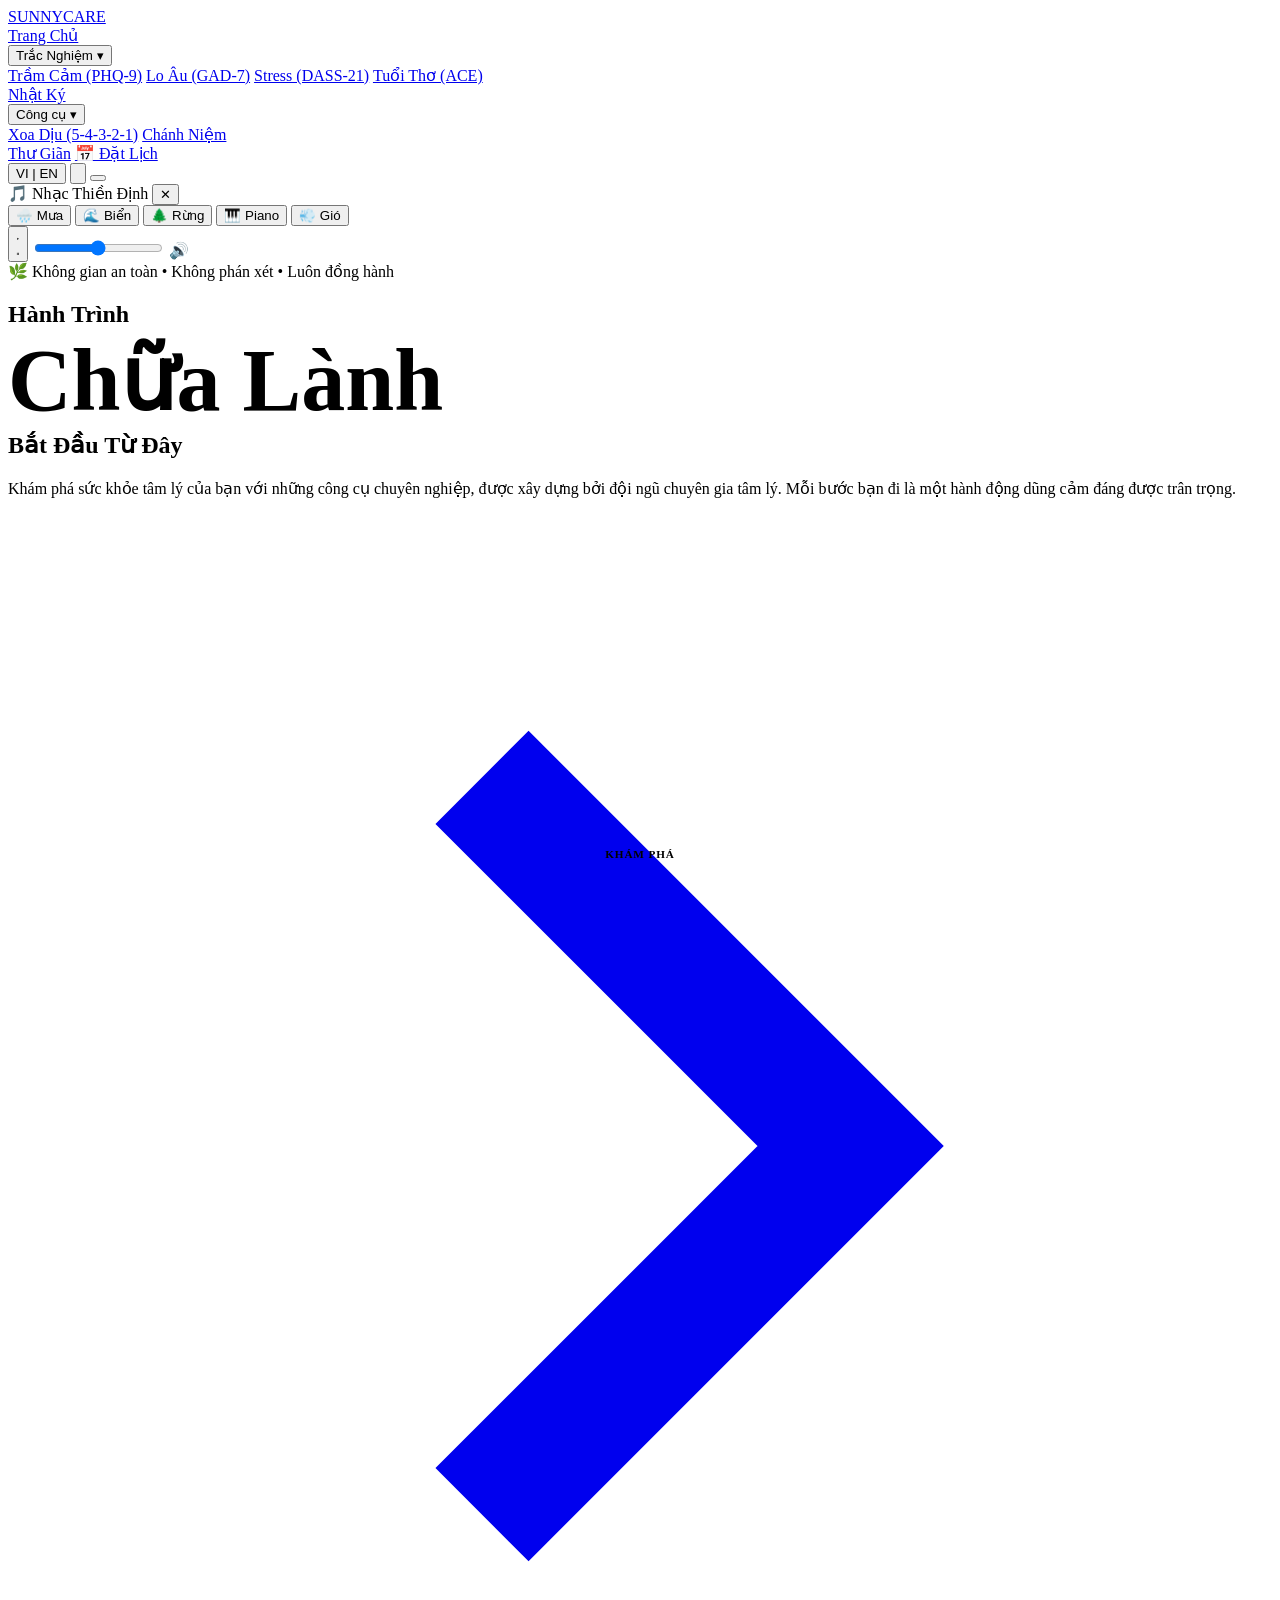
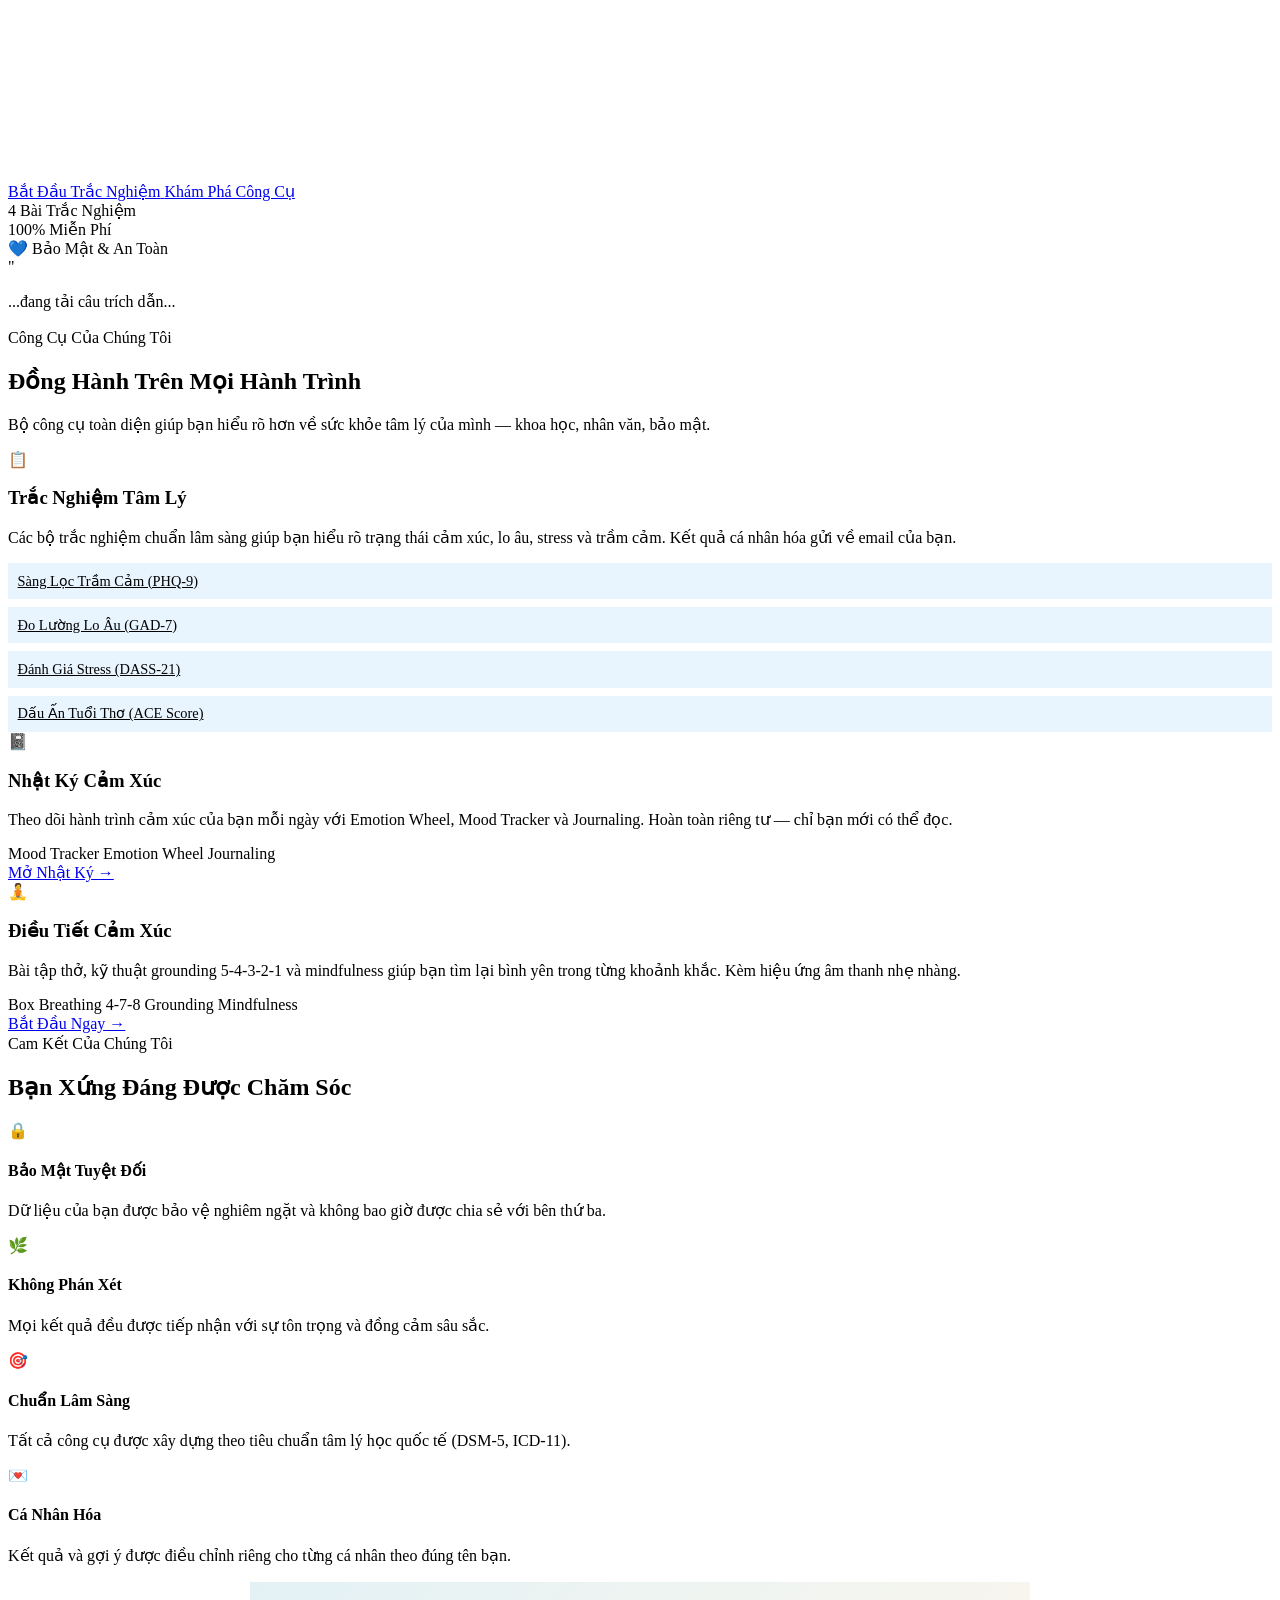
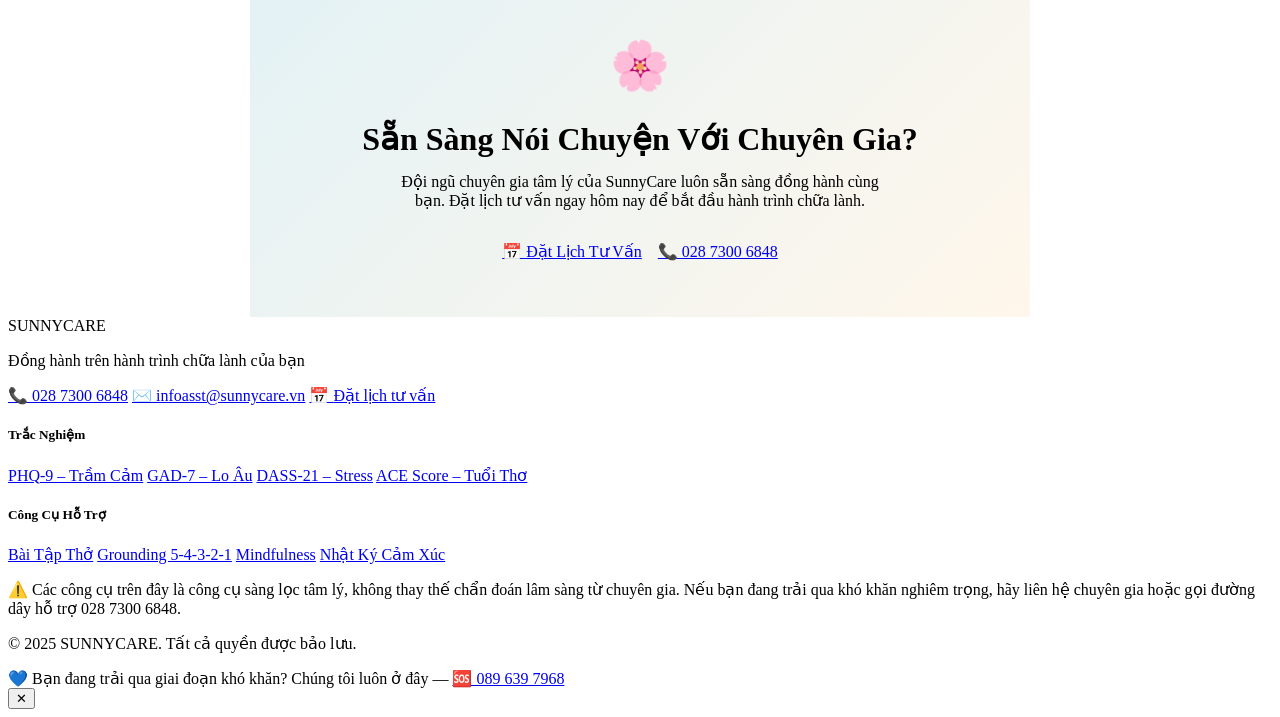
==== index.html @ 0341584b "Add files via upload" ====
﻿<!DOCTYPE html>
<html lang="vi">
<head>
  <meta charset="UTF-8">
  <meta name="viewport" content="width=device-width, initial-scale=1.0">
  <meta name="description" content="SUNNYCARE – Khám phá sức khỏe tâm lý với các công cụ trắc nghiệm chuẩn lâm sàng, nhật ký cảm xúc và bài tập điều tiết cảm xúc. An toàn, bảo mật, nhân văn.">
  <meta name="keywords" content="tâm lý, trắc nghiệm tâm lý, PHQ-9, GAD-7, DASS-21, sức khỏe tâm thần, SunnyCare">
  <meta name="theme-color" content="#1992b0">
  <meta property="og:title" content="SUNNYCARE">
  <meta property="og:description" content="Không gian an toàn để khám phá và chăm sóc sức khỏe tâm lý của bạn">
  <meta property="og:type" content="website">
  <title>SUNNYCARE — Hành Trình Chữa Lành Bắt Đầu Từ Đây</title>

  <!-- PWA -->
  <link rel="manifest" href="manifest.json">

  <!-- Fonts -->
  <link rel="preconnect" href="https://fonts.googleapis.com">
  <link rel="preconnect" href="https://fonts.gstatic.com" crossorigin>
  <link href="https://fonts.googleapis.com/css2?family=Mulish:ital,wght@0,300;0,400;0,500;0,600;0,700;0,800;0,900;1,300;1,400&display=swap" rel="stylesheet">

  <!-- Styles -->
  <link rel="stylesheet" href="css/main.css?v=2030">

  <style>
    /* ── Page-specific overrides ── */
    .hero-title span { display: block; }
    .hero-title .gradient-text {
      font-size: clamp(3rem, 8vw, 5.5rem);
      font-weight: 900;
    }

    /* Scroll indicator */
    .scroll-indicator {
      position: absolute;
      bottom: 2.5rem;
      left: 50%;
      transform: translateX(-50%);
      display: flex;
      flex-direction: column;
      align-items: center;
      gap: 0.4rem;
      animation: fadeInUp 1.2s ease 1s both;
      z-index: 1;
    }
    .scroll-mouse {
      width: 24px; height: 36px;
      border: 2px solid var(--border);
      border-radius: 12px;
      position: relative;
      display: flex; align-items: flex-start; justify-content: center;
      padding-top: 6px;
    }
    .scroll-wheel {
      width: 3px; height: 7px;
      background: var(--primary-light);
      border-radius: 2px;
      animation: scrollWheel 2s ease-in-out infinite;
    }
    @keyframes scrollWheel {
      0%,100% { opacity: 1; transform: translateY(0); }
      50%      { opacity: 0.3; transform: translateY(6px); }
    }
    .scroll-text {
      font-size: 0.7rem;
      font-weight: 600;
      color: var(--text-muted);
      letter-spacing: 0.08em;
      text-transform: uppercase;
    }

    /* Stagger animations for tool cards */
    .tools-grid .tool-card:nth-child(1) { transition-delay: 0.1s !important; }
    .tools-grid .tool-card:nth-child(2) { transition-delay: 0.22s !important; }
    .tools-grid .tool-card:nth-child(3) { transition-delay: 0.34s !important; }
    .features-grid .feature-item:nth-child(1) { transition-delay: 0.05s; }
    .features-grid .feature-item:nth-child(2) { transition-delay: 0.15s; }
    .features-grid .feature-item:nth-child(3) { transition-delay: 0.25s; }
    .features-grid .feature-item:nth-child(4) { transition-delay: 0.35s; }

    /* Appointment CTA section */
    .cta-section {
      padding: var(--section-py) 0;
      text-align: center;
    }
    .cta-card {
      max-width: 700px;
      margin: 0 auto;
      padding: 3.5rem 2.5rem;
      background: linear-gradient(135deg, rgba(25,146,176,0.12) 0%, rgba(255,149,0,0.08) 100%);
      border: 1px solid var(--border);
      border-radius: var(--r-xl);
      box-shadow: var(--shadow-glow);
    }
    .cta-emoji { font-size: 3rem; margin-bottom: 1rem; display: block; }
    .cta-title {
      font-size: clamp(1.5rem, 3vw, 2rem);
      font-weight: 800;
      margin-bottom: 0.875rem;
    }
    .cta-desc {
      color: var(--text-secondary);
      max-width: 500px;
      margin: 0 auto 2rem;
    }
    .cta-actions {
      display: flex;
      gap: 1rem;
      justify-content: center;
      flex-wrap: wrap;
    }

    /* Horizontal divider with label */
    .section-divider {
      border: none;
      height: 1px;
      background: linear-gradient(90deg, transparent, var(--border), transparent);
      margin: 0;
    }
  </style>
</head>

<body>
  <!-- ═══════════════════════════════════════════════════════
       NAVIGATION
  ════════════════════════════════════════════════════════ -->
  <nav class="navbar" id="navbar" role="navigation" aria-label="Main navigation">
    <div class="nav-container">

      <a href="index.html" class="nav-brand" aria-label="SUNNYCARE"><span class="brand-name-text">SUNNYCARE</span></a>

      <div class="nav-links" id="navLinks">
        <a href="index.html" class="nav-link" data-vi="Trang Chủ" data-en="Home">Trang Chủ</a>
        <div class="nav-dropdown">
          <button class="nav-link dropdown-toggle" data-vi="Trắc Nghiệm ▾" data-en="Assessments ▾">Trắc Nghiệm ▾</button>
          <div class="dropdown-menu">
            <a href="tests/phq9.html" class="dropdown-item" data-vi="Trầm Cảm (PHQ-9)" data-en="Depression (PHQ-9)">Trầm Cảm (PHQ-9)</a>
            <a href="tests/gad7.html" class="dropdown-item" data-vi="Lo Âu (GAD-7)" data-en="Anxiety (GAD-7)">Lo Âu (GAD-7)</a>
            <a href="tests/dass21.html" class="dropdown-item" data-vi="Stress (DASS-21)" data-en="Stress (DASS-21)">Stress (DASS-21)</a>
            <a href="tests/ace.html" class="dropdown-item" data-vi="Tuổi Thơ (ACE)" data-en="Childhood (ACE)">Tuổi Thơ (ACE)</a>
          </div>
        </div>
        <a href="journal/auth.html" class="nav-link" data-vi="Nhật Ký" data-en="Journal">Nhật Ký</a>
        <div class="nav-dropdown">
          <button class="nav-link dropdown-toggle" data-vi="Công cụ ▾" data-en="Tools ▾">Công cụ ▾</button>
          <div class="dropdown-menu">
            <a href="tools/grounding.html" class="dropdown-item" data-vi="Xoa Dịu (5-4-3-2-1)" data-en="Grounding (5-4-3-2-1)">Xoa Dịu (5-4-3-2-1)</a>
            <a href="tools/mindfulness.html" class="dropdown-item" data-vi="Chánh Niệm" data-en="Mindfulness">Chánh Niệm</a>
          </div>
        </div>
        <a href="tools/breathing.html" class="nav-link" data-vi="Thư Giãn" data-en="Wellness Tools">Thư Giãn</a>
        <a href="https://www.sunnycare.vn/dat-lich-hen" target="_blank" rel="noopener" class="nav-btn-primary" data-vi="📅 Đặt Lịch" data-en="📅 Book Now">📅 Đặt Lịch</a>
      </div>

      <div class="nav-controls">
        <button class="lang-toggle" id="langToggle" aria-label="Toggle language">
          <span class="lang-vi active">VI</span>
          <span class="lang-divider">|</span>
          <span class="lang-en">EN</span>
        </button>
        <button class="music-toggle" id="musicToggle" aria-label="Open ambient music player">
          <svg viewBox="0 0 24 24" fill="none" stroke="currentColor" stroke-width="2" aria-hidden="true">
            <path d="M9 18V5l12-2v13"/><circle cx="6" cy="18" r="3"/><circle cx="18" cy="16" r="3"/>
          </svg>
        </button>
        <button class="nav-hamburger" id="navHamburger" aria-label="Toggle mobile menu">
          <span></span><span></span><span></span>
        </button>
      </div>

    </div>
  </nav>

  <!-- ═══════════════════════════════════════════════════════
       MUSIC PLAYER PANEL
  ════════════════════════════════════════════════════════ -->
  <div class="music-player" id="musicPlayer" role="region" aria-label="Ambient music player">
    <div class="music-header">
      <span class="music-title" data-vi="🎵 Nhạc Thiền Định" data-en="🎵 Ambient Music">🎵 Nhạc Thiền Định</span>
      <button class="music-close" id="musicClose" aria-label="Close music player">✕</button>
    </div>
    <div class="music-tracks">
      <button class="track-btn active" data-track="rain">🌧️ Mưa</button>
      <button class="track-btn" data-track="ocean">🌊 Biển</button>
      <button class="track-btn" data-track="forest">🌲 Rừng</button>
      <button class="track-btn" data-track="piano">🎹 Piano</button>
      <button class="track-btn" data-track="wind">💨 Gió</button>
    </div>
    <div class="music-controls">
      <button class="play-pause-btn" id="playPauseBtn" aria-label="Play or pause music">
        <svg class="play-icon" viewBox="0 0 24 24" fill="currentColor" aria-hidden="true"><path d="M8 5v14l11-7z"/></svg>
        <svg class="pause-icon hidden" viewBox="0 0 24 24" fill="currentColor" aria-hidden="true"><path d="M6 19h4V5H6v14zm8-14v14h4V5h-4z"/></svg>
      </button>
      <input type="range" class="volume-slider" id="volumeSlider" min="0" max="100" value="50" aria-label="Volume">
      <span class="volume-icon" aria-hidden="true">🔊</span>
    </div>
  </div>

  <!-- ═══════════════════════════════════════════════════════
       HERO SECTION
  ════════════════════════════════════════════════════════ -->
  <section class="hero" id="hero" aria-label="Hero">
    <div class="hero-blobs" aria-hidden="true">
      <div class="blob blob-1"></div>
      <div class="blob blob-2"></div>
      <div class="blob blob-3"></div>
    </div>

    <div class="hero-content">
      <div class="hero-badge" data-vi="🌿 Không gian an toàn • Không phán xét • Luôn đồng hành" data-en="🌿 Safe space • Non-judgmental • Always with you">
        🌿 Không gian an toàn • Không phán xét • Luôn đồng hành
      </div>

      <h1 class="hero-title">
        <span data-vi="Hành Trình" data-en="Your Journey">Hành Trình</span>
        <span class="gradient-text" data-vi="Chữa Lành" data-en="To Healing">Chữa Lành</span>
        <span data-vi="Bắt Đầu Từ Đây" data-en="Begins Here">Bắt Đầu Từ Đây</span>
      </h1>

      <p class="hero-desc" data-vi="Khám phá sức khỏe tâm lý của bạn với những công cụ chuyên nghiệp, được xây dựng bởi đội ngũ chuyên gia tâm lý. Mỗi bước bạn đi là một hành động dũng cảm đáng được trân trọng." data-en="Explore your psychological wellbeing with professional tools, built by mental health experts. Every step you take is an act of courage worthy of recognition.">
        Khám phá sức khỏe tâm lý của bạn với những công cụ chuyên nghiệp, được xây dựng bởi đội ngũ chuyên gia tâm lý. Mỗi bước bạn đi là một hành động dũng cảm đáng được trân trọng.
      </p>

      <div class="hero-cta">
        <a href="#testHub" class="btn-primary" id="heroStartBtn">
          <svg viewBox="0 0 24 24" fill="none" stroke="currentColor" stroke-width="2.5" aria-hidden="true"><path d="M9 5l7 7-7 7"/></svg>
          <span data-vi="Bắt Đầu Trắc Nghiệm" data-en="Start Assessment">Bắt Đầu Trắc Nghiệm</span>
        </a>
        <a href="#tools" class="btn-secondary">
          <span data-vi="Khám Phá Công Cụ" data-en="Explore Tools">Khám Phá Công Cụ</span>
        </a>
      </div>

      <div class="hero-stats">
        <div class="stat">
          <span class="stat-num">4</span>
          <span class="stat-label" data-vi="Bài Trắc Nghiệm" data-en="Assessments">Bài Trắc Nghiệm</span>
        </div>
        <div class="stat-divider" aria-hidden="true"></div>
        <div class="stat">
          <span class="stat-num">100%</span>
          <span class="stat-label" data-vi="Miễn Phí" data-en="Free">Miễn Phí</span>
        </div>
        <div class="stat-divider" aria-hidden="true"></div>
        <div class="stat">
          <span class="stat-num">💙</span>
          <span class="stat-label" data-vi="Bảo Mật & An Toàn" data-en="Private & Safe">Bảo Mật & An Toàn</span>
        </div>
      </div>
    </div>

    <!-- Scroll indicator -->
    <div class="scroll-indicator" aria-hidden="true">
      <div class="scroll-mouse"><span class="scroll-wheel"></span></div>
      <span class="scroll-text" data-vi="Khám phá" data-en="Explore">Khám phá</span>
    </div>
  </section>

  <!-- ═══════════════════════════════════════════════════════
       INSPIRATIONAL QUOTES CAROUSEL
  ════════════════════════════════════════════════════════ -->
  <section class="quotes-section" aria-label="Quotes carousel">
    <div class="quotes-container">
      <div class="quote-icon" aria-hidden="true">"</div>
      <div class="quote-content" id="quoteContent" aria-live="polite">
        <p class="quote-text" id="quoteText">...đang tải câu trích dẫn...</p>
        <p class="quote-author" id="quoteAuthor"></p>
      </div>
      <div class="quote-dots" id="quoteDots" role="tablist" aria-label="Quote navigation"></div>
    </div>
  </section>

  <hr class="section-divider">

  <!-- ═══════════════════════════════════════════════════════
       TOOLS SECTION
  ════════════════════════════════════════════════════════ -->
  <section class="tools-section" id="tools" aria-labelledby="toolsHeading">
    <div class="section-container">
      <div class="section-header">
        <span class="section-tag" data-vi="Công Cụ Của Chúng Tôi" data-en="Our Tools">Công Cụ Của Chúng Tôi</span>
        <h2 id="toolsHeading" class="section-title" data-vi="Đồng Hành Trên Mọi Hành Trình" data-en="Alongside You Every Step">Đồng Hành Trên Mọi Hành Trình</h2>
        <p class="section-desc" data-vi="Bộ công cụ toàn diện giúp bạn hiểu rõ hơn về sức khỏe tâm lý của mình — khoa học, nhân văn, bảo mật." data-en="A comprehensive set of tools to help you understand your mental health — scientific, humane, and private.">
          Bộ công cụ toàn diện giúp bạn hiểu rõ hơn về sức khỏe tâm lý của mình — khoa học, nhân văn, bảo mật.
        </p>
      </div>

      <div class="tools-grid">
        <!-- Tests Card -->
        <article class="tool-card tests-card" id="testHub" tabindex="0">
          <div class="card-glow" aria-hidden="true"></div>
          <div class="card-icon-wrap">
            <div class="card-icon" aria-hidden="true">📋</div>
          </div>
          <div class="card-content">
            <h3 class="card-title" data-vi="Trắc Nghiệm Tâm Lý" data-en="Psychological Assessments">Trắc Nghiệm Tâm Lý</h3>
            <p class="card-desc" data-vi="Các bộ trắc nghiệm chuẩn lâm sàng giúp bạn hiểu rõ trạng thái cảm xúc, lo âu, stress và trầm cảm. Kết quả cá nhân hóa gửi về email của bạn." data-en="Clinically validated screening tools to help you understand your emotional state, anxiety, stress, and depression. Personalized results delivered to your email.">
              Các bộ trắc nghiệm chuẩn lâm sàng giúp bạn hiểu rõ trạng thái cảm xúc, lo âu, stress và trầm cảm. Kết quả cá nhân hóa gửi về email của bạn.
            </p>
            <div class="card-tags" style="display: flex; flex-direction: column; gap: 0.5rem; align-items: stretch; width: 100%; margin-top: 1rem;">
              <a href="tests/phq9.html" class="btn-secondary" style="font-size: 0.9rem; padding: 0.6rem; justify-content: center; background: rgba(33,150,243,0.1); color: var(--primary-light); border-color: rgba(33,150,243,0.2)" data-vi="Sàng Lọc Trầm Cảm (PHQ-9)" data-en="Depression Test (PHQ-9)">Sàng Lọc Trầm Cảm (PHQ-9)</a>
              <a href="tests/gad7.html" class="btn-secondary" style="font-size: 0.9rem; padding: 0.6rem; justify-content: center; background: rgba(33,150,243,0.1); color: var(--primary-light); border-color: rgba(33,150,243,0.2)" data-vi="Đo Lường Lo Âu (GAD-7)" data-en="Anxiety Test (GAD-7)">Đo Lường Lo Âu (GAD-7)</a>
              <a href="tests/dass21.html" class="btn-secondary" style="font-size: 0.9rem; padding: 0.6rem; justify-content: center; background: rgba(33,150,243,0.1); color: var(--primary-light); border-color: rgba(33,150,243,0.2)" data-vi="Đánh Giá Stress (DASS-21)" data-en="Stress Test (DASS-21)">Đánh Giá Stress (DASS-21)</a>
              <a href="tests/ace.html" class="btn-secondary" style="font-size: 0.9rem; padding: 0.6rem; justify-content: center; background: rgba(33,150,243,0.1); color: var(--primary-light); border-color: rgba(33,150,243,0.2)" data-vi="Dấu Ấn Tuổi Thơ (ACE Score)" data-en="Childhood Trauma (ACE)">Dấu Ấn Tuổi Thơ (ACE Score)</a>
            </div>
          </div>
        </article>

        <!-- Journal Card -->
        <article class="tool-card journal-card" tabindex="0">
          <div class="card-glow" aria-hidden="true"></div>
          <div class="card-icon-wrap">
            <div class="card-icon" aria-hidden="true">📓</div>
          </div>
          <div class="card-content">
            <h3 class="card-title" data-vi="Nhật Ký Cảm Xúc" data-en="Emotion Journal">Nhật Ký Cảm Xúc</h3>
            <p class="card-desc" data-vi="Theo dõi hành trình cảm xúc của bạn mỗi ngày với Emotion Wheel, Mood Tracker và Journaling. Hoàn toàn riêng tư — chỉ bạn mới có thể đọc." data-en="Track your emotional journey daily with Emotion Wheel, Mood Tracker, and Journaling. Completely private — only you can read it.">
              Theo dõi hành trình cảm xúc của bạn mỗi ngày với Emotion Wheel, Mood Tracker và Journaling. Hoàn toàn riêng tư — chỉ bạn mới có thể đọc.
            </p>
            <div class="card-tags">
              <span class="tag">Mood Tracker</span>
              <span class="tag">Emotion Wheel</span>
              <span class="tag">Journaling</span>
            </div>
            <a href="journal/auth.html" class="card-cta" data-vi="Mở Nhật Ký →" data-en="Open Journal →">Mở Nhật Ký →</a>
          </div>
        </article>

        <!-- Wellness Tools Card -->
        <article class="tool-card breathing-card" tabindex="0">
          <div class="card-glow" aria-hidden="true"></div>
          <div class="card-icon-wrap">
            <div class="card-icon" aria-hidden="true">🧘</div>
          </div>
          <div class="card-content">
            <h3 class="card-title" data-vi="Điều Tiết Cảm Xúc" data-en="Emotion Regulation">Điều Tiết Cảm Xúc</h3>
            <p class="card-desc" data-vi="Bài tập thở, kỹ thuật grounding 5-4-3-2-1 và mindfulness giúp bạn tìm lại bình yên trong từng khoảnh khắc. Kèm hiệu ứng âm thanh nhẹ nhàng." data-en="Breathing exercises, 5-4-3-2-1 grounding, and mindfulness to help you find peace at any moment. With gentle sound effects.">
              Bài tập thở, kỹ thuật grounding 5-4-3-2-1 và mindfulness giúp bạn tìm lại bình yên trong từng khoảnh khắc. Kèm hiệu ứng âm thanh nhẹ nhàng.
            </p>
            <div class="card-tags">
              <span class="tag">Box Breathing</span>
              <span class="tag">4-7-8</span>
              <span class="tag">Grounding</span>
              <span class="tag">Mindfulness</span>
            </div>
            <a href="tools/breathing.html" class="card-cta" data-vi="Bắt Đầu Ngay →" data-en="Start Now →">Bắt Đầu Ngay →</a>
          </div>
        </article>
      </div>
    </div>
  </section>

  <hr class="section-divider">

  <!-- ═══════════════════════════════════════════════════════
       FEATURES / TRUST INDICATORS
  ════════════════════════════════════════════════════════ -->
  <section class="features-section" aria-labelledby="featuresHeading">
    <div class="section-container">
      <div class="section-header">
        <span class="section-tag" data-vi="Cam Kết Của Chúng Tôi" data-en="Our Commitment">Cam Kết Của Chúng Tôi</span>
        <h2 id="featuresHeading" class="section-title" data-vi="Bạn Xứng Đáng Được Chăm Sóc" data-en="You Deserve Care">Bạn Xứng Đáng Được Chăm Sóc</h2>
      </div>
      <div class="features-grid">
        <div class="feature-item">
          <span class="feature-icon" aria-hidden="true">🔒</span>
          <h4 class="feature-title" data-vi="Bảo Mật Tuyệt Đối" data-en="Absolute Privacy">Bảo Mật Tuyệt Đối</h4>
          <p class="feature-desc" data-vi="Dữ liệu của bạn được bảo vệ nghiêm ngặt và không bao giờ được chia sẻ với bên thứ ba." data-en="Your data is strictly protected and never shared with any third party.">Dữ liệu của bạn được bảo vệ nghiêm ngặt và không bao giờ được chia sẻ với bên thứ ba.</p>
        </div>
        <div class="feature-item">
          <span class="feature-icon" aria-hidden="true">🌿</span>
          <h4 class="feature-title" data-vi="Không Phán Xét" data-en="Non-Judgmental">Không Phán Xét</h4>
          <p class="feature-desc" data-vi="Mọi kết quả đều được tiếp nhận với sự tôn trọng và đồng cảm sâu sắc." data-en="All results are received with deep respect and empathy.">Mọi kết quả đều được tiếp nhận với sự tôn trọng và đồng cảm sâu sắc.</p>
        </div>
        <div class="feature-item">
          <span class="feature-icon" aria-hidden="true">🎯</span>
          <h4 class="feature-title" data-vi="Chuẩn Lâm Sàng" data-en="Clinically Validated">Chuẩn Lâm Sàng</h4>
          <p class="feature-desc" data-vi="Tất cả công cụ được xây dựng theo tiêu chuẩn tâm lý học quốc tế (DSM-5, ICD-11)." data-en="All tools are built to international psychological standards (DSM-5, ICD-11).">Tất cả công cụ được xây dựng theo tiêu chuẩn tâm lý học quốc tế (DSM-5, ICD-11).</p>
        </div>
        <div class="feature-item">
          <span class="feature-icon" aria-hidden="true">💌</span>
          <h4 class="feature-title" data-vi="Cá Nhân Hóa" data-en="Personalized">Cá Nhân Hóa</h4>
          <p class="feature-desc" data-vi="Kết quả và gợi ý được điều chỉnh riêng cho từng cá nhân theo đúng tên bạn." data-en="Results and recommendations tailored specifically for you, addressed personally.">Kết quả và gợi ý được điều chỉnh riêng cho từng cá nhân theo đúng tên bạn.</p>
        </div>
      </div>
    </div>
  </section>

  <hr class="section-divider">

  <!-- ═══════════════════════════════════════════════════════
       APPOINTMENT CTA
  ════════════════════════════════════════════════════════ -->
  <section class="cta-section" aria-label="Book appointment">
    <div class="section-container">
      <div class="cta-card">
        <span class="cta-emoji" aria-hidden="true">🌸</span>
        <h2 class="cta-title" data-vi="Sẵn Sàng Nói Chuyện Với Chuyên Gia?" data-en="Ready to Talk to a Professional?">Sẵn Sàng Nói Chuyện Với Chuyên Gia?</h2>
        <p class="cta-desc" data-vi="Đội ngũ chuyên gia tâm lý của SunnyCare luôn sẵn sàng đồng hành cùng bạn. Đặt lịch tư vấn ngay hôm nay để bắt đầu hành trình chữa lành." data-en="SunnyCare's team of psychology professionals is always ready to accompany you. Book a consultation today to begin your healing journey.">
          Đội ngũ chuyên gia tâm lý của SunnyCare luôn sẵn sàng đồng hành cùng bạn. Đặt lịch tư vấn ngay hôm nay để bắt đầu hành trình chữa lành.
        </p>
        <div class="cta-actions">
          <a href="https://www.sunnycare.vn/dat-lich-hen" target="_blank" rel="noopener" class="btn-accent">
            <span data-vi="📅 Đặt Lịch Tư Vấn" data-en="📅 Book a Consultation">📅 Đặt Lịch Tư Vấn</span>
          </a>
          <a href="tel:02873006848" class="btn-secondary">
            <span data-vi="📞 028 7300 6848" data-en="📞 028 7300 6848">📞 028 7300 6848</span>
          </a>
        </div>
      </div>
    </div>
  </section>

  <!-- ═══════════════════════════════════════════════════════
       FOOTER
  ════════════════════════════════════════════════════════ -->
  <footer class="footer" role="contentinfo">
    <div class="footer-container">
      <div class="footer-brand">
        <div class="footer-logo">
          <span class="brand-name-text brand-name-lg">SUNNYCARE</span>
        </div>
        <p class="footer-tagline" data-vi="Đồng hành trên hành trình chữa lành của bạn" data-en="Alongside you on your healing journey">Đồng hành trên hành trình chữa lành của bạn</p>
        <div class="footer-contact">
          <a href="tel:02873006848" aria-label="Call SunnyCare">📞 028 7300 6848</a>
          <a href="mailto:infoasst@sunnycare.vn" aria-label="Email SunnyCare">✉️ infoasst@sunnycare.vn</a>
          <a href="https://www.sunnycare.vn/dat-lich-hen" target="_blank" rel="noopener">📅 <span data-vi="Đặt lịch tư vấn" data-en="Book a consultation">Đặt lịch tư vấn</span></a>
        </div>
      </div>

      <div class="footer-links">
        <h5 data-vi="Trắc Nghiệm" data-en="Assessments">Trắc Nghiệm</h5>
        <a href="tests/phq9.html" data-vi="PHQ-9 – Trầm Cảm" data-en="PHQ-9 – Depression">PHQ-9 – Trầm Cảm</a>
        <a href="tests/gad7.html" data-vi="GAD-7 – Lo Âu" data-en="GAD-7 – Anxiety">GAD-7 – Lo Âu</a>
        <a href="tests/dass21.html" data-vi="DASS-21 – Stress" data-en="DASS-21 – Stress">DASS-21 – Stress</a>
        <a href="tests/ace.html" data-vi="ACE Score– Tuổi Thơ" data-en="ACE Score – Childhood">ACE Score – Tuổi Thơ</a>
      </div>

      <div class="footer-links">
        <h5 data-vi="Công Cụ Hỗ Trợ" data-en="Wellness Tools">Công Cụ Hỗ Trợ</h5>
        <a href="tools/breathing.html" data-vi="Bài Tập Thở" data-en="Breathing Exercises">Bài Tập Thở</a>
        <a href="tools/grounding.html" data-vi="Grounding 5-4-3-2-1" data-en="5-4-3-2-1 Grounding">Grounding 5-4-3-2-1</a>
        <a href="tools/mindfulness.html" data-vi="Mindfulness" data-en="Mindfulness">Mindfulness</a>
        <a href="journal/auth.html" data-vi="Nhật Ký Cảm Xúc" data-en="Emotion Journal">Nhật Ký Cảm Xúc</a>
      </div>

      <div class="footer-disclaimer">
        <p data-vi="⚠️ Các công cụ trên đây là công cụ sàng lọc tâm lý, không thay thế chẩn đoán lâm sàng từ chuyên gia. Nếu bạn đang trải qua khó khăn nghiêm trọng, hãy liên hệ chuyên gia hoặc gọi đường dây hỗ trợ 028 7300 6848." data-en="⚠️ These are psychological screening tools, not clinical diagnoses. If you are in serious distress, please contact a professional or call the crisis line 028 7300 6848.">
          ⚠️ Các công cụ trên đây là công cụ sàng lọc tâm lý, không thay thế chẩn đoán lâm sàng từ chuyên gia. Nếu bạn đang trải qua khó khăn nghiêm trọng, hãy liên hệ chuyên gia hoặc gọi đường dây hỗ trợ 028 7300 6848.
        </p>
      </div>
    </div>

    <div class="footer-bottom">
      <p>© 2025 SUNNYCARE. <span data-vi="Tất cả quyền được bảo lưu." data-en="All rights reserved.">Tất cả quyền được bảo lưu.</span></p>
    </div>
  </footer>

  <!-- ═══════════════════════════════════════════════════════
       CRISIS BANNER
  ════════════════════════════════════════════════════════ -->
  <div class="crisis-banner" id="crisisBanner" role="complementary" aria-label="Crisis support">
    <div class="crisis-content">
      <span class="crisis-icon" aria-hidden="true">💙</span>
      <span class="crisis-text" data-vi="Bạn đang trải qua giai đoạn khó khăn? Chúng tôi luôn ở đây —" data-en="Going through a difficult time? We're always here —">
        Bạn đang trải qua giai đoạn khó khăn? Chúng tôi luôn ở đây —
      </span>
      <a href="tel:0896397968" class="crisis-link">🆘 089 639 7968</a>
    </div>
    <button class="crisis-close" id="crisisClose" aria-label="Close crisis banner">✕</button>
  </div>

  <!-- Toast container -->
  <div class="toast-container" id="toastContainer" aria-live="polite" aria-atomic="false"></div>

  <!-- ─── SCRIPTS ──────────────────────────────────────────────────────────── -->
  <script src="js/quotes.js?v=2030"></script>
  <script src="js/music.js?v=2030"></script>
  <script src="js/api.js?v=2030"></script>
  <script src="js/app.js?v=2030"></script>

  <!-- PWA Service Worker -->
  <script>
    if ('serviceWorker' in navigator) {
      navigator.serviceWorker.register('sw.js').catch(() => {});
    }
  </script>
</body>
</html>
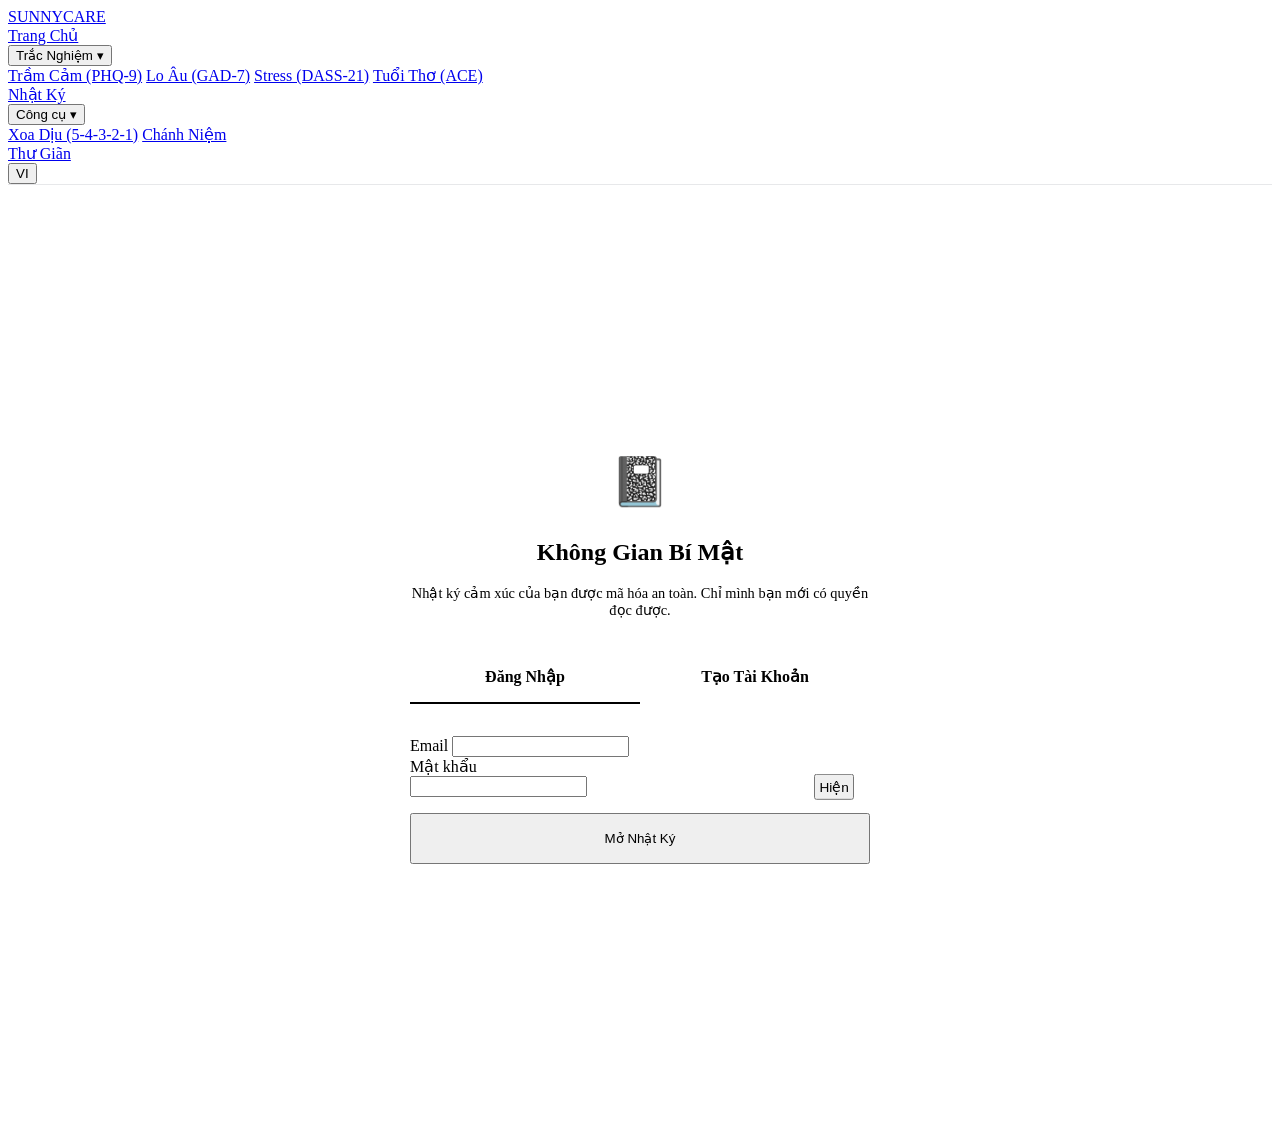
==== commit e1ae5f27: "Add files via upload" ====
--- a/index.html
+++ b/index.html
@@ -3,486 +3,602 @@
 <head>
   <meta charset="UTF-8">
   <meta name="viewport" content="width=device-width, initial-scale=1.0">
-  <meta name="description" content="SUNNYCARE – Khám phá sức khỏe tâm lý với các công cụ trắc nghiệm chuẩn lâm sàng, nhật ký cảm xúc và bài tập điều tiết cảm xúc. An toàn, bảo mật, nhân văn.">
-  <meta name="keywords" content="tâm lý, trắc nghiệm tâm lý, PHQ-9, GAD-7, DASS-21, sức khỏe tâm thần, SunnyCare">
-  <meta name="theme-color" content="#1992b0">
-  <meta property="og:title" content="SUNNYCARE">
-  <meta property="og:description" content="Không gian an toàn để khám phá và chăm sóc sức khỏe tâm lý của bạn">
-  <meta property="og:type" content="website">
-  <title>SUNNYCARE — Hành Trình Chữa Lành Bắt Đầu Từ Đây</title>
-
-  <!-- PWA -->
-  <link rel="manifest" href="manifest.json">
-
-  <!-- Fonts -->
-  <link rel="preconnect" href="https://fonts.googleapis.com">
-  <link rel="preconnect" href="https://fonts.gstatic.com" crossorigin>
+  <title>Nhật Ký Cảm Xúc | SUNNYCARE</title>
   <link href="https://fonts.googleapis.com/css2?family=Mulish:ital,wght@0,300;0,400;0,500;0,600;0,700;0,800;0,900;1,300;1,400&display=swap" rel="stylesheet">
-
-  <!-- Styles -->
-  <link rel="stylesheet" href="css/main.css?v=2030">
-
+  <link rel="stylesheet" href="../css/main.css?v=2030">
   <style>
-    /* ── Page-specific overrides ── */
-    .hero-title span { display: block; }
-    .hero-title .gradient-text {
-      font-size: clamp(3rem, 8vw, 5.5rem);
-      font-weight: 900;
-    }
-
-    /* Scroll indicator */
-    .scroll-indicator {
+    body {
+      background: var(--bg-deep);
+    }
+    .journal-page {
+      padding-top: calc(var(--nav-h) + 1.5rem);
+      min-height: 100vh;
+      display: flex;
+      flex-direction: column;
+    }
+    .journal-container {
+      max-width: 1000px;
+      margin: 0 auto;
+      width: 100%;
+      padding: 0 1.5rem 4rem;
+      display: grid;
+      grid-template-columns: 320px 1fr;
+      gap: 2rem;
+      flex: 1;
+    }
+
+    /* SIDEBAR (HISTORY) */
+    .journal-sidebar {
+      background: var(--bg-card);
+      border: 1px solid var(--border);
+      border-radius: var(--r-xl);
+      padding: 1.5rem;
+      display: flex;
+      flex-direction: column;
+      height: calc(100vh - var(--nav-h) - 4rem);
+      position: sticky;
+      top: calc(var(--nav-h) + 1.5rem);
+    }
+    .user-profile {
+      display: flex;
+      align-items: center;
+      gap: 1rem;
+      padding-bottom: 1.5rem;
+      border-bottom: 1px solid var(--border);
+      margin-bottom: 1rem;
+    }
+    .avatar {
+      width: 48px; height: 48px;
+      border-radius: 50%;
+      background: linear-gradient(135deg, var(--primary) 0%, var(--accent) 100%);
+      display: flex; align-items: center; justify-content: center;
+      font-weight: 800; font-size: 1.2rem; color: #fff;
+    }
+    .user-info { flex: 1; overflow: hidden; }
+    .user-name { font-weight: 700; color: var(--text-primary); white-space: nowrap; overflow: hidden; text-overflow: ellipsis; }
+    .user-logout { font-size: 0.8rem; color: var(--danger); cursor: pointer; }
+
+    .history-header {
+      display: flex;
+      justify-content: space-between;
+      align-items: center;
+      margin-bottom: 1rem;
+    }
+    .history-title { font-size: 1rem; font-weight: 800; color: var(--text-secondary); text-transform: uppercase; letter-spacing: 0.05em; }
+    .new-btn { 
+      width: 32px; height: 32px; 
+      border-radius: 50%; 
+      background: var(--primary-dim); 
+      color: var(--primary-light);
+      display: flex; align-items: center; justify-content: center;
+      font-size: 1.2rem; border: 1px solid var(--border);
+      transition: var(--t);
+    }
+    .new-btn:hover { background: var(--primary); color: #fff; transform: rotate(90deg); }
+
+    .history-list {
+      flex: 1;
+      overflow-y: auto;
+      display: flex;
+      flex-direction: column;
+      gap: 0.5rem;
+      padding-right: 0.5rem;
+    }
+    .history-list::-webkit-scrollbar { width: 4px; }
+    .history-list::-webkit-scrollbar-thumb { background: var(--border); border-radius: 4px; }
+
+    .entry-item {
+      padding: 1rem;
+      border-radius: var(--r-md);
+      background: var(--bg-glass);
+      border: 1px solid transparent;
+      cursor: pointer;
+      transition: var(--t);
+    }
+    .entry-item:hover { background: var(--primary-dim); }
+    .entry-item.active {
+      background: var(--primary-dim);
+      border-color: var(--primary);
+    }
+    .entry-meta { display: flex; justify-content: space-between; align-items: center; margin-bottom: 0.4rem; }
+    .entry-date { font-size: 0.75rem; font-weight: 700; color: var(--primary-light); }
+    .entry-mood { font-size: 1.2rem; }
+    .entry-preview { font-size: 0.85rem; color: var(--text-secondary); white-space: nowrap; overflow: hidden; text-overflow: ellipsis; }
+
+    /* EDITOR */
+    .journal-editor {
+      background: var(--bg-card);
+      border: 1px solid var(--border);
+      border-radius: var(--r-xl);
+      padding: 2.5rem;
+      display: flex;
+      flex-direction: column;
+      position: relative;
+    }
+    .editor-overlay {
       position: absolute;
-      bottom: 2.5rem;
-      left: 50%;
-      transform: translateX(-50%);
+      inset: 0;
+      background: rgba(7, 21, 32, 0.7);
+      backdrop-filter: blur(4px);
+      z-index: 50;
       display: flex;
       flex-direction: column;
       align-items: center;
-      gap: 0.4rem;
-      animation: fadeInUp 1.2s ease 1s both;
-      z-index: 1;
-    }
-    .scroll-mouse {
-      width: 24px; height: 36px;
-      border: 2px solid var(--border);
-      border-radius: 12px;
-      position: relative;
-      display: flex; align-items: flex-start; justify-content: center;
-      padding-top: 6px;
-    }
-    .scroll-wheel {
-      width: 3px; height: 7px;
-      background: var(--primary-light);
-      border-radius: 2px;
-      animation: scrollWheel 2s ease-in-out infinite;
-    }
-    @keyframes scrollWheel {
-      0%,100% { opacity: 1; transform: translateY(0); }
-      50%      { opacity: 0.3; transform: translateY(6px); }
-    }
-    .scroll-text {
-      font-size: 0.7rem;
-      font-weight: 600;
-      color: var(--text-muted);
-      letter-spacing: 0.08em;
+      justify-content: center;
+      border-radius: var(--r-xl);
+      opacity: 0; pointer-events: none;
+      transition: var(--t);
+    }
+    .editor-overlay.loading { opacity: 1; pointer-events: all; }
+    .spinner {
+      width: 40px; height: 40px;
+      border: 3px solid rgba(25,146,176,0.3);
+      border-top-color: var(--primary);
+      border-radius: 50%;
+      animation: spin 1s linear infinite;
+    }
+
+    .editor-header { display: flex; justify-content: space-between; align-items: center; margin-bottom: 2rem; border-bottom: 1px solid var(--border); padding-bottom: 1.5rem; }
+    .editor-date { font-size: 1.2rem; font-weight: 300; color: var(--text-secondary); }
+
+    /* Mood selection */
+    .mood-selector { margin-bottom: 2rem; }
+    .mood-title { font-size: 0.9rem; font-weight: 700; color: var(--text-muted); margin-bottom: 1rem; text-transform: uppercase; letter-spacing: 0.05em; }
+    .moods-grid {
+      display: flex;
+      gap: 1rem;
+      flex-wrap: wrap;
+    }
+    .mood-btn {
+      display: flex; flex-direction: column; align-items: center; gap: 0.4rem;
+      padding: 0.8rem 1.2rem;
+      background: var(--bg-glass);
+      border: 1px solid var(--border);
+      border-radius: var(--r-lg);
+      transition: var(--t);
+      opacity: 0.6;
+    }
+    .mood-btn:hover { opacity: 1; background: var(--primary-dim); }
+    .mood-btn.active {
+      opacity: 1;
+      background: var(--primary-dim);
+      border-color: var(--primary);
+      transform: translateY(-4px);
+      box-shadow: 0 4px 15px var(--primary-glow);
+    }
+    .mood-emoji { font-size: 2rem; line-height: 1; }
+    .mood-label { font-size: 0.75rem; font-weight: 700; color: var(--text-secondary); }
+
+    .cbt-grid {
+      display: grid;
+      grid-template-columns: 1fr 1fr;
+      gap: 1.5rem;
+      margin-bottom: 2rem;
+      flex: 1;
+    }
+    .cbt-col {
+      display: flex;
+      flex-direction: column;
+    }
+    .cbt-col label {
+      font-size: 0.9rem;
+      font-weight: 700;
+      color: var(--primary-light);
+      margin-bottom: 0.5rem;
       text-transform: uppercase;
-    }
-
-    /* Stagger animations for tool cards */
-    .tools-grid .tool-card:nth-child(1) { transition-delay: 0.1s !important; }
-    .tools-grid .tool-card:nth-child(2) { transition-delay: 0.22s !important; }
-    .tools-grid .tool-card:nth-child(3) { transition-delay: 0.34s !important; }
-    .features-grid .feature-item:nth-child(1) { transition-delay: 0.05s; }
-    .features-grid .feature-item:nth-child(2) { transition-delay: 0.15s; }
-    .features-grid .feature-item:nth-child(3) { transition-delay: 0.25s; }
-    .features-grid .feature-item:nth-child(4) { transition-delay: 0.35s; }
-
-    /* Appointment CTA section */
-    .cta-section {
-      padding: var(--section-py) 0;
-      text-align: center;
-    }
-    .cta-card {
-      max-width: 700px;
-      margin: 0 auto;
-      padding: 3.5rem 2.5rem;
-      background: linear-gradient(135deg, rgba(25,146,176,0.12) 0%, rgba(255,149,0,0.08) 100%);
-      border: 1px solid var(--border);
-      border-radius: var(--r-xl);
-      box-shadow: var(--shadow-glow);
-    }
-    .cta-emoji { font-size: 3rem; margin-bottom: 1rem; display: block; }
-    .cta-title {
-      font-size: clamp(1.5rem, 3vw, 2rem);
-      font-weight: 800;
-      margin-bottom: 0.875rem;
-    }
-    .cta-desc {
-      color: var(--text-secondary);
-      max-width: 500px;
-      margin: 0 auto 2rem;
-    }
-    .cta-actions {
-      display: flex;
-      gap: 1rem;
-      justify-content: center;
-      flex-wrap: wrap;
-    }
-
-    /* Horizontal divider with label */
-    .section-divider {
-      border: none;
-      height: 1px;
-      background: linear-gradient(90deg, transparent, var(--border), transparent);
-      margin: 0;
+      letter-spacing: 0.05em;
+    }
+    .editor-input {
+      width: 100%;
+      flex: 1;
+      min-height: 150px;
+      background: rgba(0,0,0,0.2) !important;
+      border: 1px solid var(--border) !important;
+      border-radius: var(--r-md);
+      color: var(--text-primary);
+      font-size: 1.05rem;
+      line-height: 1.6;
+      font-family: var(--font);
+      resize: vertical;
+      outline: none;
+      padding: 1rem;
+      transition: var(--t);
+    }
+    .editor-input:focus {
+      border-color: var(--primary) !important;
+      background: var(--bg-card) !important;
+    }
+    .editor-input::placeholder { color: rgba(90, 143, 160, 0.4); font-size: 0.95rem; }
+    
+    @media (max-width: 768px) {
+      .cbt-grid { grid-template-columns: 1fr; }
+    }
+
+    .editor-footer { display: flex; justify-content: flex-end; align-items: center; gap: 1rem; }
+    .save-status { font-size: 0.85rem; color: var(--text-muted); }
+
+    @media (max-width: 900px) {
+      .journal-container { grid-template-columns: 1fr; }
+      .journal-sidebar { height: auto; max-height: 40vh; }
     }
   </style>
 </head>
-
 <body>
-  <!-- ═══════════════════════════════════════════════════════
-       NAVIGATION
-  ════════════════════════════════════════════════════════ -->
-  <nav class="navbar" id="navbar" role="navigation" aria-label="Main navigation">
+  <nav class="navbar" style="background: rgba(255, 255, 255, 0.97); border-bottom: 1px solid rgba(26,35,50,0.10);">
     <div class="nav-container">
-
-      <a href="index.html" class="nav-brand" aria-label="SUNNYCARE"><span class="brand-name-text">SUNNYCARE</span></a>
-
+      <a href="../index.html" class="nav-brand" aria-label="SUNNYCARE"><span class="brand-name-text">SUNNYCARE</span></a>
       <div class="nav-links" id="navLinks">
-        <a href="index.html" class="nav-link" data-vi="Trang Chủ" data-en="Home">Trang Chủ</a>
+        <a href="../index.html" class="nav-link" data-vi="Trang Chủ" data-en="Home">Trang Chủ</a>
         <div class="nav-dropdown">
           <button class="nav-link dropdown-toggle" data-vi="Trắc Nghiệm ▾" data-en="Assessments ▾">Trắc Nghiệm ▾</button>
           <div class="dropdown-menu">
-            <a href="tests/phq9.html" class="dropdown-item" data-vi="Trầm Cảm (PHQ-9)" data-en="Depression (PHQ-9)">Trầm Cảm (PHQ-9)</a>
-            <a href="tests/gad7.html" class="dropdown-item" data-vi="Lo Âu (GAD-7)" data-en="Anxiety (GAD-7)">Lo Âu (GAD-7)</a>
-            <a href="tests/dass21.html" class="dropdown-item" data-vi="Stress (DASS-21)" data-en="Stress (DASS-21)">Stress (DASS-21)</a>
-            <a href="tests/ace.html" class="dropdown-item" data-vi="Tuổi Thơ (ACE)" data-en="Childhood (ACE)">Tuổi Thơ (ACE)</a>
-          </div>
-        </div>
-        <a href="journal/auth.html" class="nav-link" data-vi="Nhật Ký" data-en="Journal">Nhật Ký</a>
+            <a href="../tests/phq9.html" class="dropdown-item" data-vi="Trầm Cảm (PHQ-9)" data-en="Depression (PHQ-9)">Trầm Cảm (PHQ-9)</a>
+            <a href="../tests/gad7.html" class="dropdown-item" data-vi="Lo Âu (GAD-7)" data-en="Anxiety (GAD-7)">Lo Âu (GAD-7)</a>
+            <a href="../tests/dass21.html" class="dropdown-item" data-vi="Stress (DASS-21)" data-en="Stress (DASS-21)">Stress (DASS-21)</a>
+            <a href="../tests/ace.html" class="dropdown-item" data-vi="Tuổi Thơ (ACE)" data-en="Childhood (ACE)">Tuổi Thơ (ACE)</a>
+          </div>
+        </div>
+        <a href="index.html" class="nav-link" data-vi="Nhật Ký" data-en="Journal">Nhật Ký</a>
         <div class="nav-dropdown">
           <button class="nav-link dropdown-toggle" data-vi="Công cụ ▾" data-en="Tools ▾">Công cụ ▾</button>
           <div class="dropdown-menu">
-            <a href="tools/grounding.html" class="dropdown-item" data-vi="Xoa Dịu (5-4-3-2-1)" data-en="Grounding (5-4-3-2-1)">Xoa Dịu (5-4-3-2-1)</a>
-            <a href="tools/mindfulness.html" class="dropdown-item" data-vi="Chánh Niệm" data-en="Mindfulness">Chánh Niệm</a>
-          </div>
-        </div>
-        <a href="tools/breathing.html" class="nav-link" data-vi="Thư Giãn" data-en="Wellness Tools">Thư Giãn</a>
-        <a href="https://www.sunnycare.vn/dat-lich-hen" target="_blank" rel="noopener" class="nav-btn-primary" data-vi="📅 Đặt Lịch" data-en="📅 Book Now">📅 Đặt Lịch</a>
+            <a href="../tools/grounding.html" class="dropdown-item" data-vi="Xoa Dịu (5-4-3-2-1)" data-en="Grounding (5-4-3-2-1)">Xoa Dịu (5-4-3-2-1)</a>
+            <a href="../tools/mindfulness.html" class="dropdown-item" data-vi="Chánh Niệm" data-en="Mindfulness">Chánh Niệm</a>
+          </div>
+        </div>
+        <a href="../tools/breathing.html" class="nav-link" data-vi="Thư Giãn" data-en="Wellness Tools">Thư Giãn</a>
       </div>
-
       <div class="nav-controls">
-        <button class="lang-toggle" id="langToggle" aria-label="Toggle language">
-          <span class="lang-vi active">VI</span>
-          <span class="lang-divider">|</span>
-          <span class="lang-en">EN</span>
-        </button>
-        <button class="music-toggle" id="musicToggle" aria-label="Open ambient music player">
-          <svg viewBox="0 0 24 24" fill="none" stroke="currentColor" stroke-width="2" aria-hidden="true">
-            <path d="M9 18V5l12-2v13"/><circle cx="6" cy="18" r="3"/><circle cx="18" cy="16" r="3"/>
-          </svg>
-        </button>
-        <button class="nav-hamburger" id="navHamburger" aria-label="Toggle mobile menu">
-          <span></span><span></span><span></span>
+        <button class="music-toggle" id="musicToggle">
+          <svg viewBox="0 0 24 24" fill="none" stroke="currentColor" stroke-width="2"><path d="M9 18V5l12-2v13"/><circle cx="6" cy="18" r="3"/><circle cx="18" cy="16" r="3"/></svg>
         </button>
       </div>
-
     </div>
   </nav>
 
-  <!-- ═══════════════════════════════════════════════════════
-       MUSIC PLAYER PANEL
-  ════════════════════════════════════════════════════════ -->
-  <div class="music-player" id="musicPlayer" role="region" aria-label="Ambient music player">
+  <!-- MUSIC PLAYER -->
+  <div class="music-player" id="musicPlayer">
     <div class="music-header">
-      <span class="music-title" data-vi="🎵 Nhạc Thiền Định" data-en="🎵 Ambient Music">🎵 Nhạc Thiền Định</span>
-      <button class="music-close" id="musicClose" aria-label="Close music player">✕</button>
+      <span class="music-title">🎵 Nhạc Không Lời Tĩnh Tâm</span>
+      <button class="music-close" id="musicClose">✕</button>
     </div>
     <div class="music-tracks">
-      <button class="track-btn active" data-track="rain">🌧️ Mưa</button>
+      <button class="track-btn active" data-track="piano">🎹 Piano</button>
+      <button class="track-btn" data-track="rain">🌧️ Mưa</button>
       <button class="track-btn" data-track="ocean">🌊 Biển</button>
       <button class="track-btn" data-track="forest">🌲 Rừng</button>
-      <button class="track-btn" data-track="piano">🎹 Piano</button>
-      <button class="track-btn" data-track="wind">💨 Gió</button>
     </div>
     <div class="music-controls">
-      <button class="play-pause-btn" id="playPauseBtn" aria-label="Play or pause music">
-        <svg class="play-icon" viewBox="0 0 24 24" fill="currentColor" aria-hidden="true"><path d="M8 5v14l11-7z"/></svg>
-        <svg class="pause-icon hidden" viewBox="0 0 24 24" fill="currentColor" aria-hidden="true"><path d="M6 19h4V5H6v14zm8-14v14h4V5h-4z"/></svg>
+      <button class="play-pause-btn" id="playPauseBtn">
+        <svg class="play-icon" viewBox="0 0 24 24" fill="currentColor"><path d="M8 5v14l11-7z"/></svg>
+        <svg class="pause-icon hidden" viewBox="0 0 24 24" fill="currentColor"><path d="M6 19h4V5H6v14zm8-14v14h4V5h-4z"/></svg>
       </button>
-      <input type="range" class="volume-slider" id="volumeSlider" min="0" max="100" value="50" aria-label="Volume">
-      <span class="volume-icon" aria-hidden="true">🔊</span>
+      <input type="range" class="volume-slider" id="volumeSlider" min="0" max="100" value="30">
     </div>
   </div>
 
-  <!-- ═══════════════════════════════════════════════════════
-       HERO SECTION
-  ════════════════════════════════════════════════════════ -->
-  <section class="hero" id="hero" aria-label="Hero">
-    <div class="hero-blobs" aria-hidden="true">
-      <div class="blob blob-1"></div>
-      <div class="blob blob-2"></div>
-      <div class="blob blob-3"></div>
+  <main class="journal-page">
+    <div class="journal-container">
+      
+      <!-- SIDEBAR -->
+      <aside class="journal-sidebar">
+        <div class="user-profile">
+          <div class="avatar" id="uAvatar">U</div>
+          <div class="user-info">
+            <div class="user-name" id="uName">Người Dùng</div>
+            <div class="user-logout" onclick="logout()">Thoát an toàn</div>
+          </div>
+        </div>
+
+        <div class="history-header">
+          <span class="history-title">Các ghi chép cũ</span>
+          <button class="new-btn" onclick="createNewEntry()" title="Viết mới">+</button>
+        </div>
+
+        <div class="history-list" id="historyList">
+          <!-- Populated by JS -->
+        </div>
+      </aside>
+
+      <!-- EDITOR -->
+      <section class="journal-editor">
+        <div class="editor-overlay" id="editorLoader">
+          <div class="spinner"></div>
+          <p style="margin-top:1rem; color:var(--text-secondary); font-weight:600;">Đang giải mã...</p>
+        </div>
+
+        <div class="editor-header">
+          <div class="editor-date" id="docDate">Hôm Nay</div>
+        </div>
+
+        <div class="mood-selector">
+          <div class="mood-title">Cảm xúc của bạn lúc này?</div>
+          <div class="moods-grid" id="moodGrid">
+            <button class="mood-btn" data-mood="excellent">
+              <span class="mood-emoji">🤩</span>
+              <span class="mood-label">Tuyệt vời</span>
+            </button>
+            <button class="mood-btn" data-mood="good">
+              <span class="mood-emoji">🙂</span>
+              <span class="mood-label">Ổn</span>
+            </button>
+            <button class="mood-btn" data-mood="neutral">
+              <span class="mood-emoji">😐</span>
+              <span class="mood-label">Bình thường</span>
+            </button>
+            <button class="mood-btn" data-mood="bad">
+              <span class="mood-emoji">😔</span>
+              <span class="mood-label">Tệ</span>
+            </button>
+            <button class="mood-btn" data-mood="awful">
+              <span class="mood-emoji">哭</span> <!-- Using character, wait: 😭 -->
+              <span class="mood-label">Rất tệ</span>
+            </button>
+          </div>
+        </div>
+
+        <div class="cbt-grid">
+          <div class="cbt-col">
+            <label>1. Tình huống</label>
+            <textarea class="editor-input" id="docSituation" placeholder="Sự kiện gì vừa diễn ra? Bạn đang ở đâu? Với ai?"></textarea>
+          </div>
+          <div class="cbt-col">
+            <label>2. Suy nghĩ tự động</label>
+            <textarea class="editor-input" id="docThoughts" placeholder="Điều gì vừa lướt qua trong đầu bạn lúc đó?"></textarea>
+          </div>
+          <div class="cbt-col">
+            <label>3. Cảm xúc & Cơ thể</label>
+            <textarea class="editor-input" id="docEmotions" placeholder="Tim đập nhanh? Tức giận? Buồn bã? Căng thẳng?"></textarea>
+          </div>
+          <div class="cbt-col">
+            <label>4. Hành động</label>
+            <textarea class="editor-input" id="docActions" placeholder="Bạn đã phản ứng và hành động gì sau đó?"></textarea>
+          </div>
+        </div>
+
+        <div class="editor-footer">
+          <span class="save-status" id="saveStatus"></span>
+          <button class="btn-primary" id="saveBtn" onclick="saveCurrentEntry()">
+            <span>Lưu & Mã Hóa</span>
+          </button>
+        </div>
+      </section>
+
     </div>
-
-    <div class="hero-content">
-      <div class="hero-badge" data-vi="🌿 Không gian an toàn • Không phán xét • Luôn đồng hành" data-en="🌿 Safe space • Non-judgmental • Always with you">
-        🌿 Không gian an toàn • Không phán xét • Luôn đồng hành
-      </div>
-
-      <h1 class="hero-title">
-        <span data-vi="Hành Trình" data-en="Your Journey">Hành Trình</span>
-        <span class="gradient-text" data-vi="Chữa Lành" data-en="To Healing">Chữa Lành</span>
-        <span data-vi="Bắt Đầu Từ Đây" data-en="Begins Here">Bắt Đầu Từ Đây</span>
-      </h1>
-
-      <p class="hero-desc" data-vi="Khám phá sức khỏe tâm lý của bạn với những công cụ chuyên nghiệp, được xây dựng bởi đội ngũ chuyên gia tâm lý. Mỗi bước bạn đi là một hành động dũng cảm đáng được trân trọng." data-en="Explore your psychological wellbeing with professional tools, built by mental health experts. Every step you take is an act of courage worthy of recognition.">
-        Khám phá sức khỏe tâm lý của bạn với những công cụ chuyên nghiệp, được xây dựng bởi đội ngũ chuyên gia tâm lý. Mỗi bước bạn đi là một hành động dũng cảm đáng được trân trọng.
-      </p>
-
-      <div class="hero-cta">
-        <a href="#testHub" class="btn-primary" id="heroStartBtn">
-          <svg viewBox="0 0 24 24" fill="none" stroke="currentColor" stroke-width="2.5" aria-hidden="true"><path d="M9 5l7 7-7 7"/></svg>
-          <span data-vi="Bắt Đầu Trắc Nghiệm" data-en="Start Assessment">Bắt Đầu Trắc Nghiệm</span>
-        </a>
-        <a href="#tools" class="btn-secondary">
-          <span data-vi="Khám Phá Công Cụ" data-en="Explore Tools">Khám Phá Công Cụ</span>
-        </a>
-      </div>
-
-      <div class="hero-stats">
-        <div class="stat">
-          <span class="stat-num">4</span>
-          <span class="stat-label" data-vi="Bài Trắc Nghiệm" data-en="Assessments">Bài Trắc Nghiệm</span>
-        </div>
-        <div class="stat-divider" aria-hidden="true"></div>
-        <div class="stat">
-          <span class="stat-num">100%</span>
-          <span class="stat-label" data-vi="Miễn Phí" data-en="Free">Miễn Phí</span>
-        </div>
-        <div class="stat-divider" aria-hidden="true"></div>
-        <div class="stat">
-          <span class="stat-num">💙</span>
-          <span class="stat-label" data-vi="Bảo Mật & An Toàn" data-en="Private & Safe">Bảo Mật & An Toàn</span>
-        </div>
-      </div>
-    </div>
-
-    <!-- Scroll indicator -->
-    <div class="scroll-indicator" aria-hidden="true">
-      <div class="scroll-mouse"><span class="scroll-wheel"></span></div>
-      <span class="scroll-text" data-vi="Khám phá" data-en="Explore">Khám phá</span>
-    </div>
-  </section>
-
-  <!-- ═══════════════════════════════════════════════════════
-       INSPIRATIONAL QUOTES CAROUSEL
-  ════════════════════════════════════════════════════════ -->
-  <section class="quotes-section" aria-label="Quotes carousel">
-    <div class="quotes-container">
-      <div class="quote-icon" aria-hidden="true">"</div>
-      <div class="quote-content" id="quoteContent" aria-live="polite">
-        <p class="quote-text" id="quoteText">...đang tải câu trích dẫn...</p>
-        <p class="quote-author" id="quoteAuthor"></p>
-      </div>
-      <div class="quote-dots" id="quoteDots" role="tablist" aria-label="Quote navigation"></div>
-    </div>
-  </section>
-
-  <hr class="section-divider">
-
-  <!-- ═══════════════════════════════════════════════════════
-       TOOLS SECTION
-  ════════════════════════════════════════════════════════ -->
-  <section class="tools-section" id="tools" aria-labelledby="toolsHeading">
-    <div class="section-container">
-      <div class="section-header">
-        <span class="section-tag" data-vi="Công Cụ Của Chúng Tôi" data-en="Our Tools">Công Cụ Của Chúng Tôi</span>
-        <h2 id="toolsHeading" class="section-title" data-vi="Đồng Hành Trên Mọi Hành Trình" data-en="Alongside You Every Step">Đồng Hành Trên Mọi Hành Trình</h2>
-        <p class="section-desc" data-vi="Bộ công cụ toàn diện giúp bạn hiểu rõ hơn về sức khỏe tâm lý của mình — khoa học, nhân văn, bảo mật." data-en="A comprehensive set of tools to help you understand your mental health — scientific, humane, and private.">
-          Bộ công cụ toàn diện giúp bạn hiểu rõ hơn về sức khỏe tâm lý của mình — khoa học, nhân văn, bảo mật.
-        </p>
-      </div>
-
-      <div class="tools-grid">
-        <!-- Tests Card -->
-        <article class="tool-card tests-card" id="testHub" tabindex="0">
-          <div class="card-glow" aria-hidden="true"></div>
-          <div class="card-icon-wrap">
-            <div class="card-icon" aria-hidden="true">📋</div>
-          </div>
-          <div class="card-content">
-            <h3 class="card-title" data-vi="Trắc Nghiệm Tâm Lý" data-en="Psychological Assessments">Trắc Nghiệm Tâm Lý</h3>
-            <p class="card-desc" data-vi="Các bộ trắc nghiệm chuẩn lâm sàng giúp bạn hiểu rõ trạng thái cảm xúc, lo âu, stress và trầm cảm. Kết quả cá nhân hóa gửi về email của bạn." data-en="Clinically validated screening tools to help you understand your emotional state, anxiety, stress, and depression. Personalized results delivered to your email.">
-              Các bộ trắc nghiệm chuẩn lâm sàng giúp bạn hiểu rõ trạng thái cảm xúc, lo âu, stress và trầm cảm. Kết quả cá nhân hóa gửi về email của bạn.
-            </p>
-            <div class="card-tags" style="display: flex; flex-direction: column; gap: 0.5rem; align-items: stretch; width: 100%; margin-top: 1rem;">
-              <a href="tests/phq9.html" class="btn-secondary" style="font-size: 0.9rem; padding: 0.6rem; justify-content: center; background: rgba(33,150,243,0.1); color: var(--primary-light); border-color: rgba(33,150,243,0.2)" data-vi="Sàng Lọc Trầm Cảm (PHQ-9)" data-en="Depression Test (PHQ-9)">Sàng Lọc Trầm Cảm (PHQ-9)</a>
-              <a href="tests/gad7.html" class="btn-secondary" style="font-size: 0.9rem; padding: 0.6rem; justify-content: center; background: rgba(33,150,243,0.1); color: var(--primary-light); border-color: rgba(33,150,243,0.2)" data-vi="Đo Lường Lo Âu (GAD-7)" data-en="Anxiety Test (GAD-7)">Đo Lường Lo Âu (GAD-7)</a>
-              <a href="tests/dass21.html" class="btn-secondary" style="font-size: 0.9rem; padding: 0.6rem; justify-content: center; background: rgba(33,150,243,0.1); color: var(--primary-light); border-color: rgba(33,150,243,0.2)" data-vi="Đánh Giá Stress (DASS-21)" data-en="Stress Test (DASS-21)">Đánh Giá Stress (DASS-21)</a>
-              <a href="tests/ace.html" class="btn-secondary" style="font-size: 0.9rem; padding: 0.6rem; justify-content: center; background: rgba(33,150,243,0.1); color: var(--primary-light); border-color: rgba(33,150,243,0.2)" data-vi="Dấu Ấn Tuổi Thơ (ACE Score)" data-en="Childhood Trauma (ACE)">Dấu Ấn Tuổi Thơ (ACE Score)</a>
-            </div>
-          </div>
-        </article>
-
-        <!-- Journal Card -->
-        <article class="tool-card journal-card" tabindex="0">
-          <div class="card-glow" aria-hidden="true"></div>
-          <div class="card-icon-wrap">
-            <div class="card-icon" aria-hidden="true">📓</div>
-          </div>
-          <div class="card-content">
-            <h3 class="card-title" data-vi="Nhật Ký Cảm Xúc" data-en="Emotion Journal">Nhật Ký Cảm Xúc</h3>
-            <p class="card-desc" data-vi="Theo dõi hành trình cảm xúc của bạn mỗi ngày với Emotion Wheel, Mood Tracker và Journaling. Hoàn toàn riêng tư — chỉ bạn mới có thể đọc." data-en="Track your emotional journey daily with Emotion Wheel, Mood Tracker, and Journaling. Completely private — only you can read it.">
-              Theo dõi hành trình cảm xúc của bạn mỗi ngày với Emotion Wheel, Mood Tracker và Journaling. Hoàn toàn riêng tư — chỉ bạn mới có thể đọc.
-            </p>
-            <div class="card-tags">
-              <span class="tag">Mood Tracker</span>
-              <span class="tag">Emotion Wheel</span>
-              <span class="tag">Journaling</span>
-            </div>
-            <a href="journal/auth.html" class="card-cta" data-vi="Mở Nhật Ký →" data-en="Open Journal →">Mở Nhật Ký →</a>
-          </div>
-        </article>
-
-        <!-- Wellness Tools Card -->
-        <article class="tool-card breathing-card" tabindex="0">
-          <div class="card-glow" aria-hidden="true"></div>
-          <div class="card-icon-wrap">
-            <div class="card-icon" aria-hidden="true">🧘</div>
-          </div>
-          <div class="card-content">
-            <h3 class="card-title" data-vi="Điều Tiết Cảm Xúc" data-en="Emotion Regulation">Điều Tiết Cảm Xúc</h3>
-            <p class="card-desc" data-vi="Bài tập thở, kỹ thuật grounding 5-4-3-2-1 và mindfulness giúp bạn tìm lại bình yên trong từng khoảnh khắc. Kèm hiệu ứng âm thanh nhẹ nhàng." data-en="Breathing exercises, 5-4-3-2-1 grounding, and mindfulness to help you find peace at any moment. With gentle sound effects.">
-              Bài tập thở, kỹ thuật grounding 5-4-3-2-1 và mindfulness giúp bạn tìm lại bình yên trong từng khoảnh khắc. Kèm hiệu ứng âm thanh nhẹ nhàng.
-            </p>
-            <div class="card-tags">
-              <span class="tag">Box Breathing</span>
-              <span class="tag">4-7-8</span>
-              <span class="tag">Grounding</span>
-              <span class="tag">Mindfulness</span>
-            </div>
-            <a href="tools/breathing.html" class="card-cta" data-vi="Bắt Đầu Ngay →" data-en="Start Now →">Bắt Đầu Ngay →</a>
-          </div>
-        </article>
-      </div>
-    </div>
-  </section>
-
-  <hr class="section-divider">
-
-  <!-- ═══════════════════════════════════════════════════════
-       FEATURES / TRUST INDICATORS
-  ════════════════════════════════════════════════════════ -->
-  <section class="features-section" aria-labelledby="featuresHeading">
-    <div class="section-container">
-      <div class="section-header">
-        <span class="section-tag" data-vi="Cam Kết Của Chúng Tôi" data-en="Our Commitment">Cam Kết Của Chúng Tôi</span>
-        <h2 id="featuresHeading" class="section-title" data-vi="Bạn Xứng Đáng Được Chăm Sóc" data-en="You Deserve Care">Bạn Xứng Đáng Được Chăm Sóc</h2>
-      </div>
-      <div class="features-grid">
-        <div class="feature-item">
-          <span class="feature-icon" aria-hidden="true">🔒</span>
-          <h4 class="feature-title" data-vi="Bảo Mật Tuyệt Đối" data-en="Absolute Privacy">Bảo Mật Tuyệt Đối</h4>
-          <p class="feature-desc" data-vi="Dữ liệu của bạn được bảo vệ nghiêm ngặt và không bao giờ được chia sẻ với bên thứ ba." data-en="Your data is strictly protected and never shared with any third party.">Dữ liệu của bạn được bảo vệ nghiêm ngặt và không bao giờ được chia sẻ với bên thứ ba.</p>
-        </div>
-        <div class="feature-item">
-          <span class="feature-icon" aria-hidden="true">🌿</span>
-          <h4 class="feature-title" data-vi="Không Phán Xét" data-en="Non-Judgmental">Không Phán Xét</h4>
-          <p class="feature-desc" data-vi="Mọi kết quả đều được tiếp nhận với sự tôn trọng và đồng cảm sâu sắc." data-en="All results are received with deep respect and empathy.">Mọi kết quả đều được tiếp nhận với sự tôn trọng và đồng cảm sâu sắc.</p>
-        </div>
-        <div class="feature-item">
-          <span class="feature-icon" aria-hidden="true">🎯</span>
-          <h4 class="feature-title" data-vi="Chuẩn Lâm Sàng" data-en="Clinically Validated">Chuẩn Lâm Sàng</h4>
-          <p class="feature-desc" data-vi="Tất cả công cụ được xây dựng theo tiêu chuẩn tâm lý học quốc tế (DSM-5, ICD-11)." data-en="All tools are built to international psychological standards (DSM-5, ICD-11).">Tất cả công cụ được xây dựng theo tiêu chuẩn tâm lý học quốc tế (DSM-5, ICD-11).</p>
-        </div>
-        <div class="feature-item">
-          <span class="feature-icon" aria-hidden="true">💌</span>
-          <h4 class="feature-title" data-vi="Cá Nhân Hóa" data-en="Personalized">Cá Nhân Hóa</h4>
-          <p class="feature-desc" data-vi="Kết quả và gợi ý được điều chỉnh riêng cho từng cá nhân theo đúng tên bạn." data-en="Results and recommendations tailored specifically for you, addressed personally.">Kết quả và gợi ý được điều chỉnh riêng cho từng cá nhân theo đúng tên bạn.</p>
-        </div>
-      </div>
-    </div>
-  </section>
-
-  <hr class="section-divider">
-
-  <!-- ═══════════════════════════════════════════════════════
-       APPOINTMENT CTA
-  ════════════════════════════════════════════════════════ -->
-  <section class="cta-section" aria-label="Book appointment">
-    <div class="section-container">
-      <div class="cta-card">
-        <span class="cta-emoji" aria-hidden="true">🌸</span>
-        <h2 class="cta-title" data-vi="Sẵn Sàng Nói Chuyện Với Chuyên Gia?" data-en="Ready to Talk to a Professional?">Sẵn Sàng Nói Chuyện Với Chuyên Gia?</h2>
-        <p class="cta-desc" data-vi="Đội ngũ chuyên gia tâm lý của SunnyCare luôn sẵn sàng đồng hành cùng bạn. Đặt lịch tư vấn ngay hôm nay để bắt đầu hành trình chữa lành." data-en="SunnyCare's team of psychology professionals is always ready to accompany you. Book a consultation today to begin your healing journey.">
-          Đội ngũ chuyên gia tâm lý của SunnyCare luôn sẵn sàng đồng hành cùng bạn. Đặt lịch tư vấn ngay hôm nay để bắt đầu hành trình chữa lành.
-        </p>
-        <div class="cta-actions">
-          <a href="https://www.sunnycare.vn/dat-lich-hen" target="_blank" rel="noopener" class="btn-accent">
-            <span data-vi="📅 Đặt Lịch Tư Vấn" data-en="📅 Book a Consultation">📅 Đặt Lịch Tư Vấn</span>
-          </a>
-          <a href="tel:02873006848" class="btn-secondary">
-            <span data-vi="📞 028 7300 6848" data-en="📞 028 7300 6848">📞 028 7300 6848</span>
-          </a>
-        </div>
-      </div>
-    </div>
-  </section>
-
-  <!-- ═══════════════════════════════════════════════════════
-       FOOTER
-  ════════════════════════════════════════════════════════ -->
-  <footer class="footer" role="contentinfo">
-    <div class="footer-container">
-      <div class="footer-brand">
-        <div class="footer-logo">
-          <span class="brand-name-text brand-name-lg">SUNNYCARE</span>
-        </div>
-        <p class="footer-tagline" data-vi="Đồng hành trên hành trình chữa lành của bạn" data-en="Alongside you on your healing journey">Đồng hành trên hành trình chữa lành của bạn</p>
-        <div class="footer-contact">
-          <a href="tel:02873006848" aria-label="Call SunnyCare">📞 028 7300 6848</a>
-          <a href="mailto:infoasst@sunnycare.vn" aria-label="Email SunnyCare">✉️ infoasst@sunnycare.vn</a>
-          <a href="https://www.sunnycare.vn/dat-lich-hen" target="_blank" rel="noopener">📅 <span data-vi="Đặt lịch tư vấn" data-en="Book a consultation">Đặt lịch tư vấn</span></a>
-        </div>
-      </div>
-
-      <div class="footer-links">
-        <h5 data-vi="Trắc Nghiệm" data-en="Assessments">Trắc Nghiệm</h5>
-        <a href="tests/phq9.html" data-vi="PHQ-9 – Trầm Cảm" data-en="PHQ-9 – Depression">PHQ-9 – Trầm Cảm</a>
-        <a href="tests/gad7.html" data-vi="GAD-7 – Lo Âu" data-en="GAD-7 – Anxiety">GAD-7 – Lo Âu</a>
-        <a href="tests/dass21.html" data-vi="DASS-21 – Stress" data-en="DASS-21 – Stress">DASS-21 – Stress</a>
-        <a href="tests/ace.html" data-vi="ACE Score– Tuổi Thơ" data-en="ACE Score – Childhood">ACE Score – Tuổi Thơ</a>
-      </div>
-
-      <div class="footer-links">
-        <h5 data-vi="Công Cụ Hỗ Trợ" data-en="Wellness Tools">Công Cụ Hỗ Trợ</h5>
-        <a href="tools/breathing.html" data-vi="Bài Tập Thở" data-en="Breathing Exercises">Bài Tập Thở</a>
-        <a href="tools/grounding.html" data-vi="Grounding 5-4-3-2-1" data-en="5-4-3-2-1 Grounding">Grounding 5-4-3-2-1</a>
-        <a href="tools/mindfulness.html" data-vi="Mindfulness" data-en="Mindfulness">Mindfulness</a>
-        <a href="journal/auth.html" data-vi="Nhật Ký Cảm Xúc" data-en="Emotion Journal">Nhật Ký Cảm Xúc</a>
-      </div>
-
-      <div class="footer-disclaimer">
-        <p data-vi="⚠️ Các công cụ trên đây là công cụ sàng lọc tâm lý, không thay thế chẩn đoán lâm sàng từ chuyên gia. Nếu bạn đang trải qua khó khăn nghiêm trọng, hãy liên hệ chuyên gia hoặc gọi đường dây hỗ trợ 028 7300 6848." data-en="⚠️ These are psychological screening tools, not clinical diagnoses. If you are in serious distress, please contact a professional or call the crisis line 028 7300 6848.">
-          ⚠️ Các công cụ trên đây là công cụ sàng lọc tâm lý, không thay thế chẩn đoán lâm sàng từ chuyên gia. Nếu bạn đang trải qua khó khăn nghiêm trọng, hãy liên hệ chuyên gia hoặc gọi đường dây hỗ trợ 028 7300 6848.
-        </p>
-      </div>
-    </div>
-
-    <div class="footer-bottom">
-      <p>© 2025 SUNNYCARE. <span data-vi="Tất cả quyền được bảo lưu." data-en="All rights reserved.">Tất cả quyền được bảo lưu.</span></p>
-    </div>
-  </footer>
-
-  <!-- ═══════════════════════════════════════════════════════
-       CRISIS BANNER
-  ════════════════════════════════════════════════════════ -->
-  <div class="crisis-banner" id="crisisBanner" role="complementary" aria-label="Crisis support">
-    <div class="crisis-content">
-      <span class="crisis-icon" aria-hidden="true">💙</span>
-      <span class="crisis-text" data-vi="Bạn đang trải qua giai đoạn khó khăn? Chúng tôi luôn ở đây —" data-en="Going through a difficult time? We're always here —">
-        Bạn đang trải qua giai đoạn khó khăn? Chúng tôi luôn ở đây —
-      </span>
-      <a href="tel:0896397968" class="crisis-link">🆘 089 639 7968</a>
-    </div>
-    <button class="crisis-close" id="crisisClose" aria-label="Close crisis banner">✕</button>
-  </div>
-
-  <!-- Toast container -->
-  <div class="toast-container" id="toastContainer" aria-live="polite" aria-atomic="false"></div>
-
-  <!-- ─── SCRIPTS ──────────────────────────────────────────────────────────── -->
-  <script src="js/quotes.js?v=2030"></script>
-  <script src="js/music.js?v=2030"></script>
-  <script src="js/api.js?v=2030"></script>
-  <script src="js/app.js?v=2030"></script>
-
-  <!-- PWA Service Worker -->
+  </main>
+
+  <div class="toast-container" id="toastContainer"></div>
+
+  <script src="../js/music.js?v=2030"></script>
+  <script src="../js/app.js?v=2030"></script>
+  <script src="../js/api.js?v=2030"></script>
   <script>
-    if ('serviceWorker' in navigator) {
-      navigator.serviceWorker.register('sw.js').catch(() => {});
+    // App State
+    let token = '';
+    let userInfo = {};
+    let entries = [];
+    let currentEntryId = null;
+    let selectedMood = 'neutral';
+    
+    // DOM
+    const loader = document.getElementById('editorLoader');
+    const uName = document.getElementById('uName');
+    const uAvatar = document.getElementById('uAvatar');
+    const historyList = document.getElementById('historyList');
+    const docDate = document.getElementById('docDate');
+    const docSituation = document.getElementById('docSituation');
+    const docThoughts = document.getElementById('docThoughts');
+    const docEmotions = document.getElementById('docEmotions');
+    const docActions = document.getElementById('docActions');
+    const saveStatus = document.getElementById('saveStatus');
+    const saveBtn = document.getElementById('saveBtn');
+
+    // Mappings
+    const moodMap = {
+      'excellent': { e: '🤩', t: 'Tuyệt vời' },
+      'good': { e: '🙂', t: 'Ổn' },
+      'neutral': { e: '😐', t: 'Bình thường' },
+      'bad': { e: '😔', t: 'Tệ' },
+      'awful': { e: '😭', t: 'Rất tệ' }
+    };
+
+    document.addEventListener('DOMContentLoaded', async () => {
+      // Setup music
+      const badBtn = document.querySelector('[data-mood="awful"] .mood-emoji');
+      if(badBtn) badBtn.textContent = '😭';
+
+      token = localStorage.getItem('sc_token');
+      if(!token) {
+        window.location.href = 'auth.html';
+        return;
+      }
+
+      // In a real app we'd fetch user profile. Here we use locally stored mock name.
+      const rawUser = localStorage.getItem('sc_user');
+      if(rawUser) {
+        userInfo = JSON.parse(rawUser);
+        uName.textContent = userInfo.name || 'Người Dùng';
+        uAvatar.textContent = (userInfo.name || 'U').charAt(0).toUpperCase();
+      }
+
+      setupMoods();
+      await loadEntries();
+    });
+
+    async function loadEntries() {
+      loader.classList.add('loading');
+      try {
+        const res = await API.getJournal(token);
+        if(res && res.entries) {
+          entries = res.entries.sort((a,b) => b.timestamp - a.timestamp);
+        } else {
+          entries = [];
+        }
+        renderHistory();
+        if(entries.length > 0) {
+          openEntry(entries[0].id);
+        } else {
+          createNewEntry();
+        }
+      } catch(err) {
+        console.error(err);
+        window.SC?.showToast('Không thể tải dữ liệu nhật ký', 'error');
+      } finally {
+        loader.classList.remove('loading');
+      }
+    }
+
+    function renderHistory() {
+      historyList.innerHTML = '';
+      if(entries.length === 0) {
+        historyList.innerHTML = '<p style="color:var(--text-muted); font-size:0.85rem; padding: 1rem; text-align:center;">Chưa có ghi chép nào</p>';
+        return;
+      }
+
+      entries.forEach(entry => {
+        const d = new Date(entry.timestamp);
+        const dateStr = d.toLocaleDateString('vi-VN', { day:'numeric', month:'short' });
+        
+        let rawText = '';
+        try {
+          const parsed = JSON.parse(entry.content);
+          rawText = (parsed.situation || '') + ' ' + (parsed.thoughts || '') + ' ' + (parsed.emotions || '');
+        } catch(e) {
+          rawText = entry.content; // Fallback
+        }
+        const textPreview = rawText.replace(/<[^>]*>?/gm, '').substring(0, 40).trim() || '...';
+        
+        const el = document.createElement('div');
+        el.className = `entry-item ${entry.id === currentEntryId ? 'active' : ''}`;
+        el.onclick = () => openEntry(entry.id);
+        
+        el.innerHTML = `
+          <div class="entry-meta">
+            <span class="entry-date">${dateStr}</span>
+            <span class="entry-mood">${moodMap[entry.mood]?.e || '😐'}</span>
+          </div>
+          <div class="entry-preview">${textPreview}</div>
+        `;
+        historyList.appendChild(el);
+      });
+    }
+
+    function createNewEntry() {
+      currentEntryId = 'new_' + Date.now();
+      docDate.textContent = new Date().toLocaleDateString('vi-VN', { weekday: 'long', year: 'numeric', month: 'long', day: 'numeric' });
+      docSituation.value = '';
+      docThoughts.value = '';
+      docEmotions.value = '';
+      docActions.value = '';
+      setMood('neutral');
+      renderHistory(); // update active state
+      docSituation.focus();
+    }
+
+    function openEntry(id) {
+      if(id === currentEntryId) return;
+      
+      const target = entries.find(e => e.id === id);
+      if(!target) return;
+
+      currentEntryId = id;
+      docDate.textContent = new Date(target.timestamp).toLocaleDateString('vi-VN', { weekday: 'long', year: 'numeric', month: 'long', day: 'numeric', hour:'2-digit', minute:'2-digit' });
+      
+      let parsed = { situation: '', thoughts: '', emotions: '', actions: '' };
+      try {
+        parsed = JSON.parse(target.content);
+      } catch(e) {
+        // Fallback for legacy plain text entries
+        parsed.situation = target.content;
+      }
+      
+      docSituation.value = parsed.situation || '';
+      docThoughts.value = parsed.thoughts || '';
+      docEmotions.value = parsed.emotions || '';
+      docActions.value = parsed.actions || '';
+      
+      setMood(target.mood || 'neutral');
+      
+      renderHistory();
+    }
+
+    function setupMoods() {
+      document.querySelectorAll('.mood-btn').forEach(btn => {
+        btn.addEventListener('click', (e) => {
+          const btnEl = e.target.closest('.mood-btn');
+          setMood(btnEl.dataset.mood);
+        });
+      });
+    }
+
+    function setMood(moodKey) {
+      selectedMood = moodKey;
+      document.querySelectorAll('.mood-btn').forEach(b => b.classList.remove('active'));
+      const activeBtn = document.querySelector(`.mood-btn[data-mood="${moodKey}"]`);
+      if(activeBtn) activeBtn.classList.add('active');
+    }
+
+    async function saveCurrentEntry() {
+      const situation = docSituation.value.trim();
+      const thoughts = docThoughts.value.trim();
+      const emotions = docEmotions.value.trim();
+      const actions = docActions.value.trim();
+      
+      if(!situation && !thoughts && !emotions && !actions) {
+        window.SC?.showToast('Hãy viết ít nhất một thông tin', 'warning');
+        return;
+      }
+
+      saveBtn.classList.add('loading');
+      saveStatus.textContent = 'Đang lưu...';
+
+      const serializedContent = JSON.stringify({ situation, thoughts, emotions, actions });
+
+      const entryData = {
+        id: currentEntryId.toString().startsWith('new_') ? Date.now() : currentEntryId,
+        timestamp: currentEntryId.toString().startsWith('new_') ? Date.now() : entries.find(e=>e.id===currentEntryId).timestamp,
+        content: serializedContent,
+        mood: selectedMood
+      };
+
+      try {
+        await API.saveJournal(token, entryData);
+        window.SC?.showToast('Đã lưu an toàn', 'success');
+        
+        const existingIdx = entries.findIndex(e => e.id === entryData.id);
+        if(existingIdx >= 0) {
+          entries[existingIdx] = entryData;
+        } else {
+          entries.unshift(entryData);
+          currentEntryId = entryData.id; 
+        }
+        renderHistory();
+      } catch(err) {
+        console.error(err);
+        window.SC?.showToast('Lỗi khi lưu!', 'error');
+      } finally {
+        saveBtn.classList.remove('loading');
+        saveStatus.textContent = '';
+      }
+    }
+
+    // Auto save hint
+    let autoSaveTimer;
+    [docSituation, docThoughts, docEmotions, docActions].forEach(el => {
+      el.addEventListener('input', () => {
+        saveStatus.textContent = 'Chưa lưu...';
+        clearTimeout(autoSaveTimer);
+        autoSaveTimer = setTimeout(() => {
+          saveStatus.textContent = 'Đang tự cập nhật...';
+          saveCurrentEntry();
+        }, 5000); 
+      });
+    });
+
+    function logout() {
+      localStorage.removeItem('sc_token');
+      localStorage.removeItem('sc_user');
+      window.location.href = 'auth.html';
     }
   </script>
 </body>
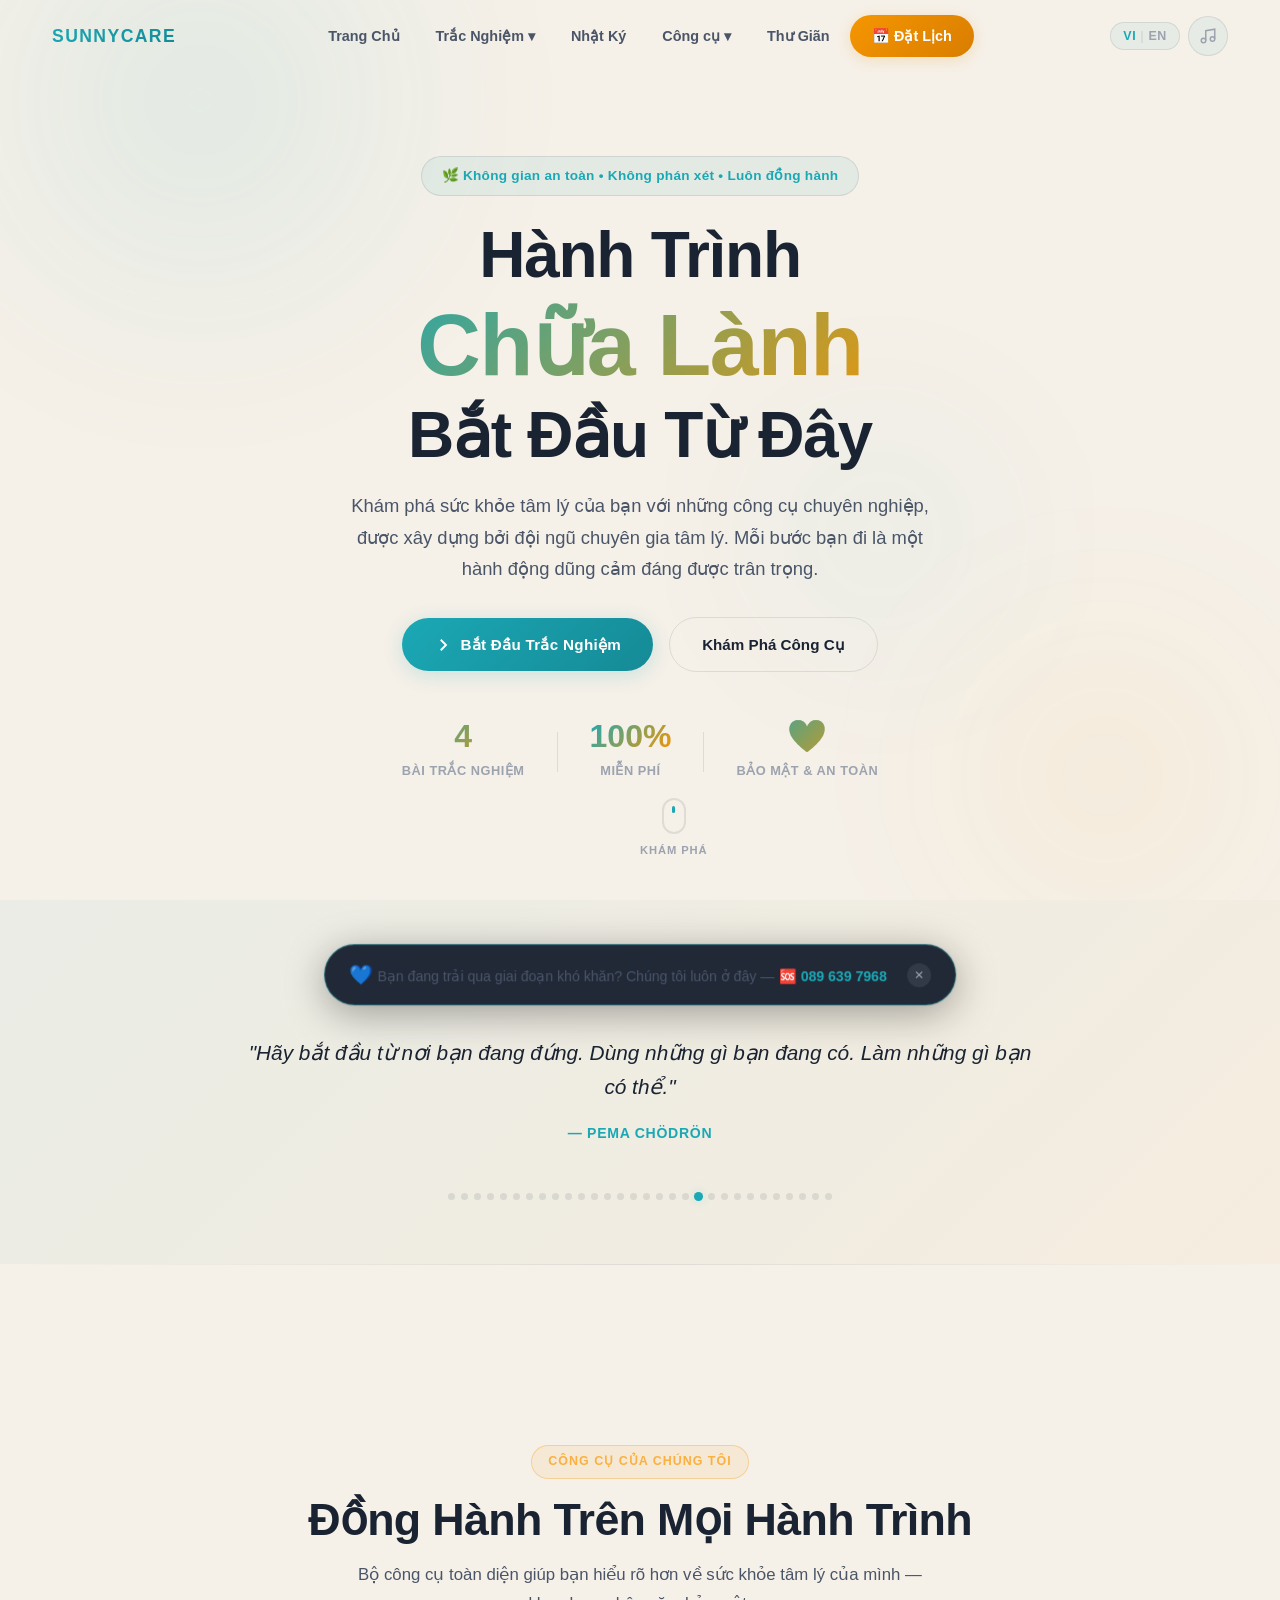
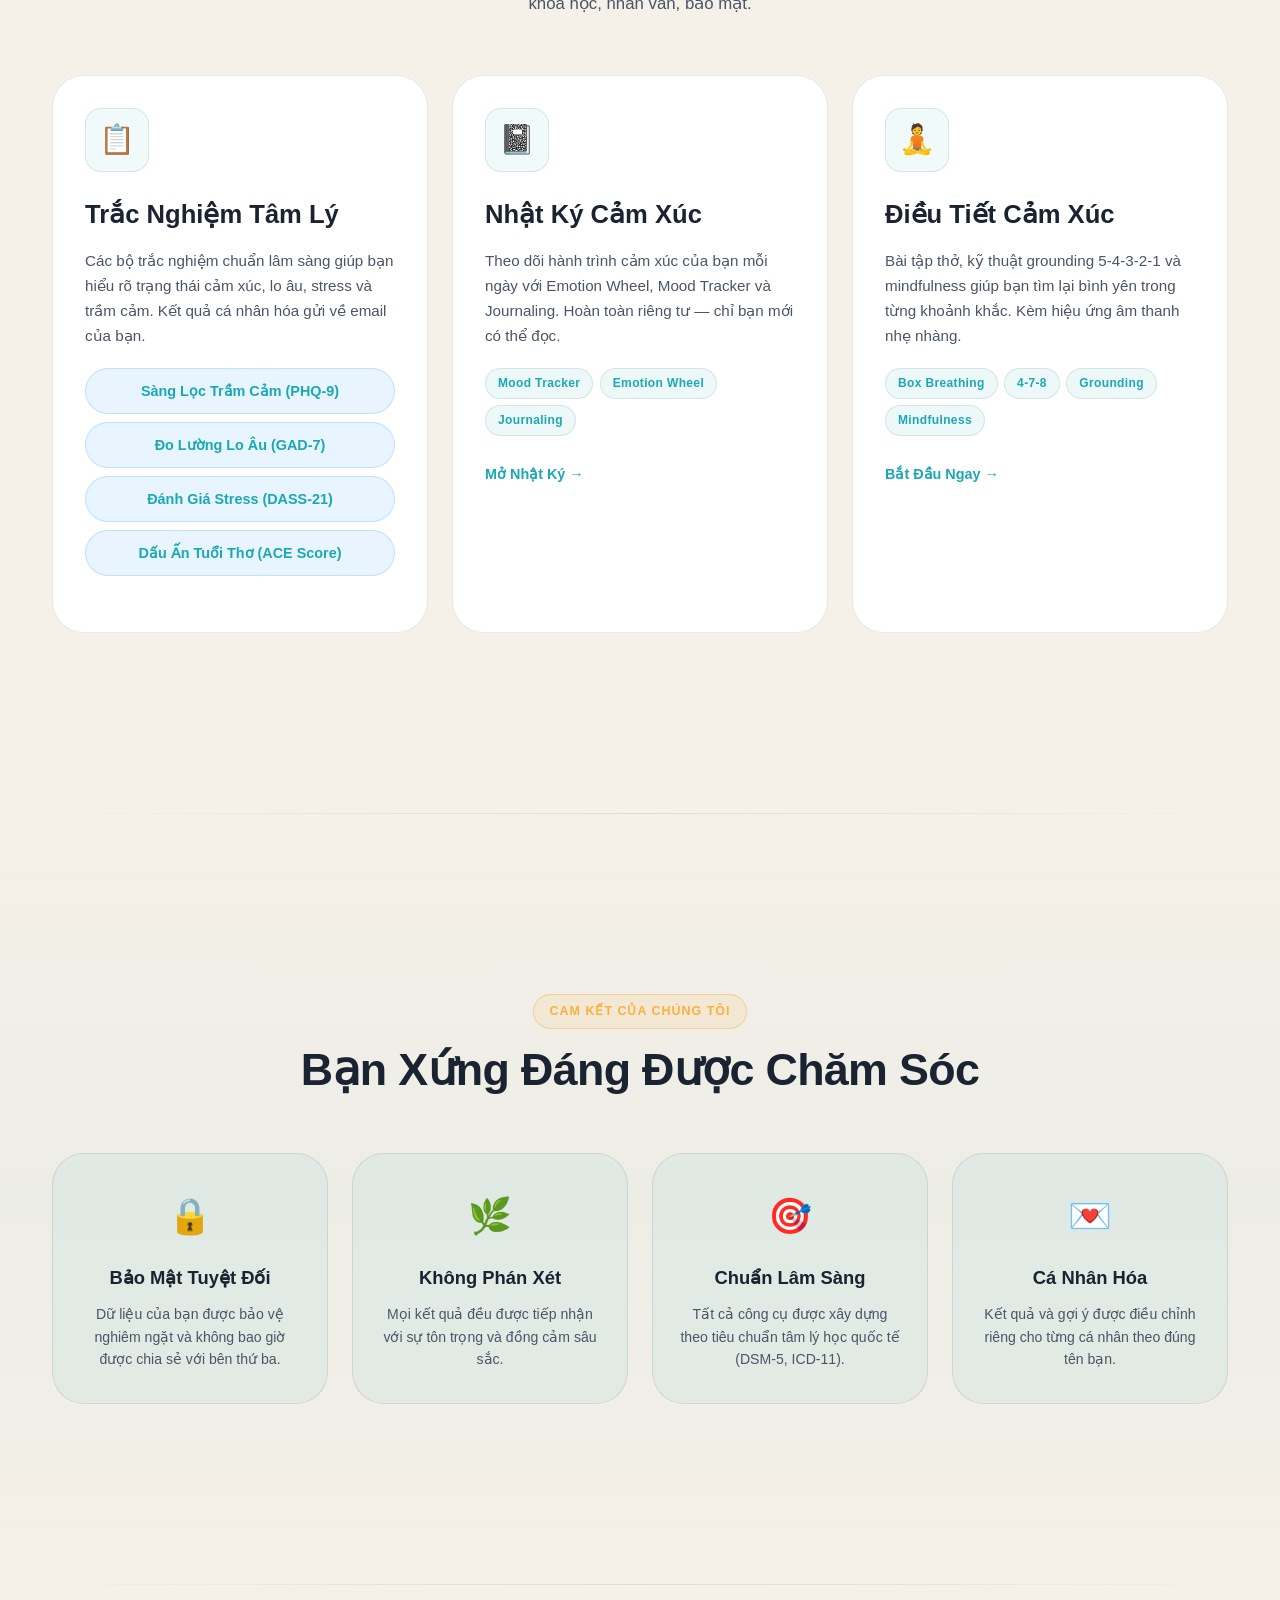
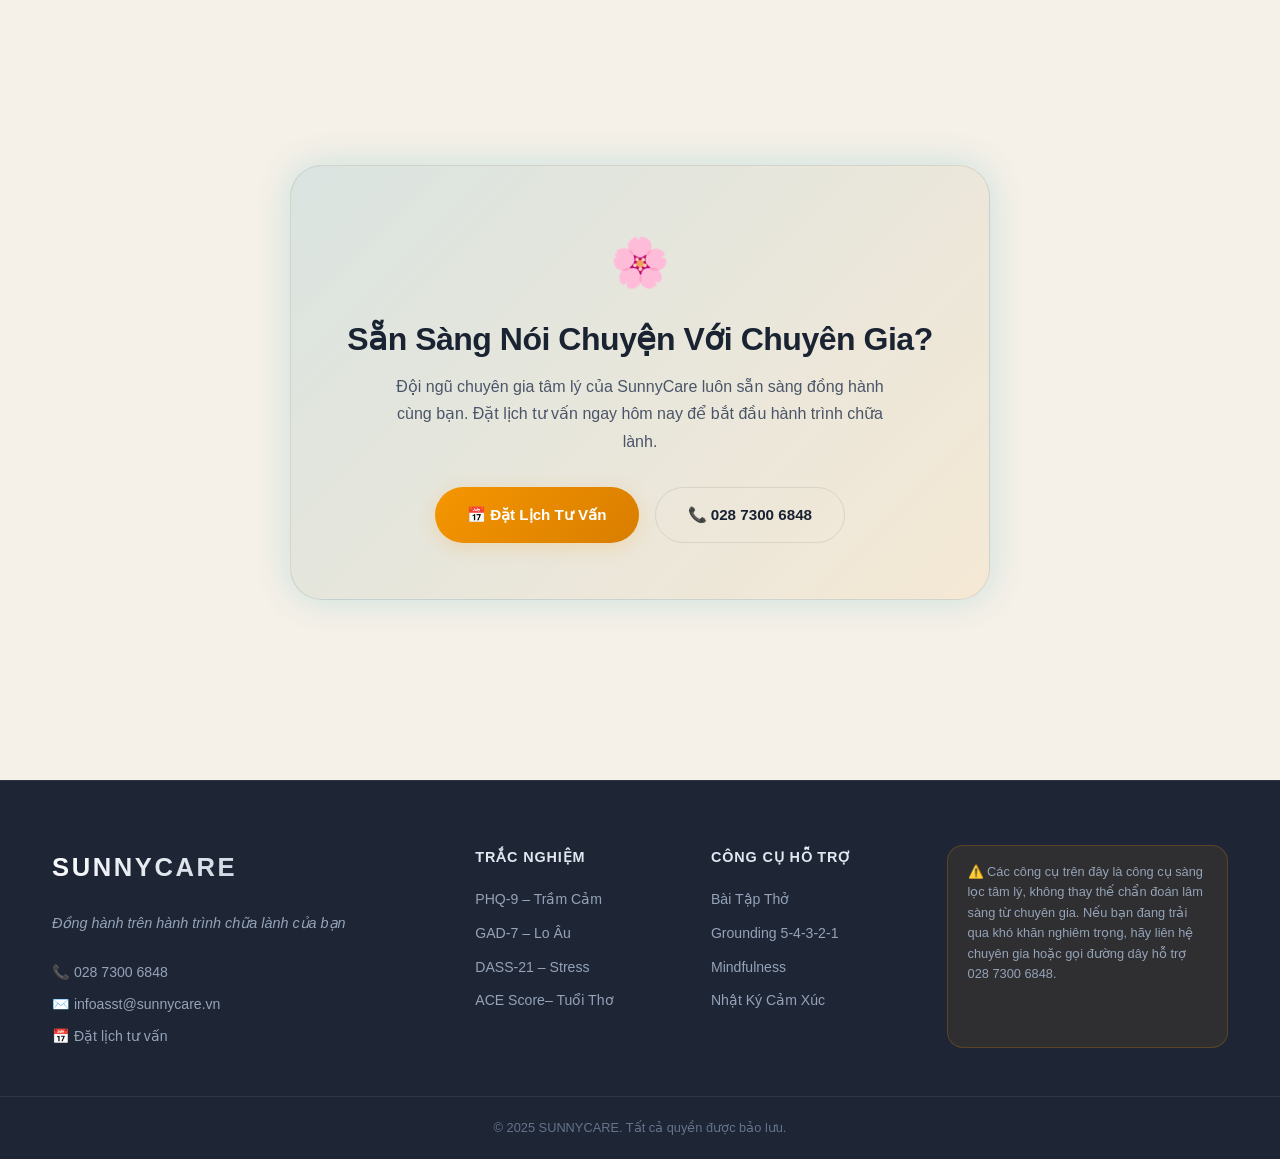
==== commit 2a84b3a6: "Add files via upload" ====
--- a/index.html
+++ b/index.html
@@ -3,602 +3,486 @@
 <head>
   <meta charset="UTF-8">
   <meta name="viewport" content="width=device-width, initial-scale=1.0">
-  <title>Nhật Ký Cảm Xúc | SUNNYCARE</title>
+  <meta name="description" content="SUNNYCARE – Khám phá sức khỏe tâm lý với các công cụ trắc nghiệm chuẩn lâm sàng, nhật ký cảm xúc và bài tập điều tiết cảm xúc. An toàn, bảo mật, nhân văn.">
+  <meta name="keywords" content="tâm lý, trắc nghiệm tâm lý, PHQ-9, GAD-7, DASS-21, sức khỏe tâm thần, SunnyCare">
+  <meta name="theme-color" content="#1992b0">
+  <meta property="og:title" content="SUNNYCARE">
+  <meta property="og:description" content="Không gian an toàn để khám phá và chăm sóc sức khỏe tâm lý của bạn">
+  <meta property="og:type" content="website">
+  <title>SUNNYCARE — Hành Trình Chữa Lành Bắt Đầu Từ Đây</title>
+
+  <!-- PWA -->
+  <link rel="manifest" href="manifest.json">
+
+  <!-- Fonts -->
+  <link rel="preconnect" href="https://fonts.googleapis.com">
+  <link rel="preconnect" href="https://fonts.gstatic.com" crossorigin>
   <link href="https://fonts.googleapis.com/css2?family=Mulish:ital,wght@0,300;0,400;0,500;0,600;0,700;0,800;0,900;1,300;1,400&display=swap" rel="stylesheet">
-  <link rel="stylesheet" href="../css/main.css?v=2030">
+
+  <!-- Styles -->
+  <link rel="stylesheet" href="css/main.css?v=2030">
+
   <style>
-    body {
-      background: var(--bg-deep);
-    }
-    .journal-page {
-      padding-top: calc(var(--nav-h) + 1.5rem);
-      min-height: 100vh;
-      display: flex;
-      flex-direction: column;
-    }
-    .journal-container {
-      max-width: 1000px;
-      margin: 0 auto;
-      width: 100%;
-      padding: 0 1.5rem 4rem;
-      display: grid;
-      grid-template-columns: 320px 1fr;
-      gap: 2rem;
-      flex: 1;
-    }
-
-    /* SIDEBAR (HISTORY) */
-    .journal-sidebar {
-      background: var(--bg-card);
-      border: 1px solid var(--border);
-      border-radius: var(--r-xl);
-      padding: 1.5rem;
-      display: flex;
-      flex-direction: column;
-      height: calc(100vh - var(--nav-h) - 4rem);
-      position: sticky;
-      top: calc(var(--nav-h) + 1.5rem);
-    }
-    .user-profile {
-      display: flex;
-      align-items: center;
-      gap: 1rem;
-      padding-bottom: 1.5rem;
-      border-bottom: 1px solid var(--border);
-      margin-bottom: 1rem;
-    }
-    .avatar {
-      width: 48px; height: 48px;
-      border-radius: 50%;
-      background: linear-gradient(135deg, var(--primary) 0%, var(--accent) 100%);
-      display: flex; align-items: center; justify-content: center;
-      font-weight: 800; font-size: 1.2rem; color: #fff;
-    }
-    .user-info { flex: 1; overflow: hidden; }
-    .user-name { font-weight: 700; color: var(--text-primary); white-space: nowrap; overflow: hidden; text-overflow: ellipsis; }
-    .user-logout { font-size: 0.8rem; color: var(--danger); cursor: pointer; }
-
-    .history-header {
-      display: flex;
-      justify-content: space-between;
-      align-items: center;
-      margin-bottom: 1rem;
-    }
-    .history-title { font-size: 1rem; font-weight: 800; color: var(--text-secondary); text-transform: uppercase; letter-spacing: 0.05em; }
-    .new-btn { 
-      width: 32px; height: 32px; 
-      border-radius: 50%; 
-      background: var(--primary-dim); 
-      color: var(--primary-light);
-      display: flex; align-items: center; justify-content: center;
-      font-size: 1.2rem; border: 1px solid var(--border);
-      transition: var(--t);
-    }
-    .new-btn:hover { background: var(--primary); color: #fff; transform: rotate(90deg); }
-
-    .history-list {
-      flex: 1;
-      overflow-y: auto;
-      display: flex;
-      flex-direction: column;
-      gap: 0.5rem;
-      padding-right: 0.5rem;
-    }
-    .history-list::-webkit-scrollbar { width: 4px; }
-    .history-list::-webkit-scrollbar-thumb { background: var(--border); border-radius: 4px; }
-
-    .entry-item {
-      padding: 1rem;
-      border-radius: var(--r-md);
-      background: var(--bg-glass);
-      border: 1px solid transparent;
-      cursor: pointer;
-      transition: var(--t);
-    }
-    .entry-item:hover { background: var(--primary-dim); }
-    .entry-item.active {
-      background: var(--primary-dim);
-      border-color: var(--primary);
-    }
-    .entry-meta { display: flex; justify-content: space-between; align-items: center; margin-bottom: 0.4rem; }
-    .entry-date { font-size: 0.75rem; font-weight: 700; color: var(--primary-light); }
-    .entry-mood { font-size: 1.2rem; }
-    .entry-preview { font-size: 0.85rem; color: var(--text-secondary); white-space: nowrap; overflow: hidden; text-overflow: ellipsis; }
-
-    /* EDITOR */
-    .journal-editor {
-      background: var(--bg-card);
-      border: 1px solid var(--border);
-      border-radius: var(--r-xl);
-      padding: 2.5rem;
-      display: flex;
-      flex-direction: column;
-      position: relative;
-    }
-    .editor-overlay {
+    /* ── Page-specific overrides ── */
+    .hero-title span { display: block; }
+    .hero-title .gradient-text {
+      font-size: clamp(3rem, 8vw, 5.5rem);
+      font-weight: 900;
+    }
+
+    /* Scroll indicator */
+    .scroll-indicator {
       position: absolute;
-      inset: 0;
-      background: rgba(7, 21, 32, 0.7);
-      backdrop-filter: blur(4px);
-      z-index: 50;
+      bottom: 2.5rem;
+      left: 50%;
+      transform: translateX(-50%);
       display: flex;
       flex-direction: column;
       align-items: center;
-      justify-content: center;
+      gap: 0.4rem;
+      animation: fadeInUp 1.2s ease 1s both;
+      z-index: 1;
+    }
+    .scroll-mouse {
+      width: 24px; height: 36px;
+      border: 2px solid var(--border);
+      border-radius: 12px;
+      position: relative;
+      display: flex; align-items: flex-start; justify-content: center;
+      padding-top: 6px;
+    }
+    .scroll-wheel {
+      width: 3px; height: 7px;
+      background: var(--primary-light);
+      border-radius: 2px;
+      animation: scrollWheel 2s ease-in-out infinite;
+    }
+    @keyframes scrollWheel {
+      0%,100% { opacity: 1; transform: translateY(0); }
+      50%      { opacity: 0.3; transform: translateY(6px); }
+    }
+    .scroll-text {
+      font-size: 0.7rem;
+      font-weight: 600;
+      color: var(--text-muted);
+      letter-spacing: 0.08em;
+      text-transform: uppercase;
+    }
+
+    /* Stagger animations for tool cards */
+    .tools-grid .tool-card:nth-child(1) { transition-delay: 0.1s !important; }
+    .tools-grid .tool-card:nth-child(2) { transition-delay: 0.22s !important; }
+    .tools-grid .tool-card:nth-child(3) { transition-delay: 0.34s !important; }
+    .features-grid .feature-item:nth-child(1) { transition-delay: 0.05s; }
+    .features-grid .feature-item:nth-child(2) { transition-delay: 0.15s; }
+    .features-grid .feature-item:nth-child(3) { transition-delay: 0.25s; }
+    .features-grid .feature-item:nth-child(4) { transition-delay: 0.35s; }
+
+    /* Appointment CTA section */
+    .cta-section {
+      padding: var(--section-py) 0;
+      text-align: center;
+    }
+    .cta-card {
+      max-width: 700px;
+      margin: 0 auto;
+      padding: 3.5rem 2.5rem;
+      background: linear-gradient(135deg, rgba(25,146,176,0.12) 0%, rgba(255,149,0,0.08) 100%);
+      border: 1px solid var(--border);
       border-radius: var(--r-xl);
-      opacity: 0; pointer-events: none;
-      transition: var(--t);
-    }
-    .editor-overlay.loading { opacity: 1; pointer-events: all; }
-    .spinner {
-      width: 40px; height: 40px;
-      border: 3px solid rgba(25,146,176,0.3);
-      border-top-color: var(--primary);
-      border-radius: 50%;
-      animation: spin 1s linear infinite;
-    }
-
-    .editor-header { display: flex; justify-content: space-between; align-items: center; margin-bottom: 2rem; border-bottom: 1px solid var(--border); padding-bottom: 1.5rem; }
-    .editor-date { font-size: 1.2rem; font-weight: 300; color: var(--text-secondary); }
-
-    /* Mood selection */
-    .mood-selector { margin-bottom: 2rem; }
-    .mood-title { font-size: 0.9rem; font-weight: 700; color: var(--text-muted); margin-bottom: 1rem; text-transform: uppercase; letter-spacing: 0.05em; }
-    .moods-grid {
+      box-shadow: var(--shadow-glow);
+    }
+    .cta-emoji { font-size: 3rem; margin-bottom: 1rem; display: block; }
+    .cta-title {
+      font-size: clamp(1.5rem, 3vw, 2rem);
+      font-weight: 800;
+      margin-bottom: 0.875rem;
+    }
+    .cta-desc {
+      color: var(--text-secondary);
+      max-width: 500px;
+      margin: 0 auto 2rem;
+    }
+    .cta-actions {
       display: flex;
       gap: 1rem;
+      justify-content: center;
       flex-wrap: wrap;
     }
-    .mood-btn {
-      display: flex; flex-direction: column; align-items: center; gap: 0.4rem;
-      padding: 0.8rem 1.2rem;
-      background: var(--bg-glass);
-      border: 1px solid var(--border);
-      border-radius: var(--r-lg);
-      transition: var(--t);
-      opacity: 0.6;
-    }
-    .mood-btn:hover { opacity: 1; background: var(--primary-dim); }
-    .mood-btn.active {
-      opacity: 1;
-      background: var(--primary-dim);
-      border-color: var(--primary);
-      transform: translateY(-4px);
-      box-shadow: 0 4px 15px var(--primary-glow);
-    }
-    .mood-emoji { font-size: 2rem; line-height: 1; }
-    .mood-label { font-size: 0.75rem; font-weight: 700; color: var(--text-secondary); }
-
-    .cbt-grid {
-      display: grid;
-      grid-template-columns: 1fr 1fr;
-      gap: 1.5rem;
-      margin-bottom: 2rem;
-      flex: 1;
-    }
-    .cbt-col {
-      display: flex;
-      flex-direction: column;
-    }
-    .cbt-col label {
-      font-size: 0.9rem;
-      font-weight: 700;
-      color: var(--primary-light);
-      margin-bottom: 0.5rem;
-      text-transform: uppercase;
-      letter-spacing: 0.05em;
-    }
-    .editor-input {
-      width: 100%;
-      flex: 1;
-      min-height: 150px;
-      background: rgba(0,0,0,0.2) !important;
-      border: 1px solid var(--border) !important;
-      border-radius: var(--r-md);
-      color: var(--text-primary);
-      font-size: 1.05rem;
-      line-height: 1.6;
-      font-family: var(--font);
-      resize: vertical;
-      outline: none;
-      padding: 1rem;
-      transition: var(--t);
-    }
-    .editor-input:focus {
-      border-color: var(--primary) !important;
-      background: var(--bg-card) !important;
-    }
-    .editor-input::placeholder { color: rgba(90, 143, 160, 0.4); font-size: 0.95rem; }
-    
-    @media (max-width: 768px) {
-      .cbt-grid { grid-template-columns: 1fr; }
-    }
-
-    .editor-footer { display: flex; justify-content: flex-end; align-items: center; gap: 1rem; }
-    .save-status { font-size: 0.85rem; color: var(--text-muted); }
-
-    @media (max-width: 900px) {
-      .journal-container { grid-template-columns: 1fr; }
-      .journal-sidebar { height: auto; max-height: 40vh; }
+
+    /* Horizontal divider with label */
+    .section-divider {
+      border: none;
+      height: 1px;
+      background: linear-gradient(90deg, transparent, var(--border), transparent);
+      margin: 0;
     }
   </style>
 </head>
+
 <body>
-  <nav class="navbar" style="background: rgba(255, 255, 255, 0.97); border-bottom: 1px solid rgba(26,35,50,0.10);">
+  <!-- ═══════════════════════════════════════════════════════
+       NAVIGATION
+  ════════════════════════════════════════════════════════ -->
+  <nav class="navbar" id="navbar" role="navigation" aria-label="Main navigation">
     <div class="nav-container">
-      <a href="../index.html" class="nav-brand" aria-label="SUNNYCARE"><span class="brand-name-text">SUNNYCARE</span></a>
+
+      <a href="index.html" class="nav-brand" aria-label="SUNNYCARE"><span class="brand-name-text">SUNNYCARE</span></a>
+
       <div class="nav-links" id="navLinks">
-        <a href="../index.html" class="nav-link" data-vi="Trang Chủ" data-en="Home">Trang Chủ</a>
+        <a href="index.html" class="nav-link" data-vi="Trang Chủ" data-en="Home">Trang Chủ</a>
         <div class="nav-dropdown">
           <button class="nav-link dropdown-toggle" data-vi="Trắc Nghiệm ▾" data-en="Assessments ▾">Trắc Nghiệm ▾</button>
           <div class="dropdown-menu">
-            <a href="../tests/phq9.html" class="dropdown-item" data-vi="Trầm Cảm (PHQ-9)" data-en="Depression (PHQ-9)">Trầm Cảm (PHQ-9)</a>
-            <a href="../tests/gad7.html" class="dropdown-item" data-vi="Lo Âu (GAD-7)" data-en="Anxiety (GAD-7)">Lo Âu (GAD-7)</a>
-            <a href="../tests/dass21.html" class="dropdown-item" data-vi="Stress (DASS-21)" data-en="Stress (DASS-21)">Stress (DASS-21)</a>
-            <a href="../tests/ace.html" class="dropdown-item" data-vi="Tuổi Thơ (ACE)" data-en="Childhood (ACE)">Tuổi Thơ (ACE)</a>
-          </div>
-        </div>
-        <a href="index.html" class="nav-link" data-vi="Nhật Ký" data-en="Journal">Nhật Ký</a>
+            <a href="tests/phq9.html" class="dropdown-item" data-vi="Trầm Cảm (PHQ-9)" data-en="Depression (PHQ-9)">Trầm Cảm (PHQ-9)</a>
+            <a href="tests/gad7.html" class="dropdown-item" data-vi="Lo Âu (GAD-7)" data-en="Anxiety (GAD-7)">Lo Âu (GAD-7)</a>
+            <a href="tests/dass21.html" class="dropdown-item" data-vi="Stress (DASS-21)" data-en="Stress (DASS-21)">Stress (DASS-21)</a>
+            <a href="tests/ace.html" class="dropdown-item" data-vi="Tuổi Thơ (ACE)" data-en="Childhood (ACE)">Tuổi Thơ (ACE)</a>
+          </div>
+        </div>
+        <a href="journal/auth.html" class="nav-link" data-vi="Nhật Ký" data-en="Journal">Nhật Ký</a>
         <div class="nav-dropdown">
           <button class="nav-link dropdown-toggle" data-vi="Công cụ ▾" data-en="Tools ▾">Công cụ ▾</button>
           <div class="dropdown-menu">
-            <a href="../tools/grounding.html" class="dropdown-item" data-vi="Xoa Dịu (5-4-3-2-1)" data-en="Grounding (5-4-3-2-1)">Xoa Dịu (5-4-3-2-1)</a>
-            <a href="../tools/mindfulness.html" class="dropdown-item" data-vi="Chánh Niệm" data-en="Mindfulness">Chánh Niệm</a>
-          </div>
-        </div>
-        <a href="../tools/breathing.html" class="nav-link" data-vi="Thư Giãn" data-en="Wellness Tools">Thư Giãn</a>
-      </div>
+            <a href="tools/grounding.html" class="dropdown-item" data-vi="Xoa Dịu (5-4-3-2-1)" data-en="Grounding (5-4-3-2-1)">Xoa Dịu (5-4-3-2-1)</a>
+            <a href="tools/mindfulness.html" class="dropdown-item" data-vi="Chánh Niệm" data-en="Mindfulness">Chánh Niệm</a>
+          </div>
+        </div>
+        <a href="tools/breathing.html" class="nav-link" data-vi="Thư Giãn" data-en="Wellness Tools">Thư Giãn</a>
+        <a href="https://www.sunnycare.vn/dat-lich-hen" target="_blank" rel="noopener" class="nav-btn-primary" data-vi="📅 Đặt Lịch" data-en="📅 Book Now">📅 Đặt Lịch</a>
+      </div>
+
       <div class="nav-controls">
-        <button class="music-toggle" id="musicToggle">
-          <svg viewBox="0 0 24 24" fill="none" stroke="currentColor" stroke-width="2"><path d="M9 18V5l12-2v13"/><circle cx="6" cy="18" r="3"/><circle cx="18" cy="16" r="3"/></svg>
+        <button class="lang-toggle" id="langToggle" aria-label="Toggle language">
+          <span class="lang-vi active">VI</span>
+          <span class="lang-divider">|</span>
+          <span class="lang-en">EN</span>
         </button>
-      </div>
+        <button class="music-toggle" id="musicToggle" aria-label="Open ambient music player">
+          <svg viewBox="0 0 24 24" fill="none" stroke="currentColor" stroke-width="2" aria-hidden="true">
+            <path d="M9 18V5l12-2v13"/><circle cx="6" cy="18" r="3"/><circle cx="18" cy="16" r="3"/>
+          </svg>
+        </button>
+        <button class="nav-hamburger" id="navHamburger" aria-label="Toggle mobile menu">
+          <span></span><span></span><span></span>
+        </button>
+      </div>
+
     </div>
   </nav>
 
-  <!-- MUSIC PLAYER -->
-  <div class="music-player" id="musicPlayer">
+  <!-- ═══════════════════════════════════════════════════════
+       MUSIC PLAYER PANEL
+  ════════════════════════════════════════════════════════ -->
+  <div class="music-player" id="musicPlayer" role="region" aria-label="Ambient music player">
     <div class="music-header">
-      <span class="music-title">🎵 Nhạc Không Lời Tĩnh Tâm</span>
-      <button class="music-close" id="musicClose">✕</button>
+      <span class="music-title" data-vi="🎵 Nhạc Thiền Định" data-en="🎵 Ambient Music">🎵 Nhạc Thiền Định</span>
+      <button class="music-close" id="musicClose" aria-label="Close music player">✕</button>
     </div>
     <div class="music-tracks">
-      <button class="track-btn active" data-track="piano">🎹 Piano</button>
-      <button class="track-btn" data-track="rain">🌧️ Mưa</button>
+      <button class="track-btn active" data-track="rain">🌧️ Mưa</button>
       <button class="track-btn" data-track="ocean">🌊 Biển</button>
       <button class="track-btn" data-track="forest">🌲 Rừng</button>
+      <button class="track-btn" data-track="piano">🎹 Piano</button>
+      <button class="track-btn" data-track="wind">💨 Gió</button>
     </div>
     <div class="music-controls">
-      <button class="play-pause-btn" id="playPauseBtn">
-        <svg class="play-icon" viewBox="0 0 24 24" fill="currentColor"><path d="M8 5v14l11-7z"/></svg>
-        <svg class="pause-icon hidden" viewBox="0 0 24 24" fill="currentColor"><path d="M6 19h4V5H6v14zm8-14v14h4V5h-4z"/></svg>
+      <button class="play-pause-btn" id="playPauseBtn" aria-label="Play or pause music">
+        <svg class="play-icon" viewBox="0 0 24 24" fill="currentColor" aria-hidden="true"><path d="M8 5v14l11-7z"/></svg>
+        <svg class="pause-icon hidden" viewBox="0 0 24 24" fill="currentColor" aria-hidden="true"><path d="M6 19h4V5H6v14zm8-14v14h4V5h-4z"/></svg>
       </button>
-      <input type="range" class="volume-slider" id="volumeSlider" min="0" max="100" value="30">
+      <input type="range" class="volume-slider" id="volumeSlider" min="0" max="100" value="50" aria-label="Volume">
+      <span class="volume-icon" aria-hidden="true">🔊</span>
     </div>
   </div>
 
-  <main class="journal-page">
-    <div class="journal-container">
-      
-      <!-- SIDEBAR -->
-      <aside class="journal-sidebar">
-        <div class="user-profile">
-          <div class="avatar" id="uAvatar">U</div>
-          <div class="user-info">
-            <div class="user-name" id="uName">Người Dùng</div>
-            <div class="user-logout" onclick="logout()">Thoát an toàn</div>
-          </div>
-        </div>
-
-        <div class="history-header">
-          <span class="history-title">Các ghi chép cũ</span>
-          <button class="new-btn" onclick="createNewEntry()" title="Viết mới">+</button>
-        </div>
-
-        <div class="history-list" id="historyList">
-          <!-- Populated by JS -->
-        </div>
-      </aside>
-
-      <!-- EDITOR -->
-      <section class="journal-editor">
-        <div class="editor-overlay" id="editorLoader">
-          <div class="spinner"></div>
-          <p style="margin-top:1rem; color:var(--text-secondary); font-weight:600;">Đang giải mã...</p>
-        </div>
-
-        <div class="editor-header">
-          <div class="editor-date" id="docDate">Hôm Nay</div>
-        </div>
-
-        <div class="mood-selector">
-          <div class="mood-title">Cảm xúc của bạn lúc này?</div>
-          <div class="moods-grid" id="moodGrid">
-            <button class="mood-btn" data-mood="excellent">
-              <span class="mood-emoji">🤩</span>
-              <span class="mood-label">Tuyệt vời</span>
-            </button>
-            <button class="mood-btn" data-mood="good">
-              <span class="mood-emoji">🙂</span>
-              <span class="mood-label">Ổn</span>
-            </button>
-            <button class="mood-btn" data-mood="neutral">
-              <span class="mood-emoji">😐</span>
-              <span class="mood-label">Bình thường</span>
-            </button>
-            <button class="mood-btn" data-mood="bad">
-              <span class="mood-emoji">😔</span>
-              <span class="mood-label">Tệ</span>
-            </button>
-            <button class="mood-btn" data-mood="awful">
-              <span class="mood-emoji">哭</span> <!-- Using character, wait: 😭 -->
-              <span class="mood-label">Rất tệ</span>
-            </button>
-          </div>
-        </div>
-
-        <div class="cbt-grid">
-          <div class="cbt-col">
-            <label>1. Tình huống</label>
-            <textarea class="editor-input" id="docSituation" placeholder="Sự kiện gì vừa diễn ra? Bạn đang ở đâu? Với ai?"></textarea>
-          </div>
-          <div class="cbt-col">
-            <label>2. Suy nghĩ tự động</label>
-            <textarea class="editor-input" id="docThoughts" placeholder="Điều gì vừa lướt qua trong đầu bạn lúc đó?"></textarea>
-          </div>
-          <div class="cbt-col">
-            <label>3. Cảm xúc & Cơ thể</label>
-            <textarea class="editor-input" id="docEmotions" placeholder="Tim đập nhanh? Tức giận? Buồn bã? Căng thẳng?"></textarea>
-          </div>
-          <div class="cbt-col">
-            <label>4. Hành động</label>
-            <textarea class="editor-input" id="docActions" placeholder="Bạn đã phản ứng và hành động gì sau đó?"></textarea>
-          </div>
-        </div>
-
-        <div class="editor-footer">
-          <span class="save-status" id="saveStatus"></span>
-          <button class="btn-primary" id="saveBtn" onclick="saveCurrentEntry()">
-            <span>Lưu & Mã Hóa</span>
-          </button>
-        </div>
-      </section>
-
-    </div>
-  </main>
-
-  <div class="toast-container" id="toastContainer"></div>
-
-  <script src="../js/music.js?v=2030"></script>
-  <script src="../js/app.js?v=2030"></script>
-  <script src="../js/api.js?v=2030"></script>
+  <!-- ═══════════════════════════════════════════════════════
+       HERO SECTION
+  ════════════════════════════════════════════════════════ -->
+  <section class="hero" id="hero" aria-label="Hero">
+    <div class="hero-blobs" aria-hidden="true">
+      <div class="blob blob-1"></div>
+      <div class="blob blob-2"></div>
+      <div class="blob blob-3"></div>
+    </div>
+
+    <div class="hero-content">
+      <div class="hero-badge" data-vi="🌿 Không gian an toàn • Không phán xét • Luôn đồng hành" data-en="🌿 Safe space • Non-judgmental • Always with you">
+        🌿 Không gian an toàn • Không phán xét • Luôn đồng hành
+      </div>
+
+      <h1 class="hero-title">
+        <span data-vi="Hành Trình" data-en="Your Journey">Hành Trình</span>
+        <span class="gradient-text" data-vi="Chữa Lành" data-en="To Healing">Chữa Lành</span>
+        <span data-vi="Bắt Đầu Từ Đây" data-en="Begins Here">Bắt Đầu Từ Đây</span>
+      </h1>
+
+      <p class="hero-desc" data-vi="Khám phá sức khỏe tâm lý của bạn với những công cụ chuyên nghiệp, được xây dựng bởi đội ngũ chuyên gia tâm lý. Mỗi bước bạn đi là một hành động dũng cảm đáng được trân trọng." data-en="Explore your psychological wellbeing with professional tools, built by mental health experts. Every step you take is an act of courage worthy of recognition.">
+        Khám phá sức khỏe tâm lý của bạn với những công cụ chuyên nghiệp, được xây dựng bởi đội ngũ chuyên gia tâm lý. Mỗi bước bạn đi là một hành động dũng cảm đáng được trân trọng.
+      </p>
+
+      <div class="hero-cta">
+        <a href="#testHub" class="btn-primary" id="heroStartBtn">
+          <svg viewBox="0 0 24 24" fill="none" stroke="currentColor" stroke-width="2.5" aria-hidden="true"><path d="M9 5l7 7-7 7"/></svg>
+          <span data-vi="Bắt Đầu Trắc Nghiệm" data-en="Start Assessment">Bắt Đầu Trắc Nghiệm</span>
+        </a>
+        <a href="#tools" class="btn-secondary">
+          <span data-vi="Khám Phá Công Cụ" data-en="Explore Tools">Khám Phá Công Cụ</span>
+        </a>
+      </div>
+
+      <div class="hero-stats">
+        <div class="stat">
+          <span class="stat-num">4</span>
+          <span class="stat-label" data-vi="Bài Trắc Nghiệm" data-en="Assessments">Bài Trắc Nghiệm</span>
+        </div>
+        <div class="stat-divider" aria-hidden="true"></div>
+        <div class="stat">
+          <span class="stat-num">100%</span>
+          <span class="stat-label" data-vi="Miễn Phí" data-en="Free">Miễn Phí</span>
+        </div>
+        <div class="stat-divider" aria-hidden="true"></div>
+        <div class="stat">
+          <span class="stat-num">💙</span>
+          <span class="stat-label" data-vi="Bảo Mật & An Toàn" data-en="Private & Safe">Bảo Mật & An Toàn</span>
+        </div>
+      </div>
+    </div>
+
+    <!-- Scroll indicator -->
+    <div class="scroll-indicator" aria-hidden="true">
+      <div class="scroll-mouse"><span class="scroll-wheel"></span></div>
+      <span class="scroll-text" data-vi="Khám phá" data-en="Explore">Khám phá</span>
+    </div>
+  </section>
+
+  <!-- ═══════════════════════════════════════════════════════
+       INSPIRATIONAL QUOTES CAROUSEL
+  ════════════════════════════════════════════════════════ -->
+  <section class="quotes-section" aria-label="Quotes carousel">
+    <div class="quotes-container">
+      <div class="quote-icon" aria-hidden="true">"</div>
+      <div class="quote-content" id="quoteContent" aria-live="polite">
+        <p class="quote-text" id="quoteText">...đang tải câu trích dẫn...</p>
+        <p class="quote-author" id="quoteAuthor"></p>
+      </div>
+      <div class="quote-dots" id="quoteDots" role="tablist" aria-label="Quote navigation"></div>
+    </div>
+  </section>
+
+  <hr class="section-divider">
+
+  <!-- ═══════════════════════════════════════════════════════
+       TOOLS SECTION
+  ════════════════════════════════════════════════════════ -->
+  <section class="tools-section" id="tools" aria-labelledby="toolsHeading">
+    <div class="section-container">
+      <div class="section-header">
+        <span class="section-tag" data-vi="Công Cụ Của Chúng Tôi" data-en="Our Tools">Công Cụ Của Chúng Tôi</span>
+        <h2 id="toolsHeading" class="section-title" data-vi="Đồng Hành Trên Mọi Hành Trình" data-en="Alongside You Every Step">Đồng Hành Trên Mọi Hành Trình</h2>
+        <p class="section-desc" data-vi="Bộ công cụ toàn diện giúp bạn hiểu rõ hơn về sức khỏe tâm lý của mình — khoa học, nhân văn, bảo mật." data-en="A comprehensive set of tools to help you understand your mental health — scientific, humane, and private.">
+          Bộ công cụ toàn diện giúp bạn hiểu rõ hơn về sức khỏe tâm lý của mình — khoa học, nhân văn, bảo mật.
+        </p>
+      </div>
+
+      <div class="tools-grid">
+        <!-- Tests Card -->
+        <article class="tool-card tests-card" id="testHub" tabindex="0">
+          <div class="card-glow" aria-hidden="true"></div>
+          <div class="card-icon-wrap">
+            <div class="card-icon" aria-hidden="true">📋</div>
+          </div>
+          <div class="card-content">
+            <h3 class="card-title" data-vi="Trắc Nghiệm Tâm Lý" data-en="Psychological Assessments">Trắc Nghiệm Tâm Lý</h3>
+            <p class="card-desc" data-vi="Các bộ trắc nghiệm chuẩn lâm sàng giúp bạn hiểu rõ trạng thái cảm xúc, lo âu, stress và trầm cảm. Kết quả cá nhân hóa gửi về email của bạn." data-en="Clinically validated screening tools to help you understand your emotional state, anxiety, stress, and depression. Personalized results delivered to your email.">
+              Các bộ trắc nghiệm chuẩn lâm sàng giúp bạn hiểu rõ trạng thái cảm xúc, lo âu, stress và trầm cảm. Kết quả cá nhân hóa gửi về email của bạn.
+            </p>
+            <div class="card-tags" style="display: flex; flex-direction: column; gap: 0.5rem; align-items: stretch; width: 100%; margin-top: 1rem;">
+              <a href="tests/phq9.html" class="btn-secondary" style="font-size: 0.9rem; padding: 0.6rem; justify-content: center; background: rgba(33,150,243,0.1); color: var(--primary-light); border-color: rgba(33,150,243,0.2)" data-vi="Sàng Lọc Trầm Cảm (PHQ-9)" data-en="Depression Test (PHQ-9)">Sàng Lọc Trầm Cảm (PHQ-9)</a>
+              <a href="tests/gad7.html" class="btn-secondary" style="font-size: 0.9rem; padding: 0.6rem; justify-content: center; background: rgba(33,150,243,0.1); color: var(--primary-light); border-color: rgba(33,150,243,0.2)" data-vi="Đo Lường Lo Âu (GAD-7)" data-en="Anxiety Test (GAD-7)">Đo Lường Lo Âu (GAD-7)</a>
+              <a href="tests/dass21.html" class="btn-secondary" style="font-size: 0.9rem; padding: 0.6rem; justify-content: center; background: rgba(33,150,243,0.1); color: var(--primary-light); border-color: rgba(33,150,243,0.2)" data-vi="Đánh Giá Stress (DASS-21)" data-en="Stress Test (DASS-21)">Đánh Giá Stress (DASS-21)</a>
+              <a href="tests/ace.html" class="btn-secondary" style="font-size: 0.9rem; padding: 0.6rem; justify-content: center; background: rgba(33,150,243,0.1); color: var(--primary-light); border-color: rgba(33,150,243,0.2)" data-vi="Dấu Ấn Tuổi Thơ (ACE Score)" data-en="Childhood Trauma (ACE)">Dấu Ấn Tuổi Thơ (ACE Score)</a>
+            </div>
+          </div>
+        </article>
+
+        <!-- Journal Card -->
+        <article class="tool-card journal-card" tabindex="0">
+          <div class="card-glow" aria-hidden="true"></div>
+          <div class="card-icon-wrap">
+            <div class="card-icon" aria-hidden="true">📓</div>
+          </div>
+          <div class="card-content">
+            <h3 class="card-title" data-vi="Nhật Ký Cảm Xúc" data-en="Emotion Journal">Nhật Ký Cảm Xúc</h3>
+            <p class="card-desc" data-vi="Theo dõi hành trình cảm xúc của bạn mỗi ngày với Emotion Wheel, Mood Tracker và Journaling. Hoàn toàn riêng tư — chỉ bạn mới có thể đọc." data-en="Track your emotional journey daily with Emotion Wheel, Mood Tracker, and Journaling. Completely private — only you can read it.">
+              Theo dõi hành trình cảm xúc của bạn mỗi ngày với Emotion Wheel, Mood Tracker và Journaling. Hoàn toàn riêng tư — chỉ bạn mới có thể đọc.
+            </p>
+            <div class="card-tags">
+              <span class="tag">Mood Tracker</span>
+              <span class="tag">Emotion Wheel</span>
+              <span class="tag">Journaling</span>
+            </div>
+            <a href="journal/auth.html" class="card-cta" data-vi="Mở Nhật Ký →" data-en="Open Journal →">Mở Nhật Ký →</a>
+          </div>
+        </article>
+
+        <!-- Wellness Tools Card -->
+        <article class="tool-card breathing-card" tabindex="0">
+          <div class="card-glow" aria-hidden="true"></div>
+          <div class="card-icon-wrap">
+            <div class="card-icon" aria-hidden="true">🧘</div>
+          </div>
+          <div class="card-content">
+            <h3 class="card-title" data-vi="Điều Tiết Cảm Xúc" data-en="Emotion Regulation">Điều Tiết Cảm Xúc</h3>
+            <p class="card-desc" data-vi="Bài tập thở, kỹ thuật grounding 5-4-3-2-1 và mindfulness giúp bạn tìm lại bình yên trong từng khoảnh khắc. Kèm hiệu ứng âm thanh nhẹ nhàng." data-en="Breathing exercises, 5-4-3-2-1 grounding, and mindfulness to help you find peace at any moment. With gentle sound effects.">
+              Bài tập thở, kỹ thuật grounding 5-4-3-2-1 và mindfulness giúp bạn tìm lại bình yên trong từng khoảnh khắc. Kèm hiệu ứng âm thanh nhẹ nhàng.
+            </p>
+            <div class="card-tags">
+              <span class="tag">Box Breathing</span>
+              <span class="tag">4-7-8</span>
+              <span class="tag">Grounding</span>
+              <span class="tag">Mindfulness</span>
+            </div>
+            <a href="tools/breathing.html" class="card-cta" data-vi="Bắt Đầu Ngay →" data-en="Start Now →">Bắt Đầu Ngay →</a>
+          </div>
+        </article>
+      </div>
+    </div>
+  </section>
+
+  <hr class="section-divider">
+
+  <!-- ═══════════════════════════════════════════════════════
+       FEATURES / TRUST INDICATORS
+  ════════════════════════════════════════════════════════ -->
+  <section class="features-section" aria-labelledby="featuresHeading">
+    <div class="section-container">
+      <div class="section-header">
+        <span class="section-tag" data-vi="Cam Kết Của Chúng Tôi" data-en="Our Commitment">Cam Kết Của Chúng Tôi</span>
+        <h2 id="featuresHeading" class="section-title" data-vi="Bạn Xứng Đáng Được Chăm Sóc" data-en="You Deserve Care">Bạn Xứng Đáng Được Chăm Sóc</h2>
+      </div>
+      <div class="features-grid">
+        <div class="feature-item">
+          <span class="feature-icon" aria-hidden="true">🔒</span>
+          <h4 class="feature-title" data-vi="Bảo Mật Tuyệt Đối" data-en="Absolute Privacy">Bảo Mật Tuyệt Đối</h4>
+          <p class="feature-desc" data-vi="Dữ liệu của bạn được bảo vệ nghiêm ngặt và không bao giờ được chia sẻ với bên thứ ba." data-en="Your data is strictly protected and never shared with any third party.">Dữ liệu của bạn được bảo vệ nghiêm ngặt và không bao giờ được chia sẻ với bên thứ ba.</p>
+        </div>
+        <div class="feature-item">
+          <span class="feature-icon" aria-hidden="true">🌿</span>
+          <h4 class="feature-title" data-vi="Không Phán Xét" data-en="Non-Judgmental">Không Phán Xét</h4>
+          <p class="feature-desc" data-vi="Mọi kết quả đều được tiếp nhận với sự tôn trọng và đồng cảm sâu sắc." data-en="All results are received with deep respect and empathy.">Mọi kết quả đều được tiếp nhận với sự tôn trọng và đồng cảm sâu sắc.</p>
+        </div>
+        <div class="feature-item">
+          <span class="feature-icon" aria-hidden="true">🎯</span>
+          <h4 class="feature-title" data-vi="Chuẩn Lâm Sàng" data-en="Clinically Validated">Chuẩn Lâm Sàng</h4>
+          <p class="feature-desc" data-vi="Tất cả công cụ được xây dựng theo tiêu chuẩn tâm lý học quốc tế (DSM-5, ICD-11)." data-en="All tools are built to international psychological standards (DSM-5, ICD-11).">Tất cả công cụ được xây dựng theo tiêu chuẩn tâm lý học quốc tế (DSM-5, ICD-11).</p>
+        </div>
+        <div class="feature-item">
+          <span class="feature-icon" aria-hidden="true">💌</span>
+          <h4 class="feature-title" data-vi="Cá Nhân Hóa" data-en="Personalized">Cá Nhân Hóa</h4>
+          <p class="feature-desc" data-vi="Kết quả và gợi ý được điều chỉnh riêng cho từng cá nhân theo đúng tên bạn." data-en="Results and recommendations tailored specifically for you, addressed personally.">Kết quả và gợi ý được điều chỉnh riêng cho từng cá nhân theo đúng tên bạn.</p>
+        </div>
+      </div>
+    </div>
+  </section>
+
+  <hr class="section-divider">
+
+  <!-- ═══════════════════════════════════════════════════════
+       APPOINTMENT CTA
+  ════════════════════════════════════════════════════════ -->
+  <section class="cta-section" aria-label="Book appointment">
+    <div class="section-container">
+      <div class="cta-card">
+        <span class="cta-emoji" aria-hidden="true">🌸</span>
+        <h2 class="cta-title" data-vi="Sẵn Sàng Nói Chuyện Với Chuyên Gia?" data-en="Ready to Talk to a Professional?">Sẵn Sàng Nói Chuyện Với Chuyên Gia?</h2>
+        <p class="cta-desc" data-vi="Đội ngũ chuyên gia tâm lý của SunnyCare luôn sẵn sàng đồng hành cùng bạn. Đặt lịch tư vấn ngay hôm nay để bắt đầu hành trình chữa lành." data-en="SunnyCare's team of psychology professionals is always ready to accompany you. Book a consultation today to begin your healing journey.">
+          Đội ngũ chuyên gia tâm lý của SunnyCare luôn sẵn sàng đồng hành cùng bạn. Đặt lịch tư vấn ngay hôm nay để bắt đầu hành trình chữa lành.
+        </p>
+        <div class="cta-actions">
+          <a href="https://www.sunnycare.vn/dat-lich-hen" target="_blank" rel="noopener" class="btn-accent">
+            <span data-vi="📅 Đặt Lịch Tư Vấn" data-en="📅 Book a Consultation">📅 Đặt Lịch Tư Vấn</span>
+          </a>
+          <a href="tel:02873006848" class="btn-secondary">
+            <span data-vi="📞 028 7300 6848" data-en="📞 028 7300 6848">📞 028 7300 6848</span>
+          </a>
+        </div>
+      </div>
+    </div>
+  </section>
+
+  <!-- ═══════════════════════════════════════════════════════
+       FOOTER
+  ════════════════════════════════════════════════════════ -->
+  <footer class="footer" role="contentinfo">
+    <div class="footer-container">
+      <div class="footer-brand">
+        <div class="footer-logo">
+          <span class="brand-name-text brand-name-lg">SUNNYCARE</span>
+        </div>
+        <p class="footer-tagline" data-vi="Đồng hành trên hành trình chữa lành của bạn" data-en="Alongside you on your healing journey">Đồng hành trên hành trình chữa lành của bạn</p>
+        <div class="footer-contact">
+          <a href="tel:02873006848" aria-label="Call SunnyCare">📞 028 7300 6848</a>
+          <a href="mailto:infoasst@sunnycare.vn" aria-label="Email SunnyCare">✉️ infoasst@sunnycare.vn</a>
+          <a href="https://www.sunnycare.vn/dat-lich-hen" target="_blank" rel="noopener">📅 <span data-vi="Đặt lịch tư vấn" data-en="Book a consultation">Đặt lịch tư vấn</span></a>
+        </div>
+      </div>
+
+      <div class="footer-links">
+        <h5 data-vi="Trắc Nghiệm" data-en="Assessments">Trắc Nghiệm</h5>
+        <a href="tests/phq9.html" data-vi="PHQ-9 – Trầm Cảm" data-en="PHQ-9 – Depression">PHQ-9 – Trầm Cảm</a>
+        <a href="tests/gad7.html" data-vi="GAD-7 – Lo Âu" data-en="GAD-7 – Anxiety">GAD-7 – Lo Âu</a>
+        <a href="tests/dass21.html" data-vi="DASS-21 – Stress" data-en="DASS-21 – Stress">DASS-21 – Stress</a>
+        <a href="tests/ace.html" data-vi="ACE Score– Tuổi Thơ" data-en="ACE Score – Childhood">ACE Score – Tuổi Thơ</a>
+      </div>
+
+      <div class="footer-links">
+        <h5 data-vi="Công Cụ Hỗ Trợ" data-en="Wellness Tools">Công Cụ Hỗ Trợ</h5>
+        <a href="tools/breathing.html" data-vi="Bài Tập Thở" data-en="Breathing Exercises">Bài Tập Thở</a>
+        <a href="tools/grounding.html" data-vi="Grounding 5-4-3-2-1" data-en="5-4-3-2-1 Grounding">Grounding 5-4-3-2-1</a>
+        <a href="tools/mindfulness.html" data-vi="Mindfulness" data-en="Mindfulness">Mindfulness</a>
+        <a href="journal/auth.html" data-vi="Nhật Ký Cảm Xúc" data-en="Emotion Journal">Nhật Ký Cảm Xúc</a>
+      </div>
+
+      <div class="footer-disclaimer">
+        <p data-vi="⚠️ Các công cụ trên đây là công cụ sàng lọc tâm lý, không thay thế chẩn đoán lâm sàng từ chuyên gia. Nếu bạn đang trải qua khó khăn nghiêm trọng, hãy liên hệ chuyên gia hoặc gọi đường dây hỗ trợ 028 7300 6848." data-en="⚠️ These are psychological screening tools, not clinical diagnoses. If you are in serious distress, please contact a professional or call the crisis line 028 7300 6848.">
+          ⚠️ Các công cụ trên đây là công cụ sàng lọc tâm lý, không thay thế chẩn đoán lâm sàng từ chuyên gia. Nếu bạn đang trải qua khó khăn nghiêm trọng, hãy liên hệ chuyên gia hoặc gọi đường dây hỗ trợ 028 7300 6848.
+        </p>
+      </div>
+    </div>
+
+    <div class="footer-bottom">
+      <p>© 2025 SUNNYCARE. <span data-vi="Tất cả quyền được bảo lưu." data-en="All rights reserved.">Tất cả quyền được bảo lưu.</span></p>
+    </div>
+  </footer>
+
+  <!-- ═══════════════════════════════════════════════════════
+       CRISIS BANNER
+  ════════════════════════════════════════════════════════ -->
+  <div class="crisis-banner" id="crisisBanner" role="complementary" aria-label="Crisis support">
+    <div class="crisis-content">
+      <span class="crisis-icon" aria-hidden="true">💙</span>
+      <span class="crisis-text" data-vi="Bạn đang trải qua giai đoạn khó khăn? Chúng tôi luôn ở đây —" data-en="Going through a difficult time? We're always here —">
+        Bạn đang trải qua giai đoạn khó khăn? Chúng tôi luôn ở đây —
+      </span>
+      <a href="tel:0896397968" class="crisis-link">🆘 089 639 7968</a>
+    </div>
+    <button class="crisis-close" id="crisisClose" aria-label="Close crisis banner">✕</button>
+  </div>
+
+  <!-- Toast container -->
+  <div class="toast-container" id="toastContainer" aria-live="polite" aria-atomic="false"></div>
+
+  <!-- ─── SCRIPTS ──────────────────────────────────────────────────────────── -->
+  <script src="js/quotes.js?v=2030"></script>
+  <script src="js/music.js?v=2030"></script>
+  <script src="js/api.js?v=2030"></script>
+  <script src="js/app.js?v=2030"></script>
+
+  <!-- PWA Service Worker -->
   <script>
-    // App State
-    let token = '';
-    let userInfo = {};
-    let entries = [];
-    let currentEntryId = null;
-    let selectedMood = 'neutral';
-    
-    // DOM
-    const loader = document.getElementById('editorLoader');
-    const uName = document.getElementById('uName');
-    const uAvatar = document.getElementById('uAvatar');
-    const historyList = document.getElementById('historyList');
-    const docDate = document.getElementById('docDate');
-    const docSituation = document.getElementById('docSituation');
-    const docThoughts = document.getElementById('docThoughts');
-    const docEmotions = document.getElementById('docEmotions');
-    const docActions = document.getElementById('docActions');
-    const saveStatus = document.getElementById('saveStatus');
-    const saveBtn = document.getElementById('saveBtn');
-
-    // Mappings
-    const moodMap = {
-      'excellent': { e: '🤩', t: 'Tuyệt vời' },
-      'good': { e: '🙂', t: 'Ổn' },
-      'neutral': { e: '😐', t: 'Bình thường' },
-      'bad': { e: '😔', t: 'Tệ' },
-      'awful': { e: '😭', t: 'Rất tệ' }
-    };
-
-    document.addEventListener('DOMContentLoaded', async () => {
-      // Setup music
-      const badBtn = document.querySelector('[data-mood="awful"] .mood-emoji');
-      if(badBtn) badBtn.textContent = '😭';
-
-      token = localStorage.getItem('sc_token');
-      if(!token) {
-        window.location.href = 'auth.html';
-        return;
-      }
-
-      // In a real app we'd fetch user profile. Here we use locally stored mock name.
-      const rawUser = localStorage.getItem('sc_user');
-      if(rawUser) {
-        userInfo = JSON.parse(rawUser);
-        uName.textContent = userInfo.name || 'Người Dùng';
-        uAvatar.textContent = (userInfo.name || 'U').charAt(0).toUpperCase();
-      }
-
-      setupMoods();
-      await loadEntries();
-    });
-
-    async function loadEntries() {
-      loader.classList.add('loading');
-      try {
-        const res = await API.getJournal(token);
-        if(res && res.entries) {
-          entries = res.entries.sort((a,b) => b.timestamp - a.timestamp);
-        } else {
-          entries = [];
-        }
-        renderHistory();
-        if(entries.length > 0) {
-          openEntry(entries[0].id);
-        } else {
-          createNewEntry();
-        }
-      } catch(err) {
-        console.error(err);
-        window.SC?.showToast('Không thể tải dữ liệu nhật ký', 'error');
-      } finally {
-        loader.classList.remove('loading');
-      }
-    }
-
-    function renderHistory() {
-      historyList.innerHTML = '';
-      if(entries.length === 0) {
-        historyList.innerHTML = '<p style="color:var(--text-muted); font-size:0.85rem; padding: 1rem; text-align:center;">Chưa có ghi chép nào</p>';
-        return;
-      }
-
-      entries.forEach(entry => {
-        const d = new Date(entry.timestamp);
-        const dateStr = d.toLocaleDateString('vi-VN', { day:'numeric', month:'short' });
-        
-        let rawText = '';
-        try {
-          const parsed = JSON.parse(entry.content);
-          rawText = (parsed.situation || '') + ' ' + (parsed.thoughts || '') + ' ' + (parsed.emotions || '');
-        } catch(e) {
-          rawText = entry.content; // Fallback
-        }
-        const textPreview = rawText.replace(/<[^>]*>?/gm, '').substring(0, 40).trim() || '...';
-        
-        const el = document.createElement('div');
-        el.className = `entry-item ${entry.id === currentEntryId ? 'active' : ''}`;
-        el.onclick = () => openEntry(entry.id);
-        
-        el.innerHTML = `
-          <div class="entry-meta">
-            <span class="entry-date">${dateStr}</span>
-            <span class="entry-mood">${moodMap[entry.mood]?.e || '😐'}</span>
-          </div>
-          <div class="entry-preview">${textPreview}</div>
-        `;
-        historyList.appendChild(el);
-      });
-    }
-
-    function createNewEntry() {
-      currentEntryId = 'new_' + Date.now();
-      docDate.textContent = new Date().toLocaleDateString('vi-VN', { weekday: 'long', year: 'numeric', month: 'long', day: 'numeric' });
-      docSituation.value = '';
-      docThoughts.value = '';
-      docEmotions.value = '';
-      docActions.value = '';
-      setMood('neutral');
-      renderHistory(); // update active state
-      docSituation.focus();
-    }
-
-    function openEntry(id) {
-      if(id === currentEntryId) return;
-      
-      const target = entries.find(e => e.id === id);
-      if(!target) return;
-
-      currentEntryId = id;
-      docDate.textContent = new Date(target.timestamp).toLocaleDateString('vi-VN', { weekday: 'long', year: 'numeric', month: 'long', day: 'numeric', hour:'2-digit', minute:'2-digit' });
-      
-      let parsed = { situation: '', thoughts: '', emotions: '', actions: '' };
-      try {
-        parsed = JSON.parse(target.content);
-      } catch(e) {
-        // Fallback for legacy plain text entries
-        parsed.situation = target.content;
-      }
-      
-      docSituation.value = parsed.situation || '';
-      docThoughts.value = parsed.thoughts || '';
-      docEmotions.value = parsed.emotions || '';
-      docActions.value = parsed.actions || '';
-      
-      setMood(target.mood || 'neutral');
-      
-      renderHistory();
-    }
-
-    function setupMoods() {
-      document.querySelectorAll('.mood-btn').forEach(btn => {
-        btn.addEventListener('click', (e) => {
-          const btnEl = e.target.closest('.mood-btn');
-          setMood(btnEl.dataset.mood);
-        });
-      });
-    }
-
-    function setMood(moodKey) {
-      selectedMood = moodKey;
-      document.querySelectorAll('.mood-btn').forEach(b => b.classList.remove('active'));
-      const activeBtn = document.querySelector(`.mood-btn[data-mood="${moodKey}"]`);
-      if(activeBtn) activeBtn.classList.add('active');
-    }
-
-    async function saveCurrentEntry() {
-      const situation = docSituation.value.trim();
-      const thoughts = docThoughts.value.trim();
-      const emotions = docEmotions.value.trim();
-      const actions = docActions.value.trim();
-      
-      if(!situation && !thoughts && !emotions && !actions) {
-        window.SC?.showToast('Hãy viết ít nhất một thông tin', 'warning');
-        return;
-      }
-
-      saveBtn.classList.add('loading');
-      saveStatus.textContent = 'Đang lưu...';
-
-      const serializedContent = JSON.stringify({ situation, thoughts, emotions, actions });
-
-      const entryData = {
-        id: currentEntryId.toString().startsWith('new_') ? Date.now() : currentEntryId,
-        timestamp: currentEntryId.toString().startsWith('new_') ? Date.now() : entries.find(e=>e.id===currentEntryId).timestamp,
-        content: serializedContent,
-        mood: selectedMood
-      };
-
-      try {
-        await API.saveJournal(token, entryData);
-        window.SC?.showToast('Đã lưu an toàn', 'success');
-        
-        const existingIdx = entries.findIndex(e => e.id === entryData.id);
-        if(existingIdx >= 0) {
-          entries[existingIdx] = entryData;
-        } else {
-          entries.unshift(entryData);
-          currentEntryId = entryData.id; 
-        }
-        renderHistory();
-      } catch(err) {
-        console.error(err);
-        window.SC?.showToast('Lỗi khi lưu!', 'error');
-      } finally {
-        saveBtn.classList.remove('loading');
-        saveStatus.textContent = '';
-      }
-    }
-
-    // Auto save hint
-    let autoSaveTimer;
-    [docSituation, docThoughts, docEmotions, docActions].forEach(el => {
-      el.addEventListener('input', () => {
-        saveStatus.textContent = 'Chưa lưu...';
-        clearTimeout(autoSaveTimer);
-        autoSaveTimer = setTimeout(() => {
-          saveStatus.textContent = 'Đang tự cập nhật...';
-          saveCurrentEntry();
-        }, 5000); 
-      });
-    });
-
-    function logout() {
-      localStorage.removeItem('sc_token');
-      localStorage.removeItem('sc_user');
-      window.location.href = 'auth.html';
+    if ('serviceWorker' in navigator) {
+      navigator.serviceWorker.register('sw.js').catch(() => {});
     }
   </script>
 </body>
--- a/css/main.css
+++ b/css/main.css
@@ -0,0 +1,1289 @@
+/* ═══════════════════════════════════════════════════════════════════════════
+   Trần Thiện — Master Design System
+   Brand: #1ba8b5 (Teal) | #f59600 (Orange) | Bg: #f5f0e8 (Cream) | Font: Mulish
+   ═══════════════════════════════════════════════════════════════════════════ */
+
+/* ─── GOOGLE FONTS ───────────────────────────────────────────────────────── */
+@import url('https://fonts.googleapis.com/css2?family=Mulish:ital,wght@0,300;0,400;0,500;0,600;0,700;0,800;0,900;1,300;1,400;1,600&display=swap');
+
+/* ─── DESIGN TOKENS ──────────────────────────────────────────────────────── */
+:root {
+  /* Brand — Teal + Orange on Light Cream */
+  --primary:       #1ba8b5;
+  --primary-dark:  #158a96;
+  --primary-light: #1ba8b5;
+  --primary-glow:  rgba(27, 168, 181, 0.20);
+  --primary-dim:   rgba(27, 168, 181, 0.08);
+
+  --accent:        #f59600;
+  --accent-dark:   #d97d00;
+  --accent-light:  #fbb040;
+  --accent-glow:   rgba(245, 150, 0, 0.20);
+  --accent-dim:    rgba(245, 150, 0, 0.08);
+
+  /* Backgrounds — warm cream / light mode */
+  --bg-deep:       #f5f0e8;
+  --bg-dark:       #ece7df;
+  --bg-card:       rgba(255, 255, 255, 0.98);
+  --bg-glass:      rgba(27, 168, 181, 0.06);
+  --bg-glass-dark: rgba(245, 240, 232, 0.90);
+
+  /* Text — dark on light */
+  --text-primary:   #1a2332;
+  --text-secondary: #4a5568;
+  --text-muted:     #9ca3af;
+
+  /* Status */
+  --success:   #16a34a;
+  --warning:   #d97706;
+  --danger:    #dc2626;
+  --crisis:    #dc2626;
+
+  /* Borders */
+  --border:        rgba(26, 35, 50, 0.10);
+  --border-hover:  rgba(26, 35, 50, 0.28);
+  --border-accent: rgba(245, 150, 0, 0.30);
+
+  /* Typography */
+  --font: 'Mulish', -apple-system, BlinkMacSystemFont, sans-serif;
+
+  /* Shadows */
+  --shadow-sm:    0 2px 8px rgba(0,0,0,0.07);
+  --shadow-md:    0 8px 28px rgba(0,0,0,0.10);
+  --shadow-lg:    0 20px 60px rgba(0,0,0,0.14);
+  --shadow-glow:  0 0 35px var(--primary-glow);
+  --shadow-accent:0 0 35px var(--accent-glow);
+
+  /* Spacing */
+  --nav-h:      72px;
+  --section-py: 90px;
+  --container:  1240px;
+
+  /* Radius */
+  --r-sm:   8px;
+  --r-md:   16px;
+  --r-lg:   24px;
+  --r-xl:   32px;
+  --r-full: 9999px;
+
+  /* Transitions */
+  --t-fast: 0.15s cubic-bezier(0.4,0,0.2,1);
+  --t:      0.3s  cubic-bezier(0.4,0,0.2,1);
+  --t-slow: 0.55s cubic-bezier(0.4,0,0.2,1);
+}
+
+/* ─── RESET & BASE ───────────────────────────────────────────────────────── */
+*, *::before, *::after { box-sizing: border-box; margin: 0; padding: 0; }
+
+html {
+  scroll-behavior: smooth;
+  -webkit-text-size-adjust: 100%;
+  font-size: 16px;
+}
+
+body {
+  font-family: var(--font);
+  background: var(--bg-deep);
+  color: var(--text-primary);
+  line-height: 1.72;
+  overflow-x: hidden;
+  -webkit-font-smoothing: antialiased;
+  -moz-osx-font-smoothing: grayscale;
+}
+
+a { color: inherit; text-decoration: none; transition: var(--t); }
+img, video { max-width: 100%; display: block; }
+button { cursor: pointer; border: none; background: none; font-family: var(--font); }
+input, textarea, select { font-family: var(--font); }
+ul, ol { list-style: none; }
+
+/* ─── TYPOGRAPHY ─────────────────────────────────────────────────────────── */
+h1 { font-size: clamp(2.2rem, 6vw, 4rem);   font-weight: 800; letter-spacing: -0.02em; line-height: 1.1; }
+h2 { font-size: clamp(1.7rem, 4vw, 2.8rem); font-weight: 700; letter-spacing: -0.015em; line-height: 1.2; }
+h3 { font-size: clamp(1.25rem, 2.5vw, 1.6rem); font-weight: 700; }
+h4 { font-size: 1.15rem; font-weight: 700; }
+h5 { font-size: 0.9rem;  font-weight: 700; letter-spacing: 0.06em; text-transform: uppercase; }
+p  { font-size: 1rem;    font-weight: 400; line-height: 1.72; }
+
+.gradient-text {
+  background: linear-gradient(135deg, var(--primary-light) 0%, var(--accent) 100%);
+  -webkit-background-clip: text;
+  -webkit-text-fill-color: transparent;
+  background-clip: text;
+}
+
+/* ─── LAYOUT UTILITIES ───────────────────────────────────────────────────── */
+.container {
+  max-width: var(--container);
+  margin: 0 auto;
+  padding: 0 clamp(1rem, 4vw, 2rem);
+}
+
+.section-container {
+  max-width: var(--container);
+  margin: 0 auto;
+  padding: var(--section-py) clamp(1rem, 4vw, 2rem);
+}
+
+/* ─── GLASSMORPHISM CARD ─────────────────────────────────────────────────── */
+.glass-card {
+  background: var(--bg-glass);
+  backdrop-filter: blur(16px);
+  -webkit-backdrop-filter: blur(16px);
+  border: 1px solid var(--border);
+  border-radius: var(--r-lg);
+  box-shadow: var(--shadow-md);
+}
+
+/* ─── BUTTONS ────────────────────────────────────────────────────────────── */
+.btn-primary {
+  display: inline-flex;
+  align-items: center;
+  gap: 0.5rem;
+  padding: 0.85rem 2rem;
+  background: linear-gradient(135deg, var(--primary) 0%, var(--primary-dark) 100%);
+  color: #fff;
+  border-radius: var(--r-full);
+  font-weight: 700;
+  font-size: 0.95rem;
+  letter-spacing: 0.02em;
+  transition: var(--t);
+  box-shadow: 0 4px 20px var(--primary-glow);
+}
+.btn-primary:hover {
+  transform: translateY(-2px);
+  box-shadow: 0 8px 32px var(--primary-glow), 0 0 0 3px rgba(25,146,176,0.25);
+  background: linear-gradient(135deg, var(--primary-light) 0%, var(--primary) 100%);
+}
+.btn-primary svg { width: 18px; height: 18px; }
+
+.btn-secondary {
+  display: inline-flex;
+  align-items: center;
+  gap: 0.5rem;
+  padding: 0.85rem 2rem;
+  background: transparent;
+  color: var(--text-primary);
+  border: 1.5px solid var(--border);
+  border-radius: var(--r-full);
+  font-weight: 600;
+  font-size: 0.95rem;
+  transition: var(--t);
+}
+.btn-secondary:hover {
+  border-color: var(--primary-light);
+  background: var(--primary-dim);
+  transform: translateY(-2px);
+}
+
+.btn-accent {
+  display: inline-flex;
+  align-items: center;
+  gap: 0.5rem;
+  padding: 0.85rem 2rem;
+  background: linear-gradient(135deg, var(--accent) 0%, var(--accent-dark) 100%);
+  color: #fff;
+  border-radius: var(--r-full);
+  font-weight: 700;
+  font-size: 0.95rem;
+  transition: var(--t);
+  box-shadow: 0 4px 20px var(--accent-glow);
+}
+.btn-accent:hover {
+  transform: translateY(-2px);
+  box-shadow: 0 8px 32px var(--accent-glow);
+}
+
+/* ─── KEYFRAME ANIMATIONS ────────────────────────────────────────────────── */
+@keyframes floatBlob {
+  0%, 100% { transform: translate(0, 0) scale(1); }
+  33%       { transform: translate(25px, -35px) scale(1.05); }
+  66%       { transform: translate(-20px, 20px) scale(0.97); }
+}
+
+@keyframes shimmer {
+  0%   { background-position: -200% 0; }
+  100% { background-position: 200% 0; }
+}
+
+@keyframes fadeInUp {
+  from { opacity: 0; transform: translateY(28px); }
+  to   { opacity: 1; transform: translateY(0); }
+}
+
+@keyframes fadeIn {
+  from { opacity: 0; }
+  to   { opacity: 1; }
+}
+
+@keyframes pulse-ring {
+  0%   { transform: scale(1);   opacity: 0.8; }
+  100% { transform: scale(1.8); opacity: 0; }
+}
+
+@keyframes spin-slow {
+  to { transform: rotate(360deg); }
+}
+
+@keyframes slideInRight {
+  from { transform: translateX(120%); opacity: 0; }
+  to   { transform: translateX(0);    opacity: 1; }
+}
+
+@keyframes gradientShift {
+  0%   { background-position: 0%   50%; }
+  50%  { background-position: 100% 50%; }
+  100% { background-position: 0%   50%; }
+}
+
+@keyframes quoteIn {
+  from { opacity: 0; transform: translateY(12px); }
+  to   { opacity: 1; transform: translateY(0); }
+}
+
+/* ─── NAVIGATION ─────────────────────────────────────────────────────────── */
+.navbar {
+  position: fixed;
+  top: 0; left: 0; right: 0;
+  z-index: 900;
+  height: var(--nav-h);
+  transition: var(--t);
+}
+
+.navbar.scrolled {
+  background: rgba(255, 255, 255, 0.97);
+  backdrop-filter: blur(20px);
+  -webkit-backdrop-filter: blur(20px);
+  border-bottom: 1px solid var(--border);
+  box-shadow: 0 4px 20px rgba(0,0,0,0.08);
+}
+
+.nav-container {
+  max-width: var(--container);
+  margin: 0 auto;
+  padding: 0 clamp(1rem, 4vw, 2rem);
+  height: 100%;
+  display: flex;
+  align-items: center;
+  justify-content: space-between;
+  gap: 1rem;
+}
+
+/* Brand */
+.nav-brand {
+  display: flex;
+  align-items: center;
+  gap: 0.75rem;
+  text-decoration: none;
+  flex-shrink: 0;
+}
+
+/* Text-based brand name — SUNNYCARE */
+.brand-name-text {
+  font-size: 1.1rem;
+  font-weight: 800;
+  letter-spacing: 0.08em;
+  text-transform: uppercase;
+  background: linear-gradient(135deg, var(--primary) 0%, var(--primary-dark) 100%);
+  -webkit-background-clip: text;
+  -webkit-text-fill-color: transparent;
+  background-clip: text;
+  transition: var(--t);
+  white-space: nowrap;
+}
+.nav-brand:hover .brand-name-text {
+  letter-spacing: 0.12em;
+  opacity: 0.85;
+}
+
+/* Brand initial square avatar - Hidden for SUNNYCARE */
+.brand-initial { display: none; }
+
+/* Large version for footer */
+.brand-name-lg {
+  font-size: 1.6rem;
+  font-weight: 800;
+  letter-spacing: 0.1em;
+  text-transform: uppercase;
+  display: block;
+  margin-bottom: 0.5rem;
+  background: linear-gradient(135deg, #fff 0%, #cbd5e1 100%);
+  -webkit-background-clip: text;
+  -webkit-text-fill-color: transparent;
+  background-clip: text;
+}
+
+/* Nav links */
+.nav-links {
+  display: flex;
+  align-items: center;
+  gap: 0.25rem;
+}
+
+.nav-link {
+  padding: 0.5rem 1rem;
+  border-radius: var(--r-full);
+  font-weight: 600;
+  font-size: 0.9rem;
+  color: var(--text-secondary);
+  transition: var(--t);
+}
+.nav-link:hover {
+  color: var(--text-primary);
+  background: var(--primary-dim);
+}
+
+/* Nav Dropdown */
+.nav-dropdown {
+  position: relative;
+  display: inline-block;
+}
+.dropdown-menu {
+  position: absolute;
+  top: 100%;
+  left: 50%;
+  transform: translateX(-50%) translateY(10px);
+  background: var(--bg-card);
+  backdrop-filter: blur(16px);
+  -webkit-backdrop-filter: blur(16px);
+  border: 1px solid var(--border);
+  border-radius: var(--r-md);
+  padding: 0.5rem;
+  min-width: 200px;
+  box-shadow: var(--shadow-lg);
+  opacity: 0;
+  visibility: hidden;
+  transition: all var(--t-fast);
+  z-index: 1000;
+  display: flex;
+  flex-direction: column;
+  gap: 0.25rem;
+}
+.nav-dropdown:hover .dropdown-menu,
+.nav-dropdown:focus-within .dropdown-menu {
+  opacity: 1;
+  visibility: visible;
+  transform: translateX(-50%) translateY(0);
+}
+.dropdown-item {
+  display: block;
+  padding: 0.65rem 1rem;
+  color: var(--text-primary);
+  font-size: 0.9rem;
+  font-weight: 600;
+  border-radius: var(--r-sm);
+  transition: var(--t-fast);
+  text-align: center;
+  white-space: nowrap;
+}
+.dropdown-item:hover {
+  background: var(--primary-dim);
+  color: var(--primary-light);
+}
+
+.nav-btn-primary {
+  padding: 0.55rem 1.4rem;
+  background: linear-gradient(135deg, var(--accent) 0%, var(--accent-dark) 100%);
+  color: #fff;
+  border-radius: var(--r-full);
+  font-weight: 700;
+  font-size: 0.9rem;
+  transition: var(--t);
+  box-shadow: 0 3px 14px var(--accent-glow);
+}
+.nav-btn-primary:hover {
+  transform: translateY(-2px);
+  box-shadow: 0 6px 24px var(--accent-glow);
+}
+
+/* Nav controls */
+.nav-controls {
+  display: flex;
+  align-items: center;
+  gap: 0.5rem;
+}
+
+.lang-toggle {
+  display: flex;
+  align-items: center;
+  gap: 4px;
+  padding: 0.4rem 0.75rem;
+  background: var(--bg-glass);
+  border: 1px solid var(--border);
+  border-radius: var(--r-full);
+  font-size: 0.78rem;
+  font-weight: 700;
+  letter-spacing: 0.05em;
+  color: var(--text-muted);
+  transition: var(--t);
+}
+.lang-toggle:hover { border-color: var(--border-hover); background: var(--primary-dim); }
+.lang-toggle .lang-vi, .lang-toggle .lang-en { transition: color var(--t); }
+.lang-toggle .lang-vi.active, .lang-toggle .lang-en.active { color: var(--primary-light); }
+.lang-divider { color: var(--border); }
+
+.music-toggle {
+  width: 40px; height: 40px;
+  display: flex; align-items: center; justify-content: center;
+  background: var(--bg-glass);
+  border: 1px solid var(--border);
+  border-radius: 50%;
+  color: var(--text-muted);
+  transition: var(--t);
+}
+.music-toggle:hover {
+  border-color: var(--primary);
+  color: var(--primary-light);
+  background: var(--primary-dim);
+}
+.music-toggle svg { width: 18px; height: 18px; }
+
+/* Hamburger */
+.nav-hamburger {
+  display: none;
+  flex-direction: column;
+  gap: 5px;
+  padding: 6px;
+  background: var(--bg-glass);
+  border: 1px solid var(--border);
+  border-radius: var(--r-sm);
+}
+.nav-hamburger span {
+  display: block;
+  width: 20px; height: 2px;
+  background: var(--text-secondary);
+  border-radius: 2px;
+  transition: var(--t);
+}
+.nav-hamburger.active span:nth-child(1) { transform: translateY(7px) rotate(45deg); }
+.nav-hamburger.active span:nth-child(2) { opacity: 0; }
+.nav-hamburger.active span:nth-child(3) { transform: translateY(-7px) rotate(-45deg); }
+
+/* ─── MUSIC PLAYER PANEL ─────────────────────────────────────────────────── */
+.music-player {
+  position: fixed;
+  top: calc(var(--nav-h) + 12px);
+  right: 1rem;
+  width: 290px;
+  background: rgba(7, 21, 32, 0.95);
+  backdrop-filter: blur(20px);
+  border: 1px solid var(--border);
+  border-radius: var(--r-lg);
+  padding: 1.25rem;
+  z-index: 800;
+  box-shadow: var(--shadow-lg), 0 0 0 1px rgba(25,146,176,0.1);
+  transform: translateX(calc(100% + 20px));
+  opacity: 0;
+  transition: transform var(--t-slow), opacity var(--t-slow);
+  pointer-events: none;
+}
+.music-player.visible {
+  transform: translateX(0);
+  opacity: 1;
+  pointer-events: all;
+}
+
+.music-header {
+  display: flex;
+  justify-content: space-between;
+  align-items: center;
+  margin-bottom: 1rem;
+}
+.music-title {
+  font-size: 0.85rem;
+  font-weight: 700;
+  letter-spacing: 0.06em;
+  text-transform: uppercase;
+  color: var(--primary-light);
+}
+.music-close {
+  width: 24px; height: 24px;
+  border-radius: 50%;
+  background: rgba(255,255,255,0.08);
+  color: var(--text-muted);
+  font-size: 0.75rem;
+  display: flex; align-items: center; justify-content: center;
+  transition: var(--t-fast);
+}
+.music-close:hover { background: rgba(255,255,255,0.15); color: var(--text-primary); }
+
+.music-tracks {
+  display: grid;
+  grid-template-columns: 1fr 1fr;
+  gap: 0.4rem;
+  margin-bottom: 1rem;
+}
+.track-btn {
+  padding: 0.5rem 0.6rem;
+  background: var(--bg-glass);
+  border: 1px solid var(--border);
+  border-radius: var(--r-md);
+  font-size: 0.78rem;
+  font-weight: 600;
+  color: var(--text-secondary);
+  transition: var(--t);
+  text-align: center;
+}
+.track-btn:hover { border-color: var(--primary); color: var(--primary-light); background: var(--primary-dim); }
+.track-btn.active {
+  background: linear-gradient(135deg, var(--primary) 0%, var(--primary-dark) 100%);
+  border-color: transparent;
+  color: #fff;
+  box-shadow: 0 3px 12px var(--primary-glow);
+}
+
+.music-controls {
+  display: flex;
+  align-items: center;
+  gap: 0.75rem;
+}
+.play-pause-btn {
+  width: 42px; height: 42px;
+  border-radius: 50%;
+  background: linear-gradient(135deg, var(--primary) 0%, var(--primary-dark) 100%);
+  color: #fff;
+  display: flex; align-items: center; justify-content: center;
+  flex-shrink: 0;
+  transition: var(--t);
+  box-shadow: 0 3px 14px var(--primary-glow);
+}
+.play-pause-btn:hover {
+  transform: scale(1.08);
+  box-shadow: 0 6px 24px var(--primary-glow);
+}
+.play-pause-btn svg { width: 18px; height: 18px; }
+.hidden { display: none !important; }
+
+.volume-slider {
+  flex: 1;
+  -webkit-appearance: none;
+  appearance: none;
+  height: 4px;
+  background: var(--bg-glass);
+  border-radius: var(--r-full);
+  outline: none;
+  border: 1px solid var(--border);
+}
+.volume-slider::-webkit-slider-thumb {
+  -webkit-appearance: none;
+  width: 14px; height: 14px;
+  border-radius: 50%;
+  background: var(--primary);
+  cursor: pointer;
+  box-shadow: 0 0 8px var(--primary-glow);
+}
+.volume-icon { font-size: 0.9rem; color: var(--text-muted); }
+
+/* ─── HERO SECTION ───────────────────────────────────────────────────────── */
+.hero {
+  position: relative;
+  min-height: 100dvh;
+  display: flex;
+  align-items: center;
+  justify-content: center;
+  overflow: hidden;
+  padding: calc(var(--nav-h) + 2rem) 1.5rem 4rem;
+}
+
+/* Animated gradient blobs */
+.hero-blobs { position: absolute; inset: 0; z-index: 0; overflow: hidden; }
+.blob {
+  position: absolute;
+  border-radius: 50%;
+  filter: blur(80px);
+  opacity: 0.55;
+}
+.blob-1 {
+  width: 600px; height: 600px;
+  background: radial-gradient(circle, rgba(27,168,181,0.20) 0%, transparent 70%);
+  top: -200px; left: -100px;
+  animation: floatBlob 14s ease-in-out infinite;
+}
+.blob-2 {
+  width: 450px; height: 450px;
+  background: radial-gradient(circle, rgba(245,150,0,0.14) 0%, transparent 70%);
+  bottom: -100px; right: -50px;
+  animation: floatBlob 18s ease-in-out infinite reverse;
+}
+.blob-3 {
+  width: 350px; height: 350px;
+  background: radial-gradient(circle, rgba(27,168,181,0.12) 0%, transparent 70%);
+  top: 40%; left: 55%;
+  animation: floatBlob 22s ease-in-out infinite 5s;
+}
+
+.hero-content {
+  position: relative;
+  z-index: 1;
+  max-width: 820px;
+  text-align: center;
+  animation: fadeInUp 0.9s ease both;
+}
+
+.hero-badge {
+  display: inline-flex;
+  align-items: center;
+  gap: 0.5rem;
+  padding: 0.45rem 1.2rem;
+  background: var(--primary-dim);
+  border: 1px solid var(--border);
+  border-radius: var(--r-full);
+  font-size: 0.85rem;
+  font-weight: 600;
+  color: var(--primary-light);
+  margin-bottom: 1.5rem;
+  letter-spacing: 0.02em;
+}
+
+.hero-title {
+  display: flex;
+  flex-direction: column;
+  gap: 0.1em;
+  margin-bottom: 1.25rem;
+}
+
+.hero-desc {
+  font-size: clamp(1rem, 2.2vw, 1.15rem);
+  color: var(--text-secondary);
+  max-width: 600px;
+  margin: 0 auto 2rem;
+  font-weight: 400;
+}
+
+.hero-cta {
+  display: flex;
+  align-items: center;
+  justify-content: center;
+  flex-wrap: wrap;
+  gap: 1rem;
+  margin-bottom: 3rem;
+}
+
+.hero-stats {
+  display: flex;
+  align-items: center;
+  justify-content: center;
+  gap: 2rem;
+  flex-wrap: wrap;
+}
+.stat { text-align: center; }
+.stat-num {
+  display: block;
+  font-size: 2rem;
+  font-weight: 900;
+  background: linear-gradient(135deg, var(--primary-light), var(--accent));
+  -webkit-background-clip: text;
+  -webkit-text-fill-color: transparent;
+  background-clip: text;
+  line-height: 1;
+  margin-bottom: 0.25rem;
+}
+.stat-label {
+  font-size: 0.8rem;
+  font-weight: 600;
+  color: var(--text-muted);
+  letter-spacing: 0.04em;
+  text-transform: uppercase;
+}
+.stat-divider {
+  width: 1px; height: 40px;
+  background: var(--border);
+}
+
+/* ─── QUOTES SECTION ─────────────────────────────────────────────────────── */
+.quotes-section {
+  padding: 4rem 1.5rem;
+  position: relative;
+  overflow: hidden;
+}
+.quotes-section::before {
+  content: '';
+  position: absolute;
+  inset: 0;
+  background: linear-gradient(135deg, rgba(27,168,181,0.05) 0%, rgba(245,150,0,0.04) 100%);
+}
+
+.quotes-container {
+  position: relative;
+  max-width: 800px;
+  margin: 0 auto;
+  text-align: center;
+}
+
+.quote-icon {
+  font-size: 5rem;
+  line-height: 0.5;
+  font-weight: 900;
+  color: var(--primary);
+  opacity: 0.35;
+  margin-bottom: 0.5rem;
+  font-family: Georgia, serif;
+}
+
+.quote-content {
+  min-height: 120px;
+  display: flex;
+  flex-direction: column;
+  justify-content: center;
+  padding: 1.5rem 0;
+  transition: opacity 0.4s ease;
+}
+.quote-content.fade-out { opacity: 0; }
+.quote-content.fade-in  { animation: quoteIn 0.5s ease both; }
+
+.quote-text {
+  font-size: clamp(1.05rem, 2.5vw, 1.3rem);
+  font-weight: 400;
+  font-style: italic;
+  color: var(--text-primary);
+  line-height: 1.65;
+  margin-bottom: 1rem;
+}
+
+.quote-author {
+  font-size: 0.88rem;
+  font-weight: 700;
+  color: var(--primary-light);
+  letter-spacing: 0.05em;
+  text-transform: uppercase;
+}
+
+.quote-dots {
+  display: flex;
+  justify-content: center;
+  gap: 6px;
+  margin-top: 1.5rem;
+  flex-wrap: wrap;
+}
+.quote-dot {
+  width: 7px; height: 7px;
+  border-radius: 50%;
+  background: var(--border);
+  transition: var(--t);
+}
+.quote-dot.active {
+  background: var(--primary);
+  transform: scale(1.3);
+  box-shadow: 0 0 8px var(--primary-glow);
+}
+.quote-dot:hover { background: var(--primary-light); }
+
+/* ─── TOOLS SECTION ──────────────────────────────────────────────────────── */
+.tools-section { padding: var(--section-py) 0; }
+
+.section-header {
+  text-align: center;
+  margin-bottom: 3.5rem;
+  opacity: 0;
+  transform: translateY(24px);
+  transition: opacity 0.6s ease, transform 0.6s ease;
+}
+.section-header.in-view { opacity: 1; transform: translateY(0); }
+
+.section-tag {
+  display: inline-block;
+  padding: 0.35rem 1rem;
+  background: var(--accent-dim);
+  border: 1px solid var(--border-accent);
+  border-radius: var(--r-full);
+  font-size: 0.78rem;
+  font-weight: 700;
+  color: var(--accent-light);
+  letter-spacing: 0.08em;
+  text-transform: uppercase;
+  margin-bottom: 0.875rem;
+}
+
+.section-title {
+  margin-bottom: 0.875rem;
+  color: var(--text-primary);
+}
+
+.section-desc {
+  font-size: 1.05rem;
+  color: var(--text-secondary);
+  max-width: 580px;
+  margin: 0 auto;
+}
+
+/* Tool Cards Grid */
+.tools-grid {
+  display: grid;
+  grid-template-columns: repeat(auto-fit, minmax(320px, 1fr));
+  gap: 1.5rem;
+}
+
+.tool-card {
+  position: relative;
+  background: var(--bg-card);
+  border: 1px solid var(--border);
+  border-radius: var(--r-xl);
+  padding: 2rem;
+  overflow: hidden;
+  transition: transform var(--t), box-shadow var(--t), border-color var(--t);
+  cursor: default;
+  opacity: 0;
+  transform: translateY(30px);
+}
+.tool-card.in-view {
+  opacity: 1; transform: translateY(0);
+  transition: opacity 0.6s ease, transform 0.6s ease, box-shadow var(--t), border-color var(--t);
+}
+.tool-card:hover {
+  transform: translateY(-6px);
+  border-color: var(--border-hover);
+  box-shadow: var(--shadow-lg), var(--shadow-glow);
+}
+
+/* Animated glow on hover */
+.card-glow {
+  position: absolute;
+  width: 200%;
+  height: 200%;
+  top: -50%; left: -50%;
+  background: radial-gradient(circle, var(--primary-dim) 0%, transparent 60%);
+  opacity: 0;
+  transition: opacity var(--t-slow);
+  pointer-events: none;
+}
+.tool-card:hover .card-glow { opacity: 1; }
+
+/* Accent card glows */
+.journal-card:hover .card-glow {
+  background: radial-gradient(circle, rgba(255,149,0,0.08) 0%, transparent 60%);
+}
+.breathing-card:hover .card-glow {
+  background: radial-gradient(circle, rgba(34,197,94,0.07) 0%, transparent 60%);
+}
+
+.card-icon-wrap {
+  position: relative;
+  width: 64px; height: 64px;
+  margin-bottom: 1.25rem;
+}
+.card-icon {
+  width: 64px; height: 64px;
+  border-radius: var(--r-md);
+  background: var(--bg-glass);
+  border: 1px solid var(--border);
+  display: flex; align-items: center; justify-content: center;
+  font-size: 1.8rem;
+  transition: var(--t);
+}
+.tool-card:hover .card-icon {
+  transform: rotate(-5deg) scale(1.1);
+  border-color: var(--primary);
+  background: var(--primary-dim);
+}
+
+.card-title {
+  margin-bottom: 0.75rem;
+  color: var(--text-primary);
+}
+
+.card-desc {
+  font-size: 0.95rem;
+  color: var(--text-secondary);
+  line-height: 1.65;
+  margin-bottom: 1.25rem;
+}
+
+.card-tags {
+  display: flex;
+  flex-wrap: wrap;
+  gap: 0.4rem;
+  margin-bottom: 1.5rem;
+}
+.tag {
+  padding: 0.25rem 0.75rem;
+  background: var(--primary-dim);
+  border: 1px solid var(--border);
+  border-radius: var(--r-full);
+  font-size: 0.75rem;
+  font-weight: 700;
+  color: var(--primary-light);
+  letter-spacing: 0.03em;
+}
+
+.card-cta {
+  display: inline-flex;
+  align-items: center;
+  gap: 0.3rem;
+  font-size: 0.9rem;
+  font-weight: 700;
+  color: var(--primary-light);
+  transition: var(--t);
+}
+.card-cta:hover { color: var(--accent); gap: 0.6rem; }
+
+/* ─── FEATURES SECTION ───────────────────────────────────────────────────── */
+.features-section {
+  padding: var(--section-py) 0;
+  background: linear-gradient(180deg, transparent 0%, rgba(27,168,181,0.04) 50%, transparent 100%);
+}
+
+.features-grid {
+  display: grid;
+  grid-template-columns: repeat(auto-fit, minmax(220px, 1fr));
+  gap: 1.5rem;
+}
+
+.feature-item {
+  text-align: center;
+  padding: 2rem 1.5rem;
+  background: var(--bg-glass);
+  border: 1px solid var(--border);
+  border-radius: var(--r-xl);
+  transition: var(--t);
+  opacity: 0;
+  transform: translateY(20px);
+}
+.feature-item.in-view { opacity: 1; transform: translateY(0); }
+.feature-item:hover {
+  border-color: var(--border-hover);
+  background: var(--primary-dim);
+  transform: translateY(-4px);
+}
+
+.feature-icon {
+  font-size: 2.2rem;
+  margin-bottom: 1rem;
+  display: block;
+}
+.feature-title {
+  margin-bottom: 0.6rem;
+  color: var(--text-primary);
+}
+.feature-desc {
+  font-size: 0.88rem;
+  color: var(--text-secondary);
+  line-height: 1.6;
+}
+
+/* ─── CRISIS BANNER ──────────────────────────────────────────────────────── */
+.crisis-banner {
+  position: fixed;
+  bottom: 1rem;
+  left: 50%;
+  transform: translateX(-50%) translateY(200%);
+  z-index: 700;
+  background: rgba(26, 35, 50, 0.97);
+  border: 1px solid rgba(27,168,181,0.35);
+  border-radius: var(--r-xl);
+  padding: 0.8rem 1.5rem;
+  display: flex;
+  align-items: center;
+  gap: 0.75rem;
+  box-shadow: 0 8px 40px rgba(0,0,0,0.35), 0 0 0 1px rgba(27,168,181,0.12);
+  backdrop-filter: blur(20px);
+  max-width: calc(100vw - 2rem);
+  transition: transform 0.5s cubic-bezier(0.34, 1.56, 0.64, 1);
+}
+.crisis-banner.visible { transform: translateX(-50%) translateY(0); }
+
+.crisis-icon { font-size: 1.2rem; flex-shrink: 0; }
+.crisis-text { font-size: 0.88rem; color: var(--text-secondary); white-space: nowrap; }
+.crisis-link {
+  font-size: 0.88rem;
+  font-weight: 700;
+  color: var(--primary-light);
+  white-space: nowrap;
+}
+.crisis-link:hover { color: var(--accent); }
+.crisis-close {
+  margin-left: 0.5rem;
+  width: 24px; height: 24px;
+  border-radius: 50%;
+  background: rgba(255,255,255,0.08);
+  color: var(--text-muted);
+  font-size: 0.75rem;
+  display: flex; align-items: center; justify-content: center;
+  flex-shrink: 0;
+  transition: var(--t-fast);
+}
+.crisis-close:hover { background: rgba(255,255,255,0.18); color: var(--text-primary); }
+
+/* ─── FOOTER ─────────────────────────────────────────────────────────────── */
+.footer {
+  background: #1e2535;
+  border-top: 1px solid rgba(255,255,255,0.08);
+  padding-top: 4rem;
+  color: #e2e8f0;
+}
+
+.footer-container {
+  max-width: var(--container);
+  margin: 0 auto;
+  padding: 0 clamp(1rem, 4vw, 2rem) 3rem;
+  display: grid;
+  grid-template-columns: 2fr 1fr 1fr 1.5fr;
+  gap: 3rem;
+}
+
+.footer-logo {
+  display: flex;
+  align-items: center;
+  gap: 0.5rem;
+  font-size: 1.1rem;
+  font-weight: 900;
+  letter-spacing: 0.04em;
+  margin-bottom: 0.875rem;
+}
+.logo-sun { font-size: 1.4rem; }
+
+.footer-tagline {
+  font-size: 0.9rem;
+  color: #94a3b8;
+  margin-bottom: 1.5rem;
+  font-style: italic;
+}
+
+.footer-contact {
+  display: flex;
+  flex-direction: column;
+  gap: 0.5rem;
+}
+.footer-contact a {
+  font-size: 0.88rem;
+  color: #94a3b8;
+  transition: var(--t);
+}
+.footer-contact a:hover { color: var(--primary); }
+
+.footer-links {
+  display: flex;
+  flex-direction: column;
+  gap: 0.6rem;
+}
+.footer-links h5 {
+  color: #e2e8f0;
+  margin-bottom: 0.5rem;
+}
+.footer-links a {
+  font-size: 0.88rem;
+  color: #94a3b8;
+  transition: var(--t);
+}
+.footer-links a:hover { color: var(--primary); }
+
+.footer-disclaimer {
+  padding: 1rem 1.25rem;
+  background: rgba(245,150,0,0.08);
+  border: 1px solid rgba(245,150,0,0.22);
+  border-radius: var(--r-md);
+}
+.footer-disclaimer p {
+  font-size: 0.8rem;
+  color: #94a3b8;
+  line-height: 1.6;
+}
+
+.footer-bottom {
+  border-top: 1px solid rgba(255,255,255,0.08);
+  padding: 1.25rem clamp(1rem, 4vw, 2rem);
+  text-align: center;
+}
+.footer-bottom p {
+  font-size: 0.8rem;
+  color: #64748b;
+}
+
+/* ─── TOAST NOTIFICATIONS ────────────────────────────────────────────────── */
+.toast-container {
+  position: fixed;
+  top: calc(var(--nav-h) + 1rem);
+  right: 1rem;
+  z-index: 1000;
+  display: flex;
+  flex-direction: column;
+  gap: 0.6rem;
+  pointer-events: none;
+}
+
+.toast {
+  display: flex;
+  align-items: center;
+  gap: 0.75rem;
+  padding: 0.9rem 1.25rem;
+  background: rgba(255, 255, 255, 0.98);
+  border: 1px solid var(--border);
+  border-radius: var(--r-lg);
+  box-shadow: var(--shadow-lg);
+  backdrop-filter: blur(20px);
+  max-width: 340px;
+  pointer-events: all;
+  transform: translateX(120%);
+  opacity: 0;
+  transition: transform var(--t), opacity var(--t);
+}
+.toast.visible { transform: translateX(0); opacity: 1; }
+.toast-success { border-color: rgba(22,163,74,0.35); }
+.toast-error   { border-color: rgba(220,38,38,0.35); }
+.toast-warning { border-color: rgba(217,119,6,0.35); }
+.toast-info    { border-color: rgba(27,168,181,0.35); }
+.toast-celebrate { border-color: var(--accent-glow); }
+
+.toast-icon { font-size: 1.2rem; flex-shrink: 0; }
+.toast-msg  { font-size: 0.88rem; color: var(--text-secondary); flex: 1; line-height: 1.4; }
+.toast-close {
+  width: 20px; height: 20px;
+  border-radius: 50%;
+  background: rgba(255,255,255,0.06);
+  color: var(--text-muted);
+  font-size: 0.7rem;
+  display: flex; align-items: center; justify-content: center;
+  flex-shrink: 0;
+  transition: var(--t-fast);
+}
+.toast-close:hover { background: rgba(255,255,255,0.14); color: var(--text-primary); }
+
+/* ─── FORM ELEMENTS (shared across pages) ────────────────────────────────── */
+.form-group {
+  display: flex;
+  flex-direction: column;
+  gap: 0.4rem;
+  margin-bottom: 1.25rem;
+}
+.form-label {
+  font-size: 0.85rem;
+  font-weight: 700;
+  color: var(--text-secondary);
+  letter-spacing: 0.03em;
+}
+.form-input, .form-textarea, .form-select {
+  width: 100%;
+  padding: 0.8rem 1.1rem;
+  background: var(--bg-glass);
+  border: 1.5px solid var(--border);
+  border-radius: var(--r-md);
+  color: var(--text-primary);
+  font-size: 0.95rem;
+  font-family: var(--font);
+  transition: var(--t);
+  outline: none;
+}
+.form-input:focus, .form-textarea:focus, .form-select:focus {
+  border-color: var(--primary);
+  background: var(--primary-dim);
+  box-shadow: 0 0 0 3px rgba(27,168,181,0.15);
+}
+.form-input::placeholder, .form-textarea::placeholder { color: var(--text-muted); }
+.form-textarea { min-height: 120px; resize: vertical; }
+
+.form-checkbox {
+  display: flex;
+  align-items: flex-start;
+  gap: 0.75rem;
+  cursor: pointer;
+}
+.form-checkbox input[type="checkbox"] {
+  width: 18px; height: 18px;
+  margin-top: 2px;
+  accent-color: var(--primary);
+  flex-shrink: 0;
+}
+.form-checkbox-label { font-size: 0.88rem; color: var(--text-secondary); line-height: 1.5; }
+
+/* ─── PROGRESS BAR (for tests) ───────────────────────────────────────────── */
+.progress-bar-wrap {
+  width: 100%;
+  height: 6px;
+  background: var(--bg-glass);
+  border-radius: var(--r-full);
+  overflow: hidden;
+  margin-bottom: 0.5rem;
+}
+.progress-bar-fill {
+  height: 100%;
+  background: linear-gradient(90deg, var(--primary) 0%, var(--accent) 100%);
+  border-radius: var(--r-full);
+  transition: width 0.5s cubic-bezier(0.34, 1.56, 0.64, 1);
+}
+
+/* ─── MODAL ──────────────────────────────────────────────────────────────── */
+.modal-overlay {
+  position: fixed;
+  inset: 0;
+  background: rgba(0,0,0,0.75);
+  backdrop-filter: blur(8px);
+  z-index: 2000;
+  display: flex;
+  align-items: center;
+  justify-content: center;
+  padding: 1rem;
+  opacity: 0;
+  pointer-events: none;
+  transition: opacity var(--t);
+}
+.modal-overlay.open { opacity: 1; pointer-events: all; }
+
+.modal {
+  background: var(--bg-dark);
+  border: 1px solid var(--border);
+  border-radius: var(--r-xl);
+  padding: 2.5rem;
+  max-width: 520px;
+  width: 100%;
+  box-shadow: var(--shadow-lg);
+  transform: scale(0.92) translateY(20px);
+  transition: transform var(--t-slow);
+}
+.modal-overlay.open .modal { transform: scale(1) translateY(0); }
+
+/* ─── RESPONSIVE ─────────────────────────────────────────────────────────── */
+@media (max-width: 1024px) {
+  .footer-container { grid-template-columns: 1fr 1fr; gap: 2rem; }
+  .footer-brand { grid-column: 1 / -1; }
+}
+
+@media (max-width: 768px) {
+  :root { --section-py: 60px; --nav-h: 64px; }
+
+  /* Nav mobile */
+  .nav-links {
+    display: none;
+    position: fixed;
+    top: var(--nav-h);
+    left: 0; right: 0;
+    flex-direction: column;
+    padding: 1rem;
+    background: rgba(255, 255, 255, 0.98);
+    backdrop-filter: blur(20px);
+    border-bottom: 1px solid var(--border);
+    gap: 0.5rem;
+    z-index: 899;
+  }
+  .nav-links.open { display: flex; }
+  .nav-link { width: 100%; padding: 0.8rem 1.25rem; border-radius: var(--r-md); }
+  .nav-btn-primary { width: 100%; justify-content: center; }
+  .nav-hamburger { display: flex; }
+
+  /* Hero */
+  .hero-stats { gap: 1rem; }
+  .stat-divider { height: 28px; }
+  .hero-cta { flex-direction: column; align-items: stretch; }
+  .btn-primary, .btn-secondary { justify-content: center; }
+
+  /* Grid adjustments */
+  .tools-grid { grid-template-columns: 1fr; }
+  .features-grid { grid-template-columns: 1fr 1fr; }
+  .footer-container { grid-template-columns: 1fr; gap: 1.5rem; }
+
+  /* Music player */
+  .music-player { width: calc(100vw - 2rem); right: 1rem; }
+
+  /* Crisis banner */
+  .crisis-banner { flex-wrap: wrap; justify-content: center; text-align: center; }
+  .crisis-text { white-space: normal; }
+}
+
+@media (max-width: 480px) {
+  .features-grid { grid-template-columns: 1fr; }
+  .hero-stats { flex-direction: column; gap: 0.5rem; }
+  .stat-divider { width: 40px; height: 1px; }
+}
+
+/* Logo / Brand image fallback */
+.brand-img { height: 48px; width: auto; object-fit: contain; display: none; }
+.footer-brand-img { height: 40px; width: auto; object-fit: contain; margin-bottom: 0.5rem; display: none; }
+
